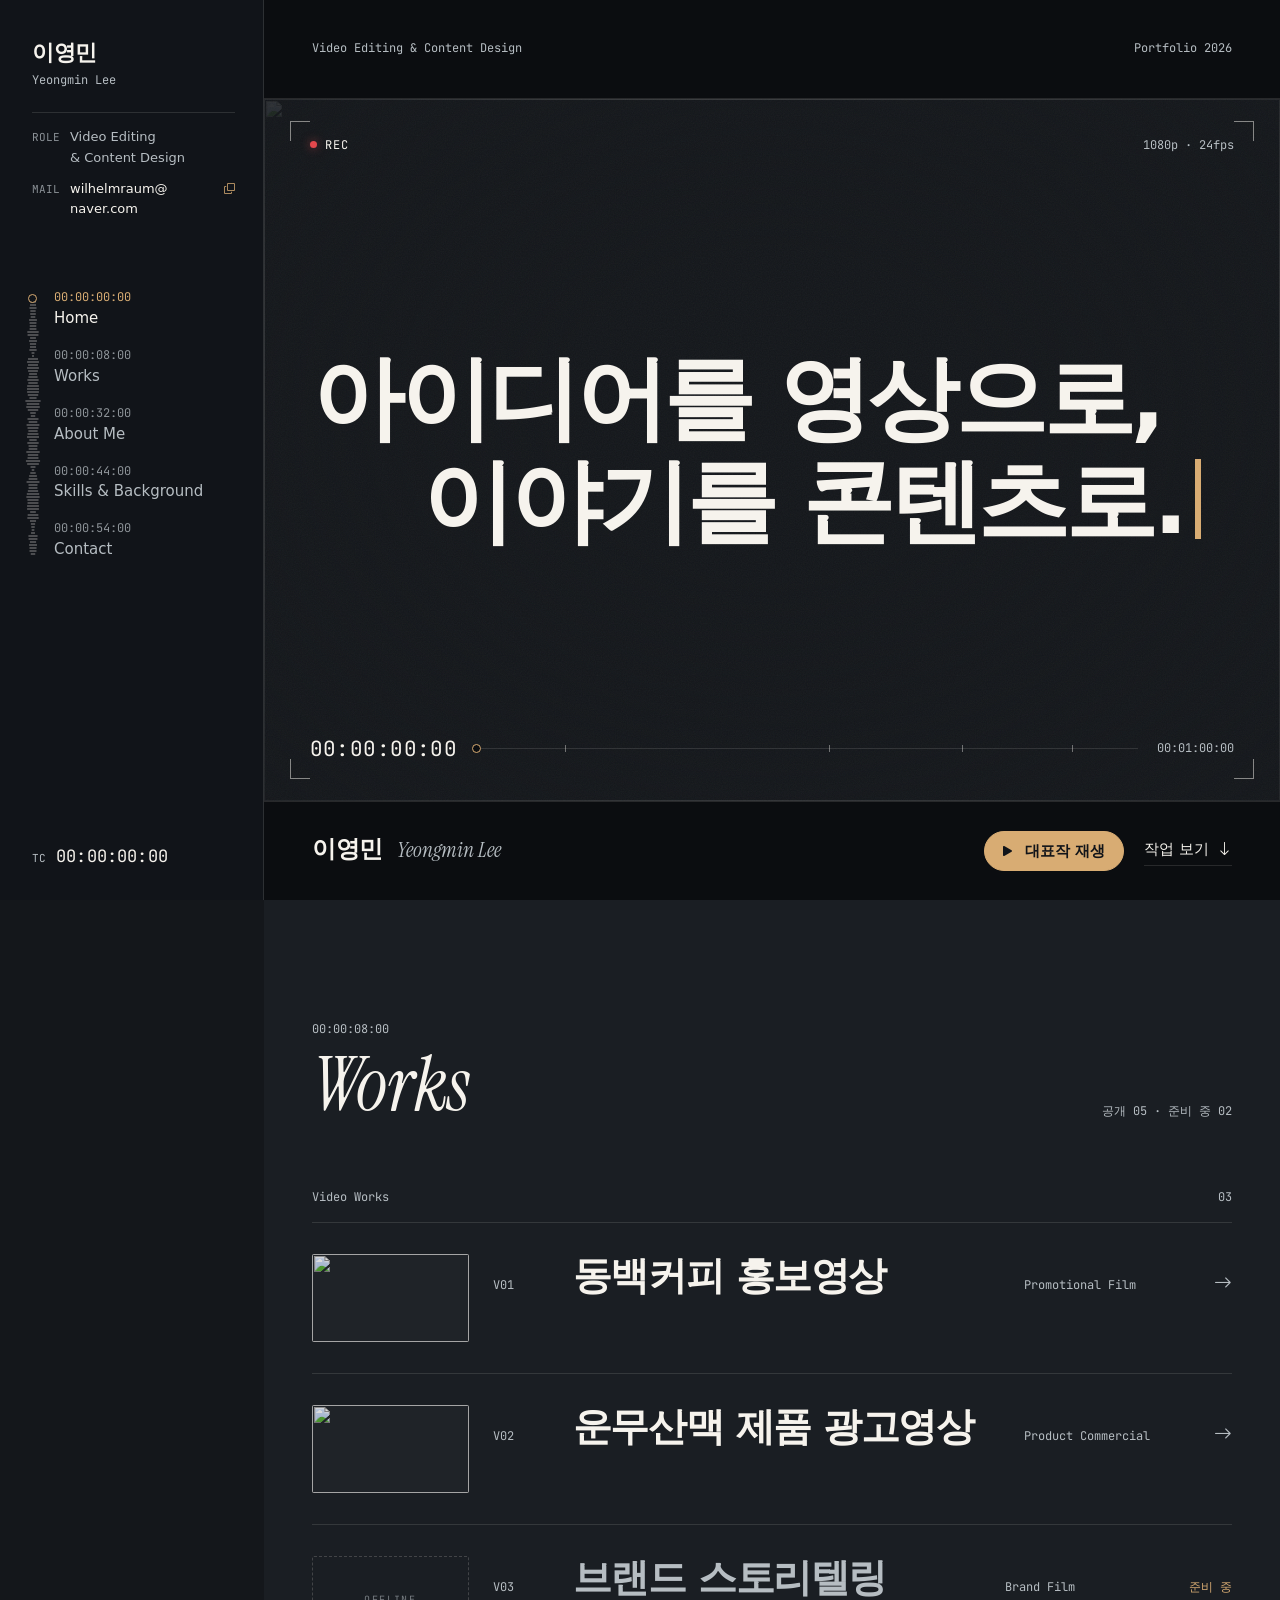
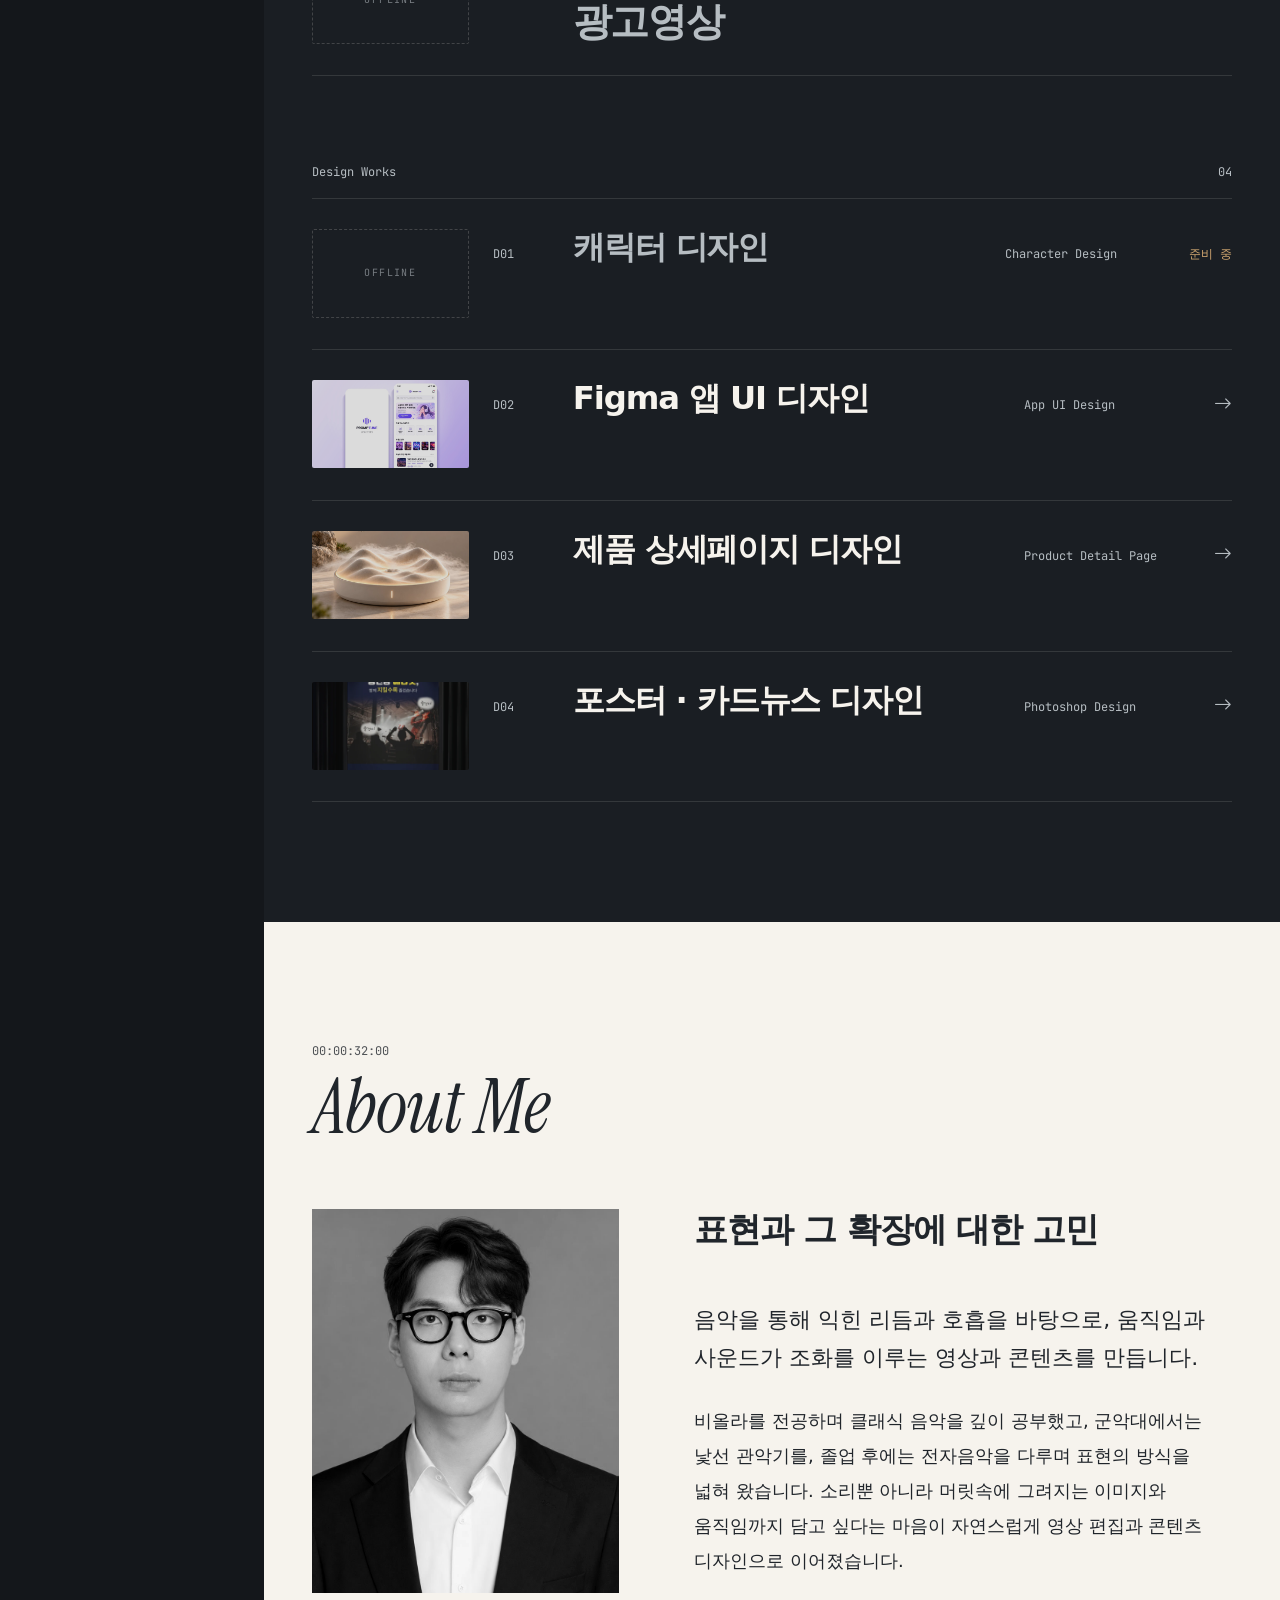
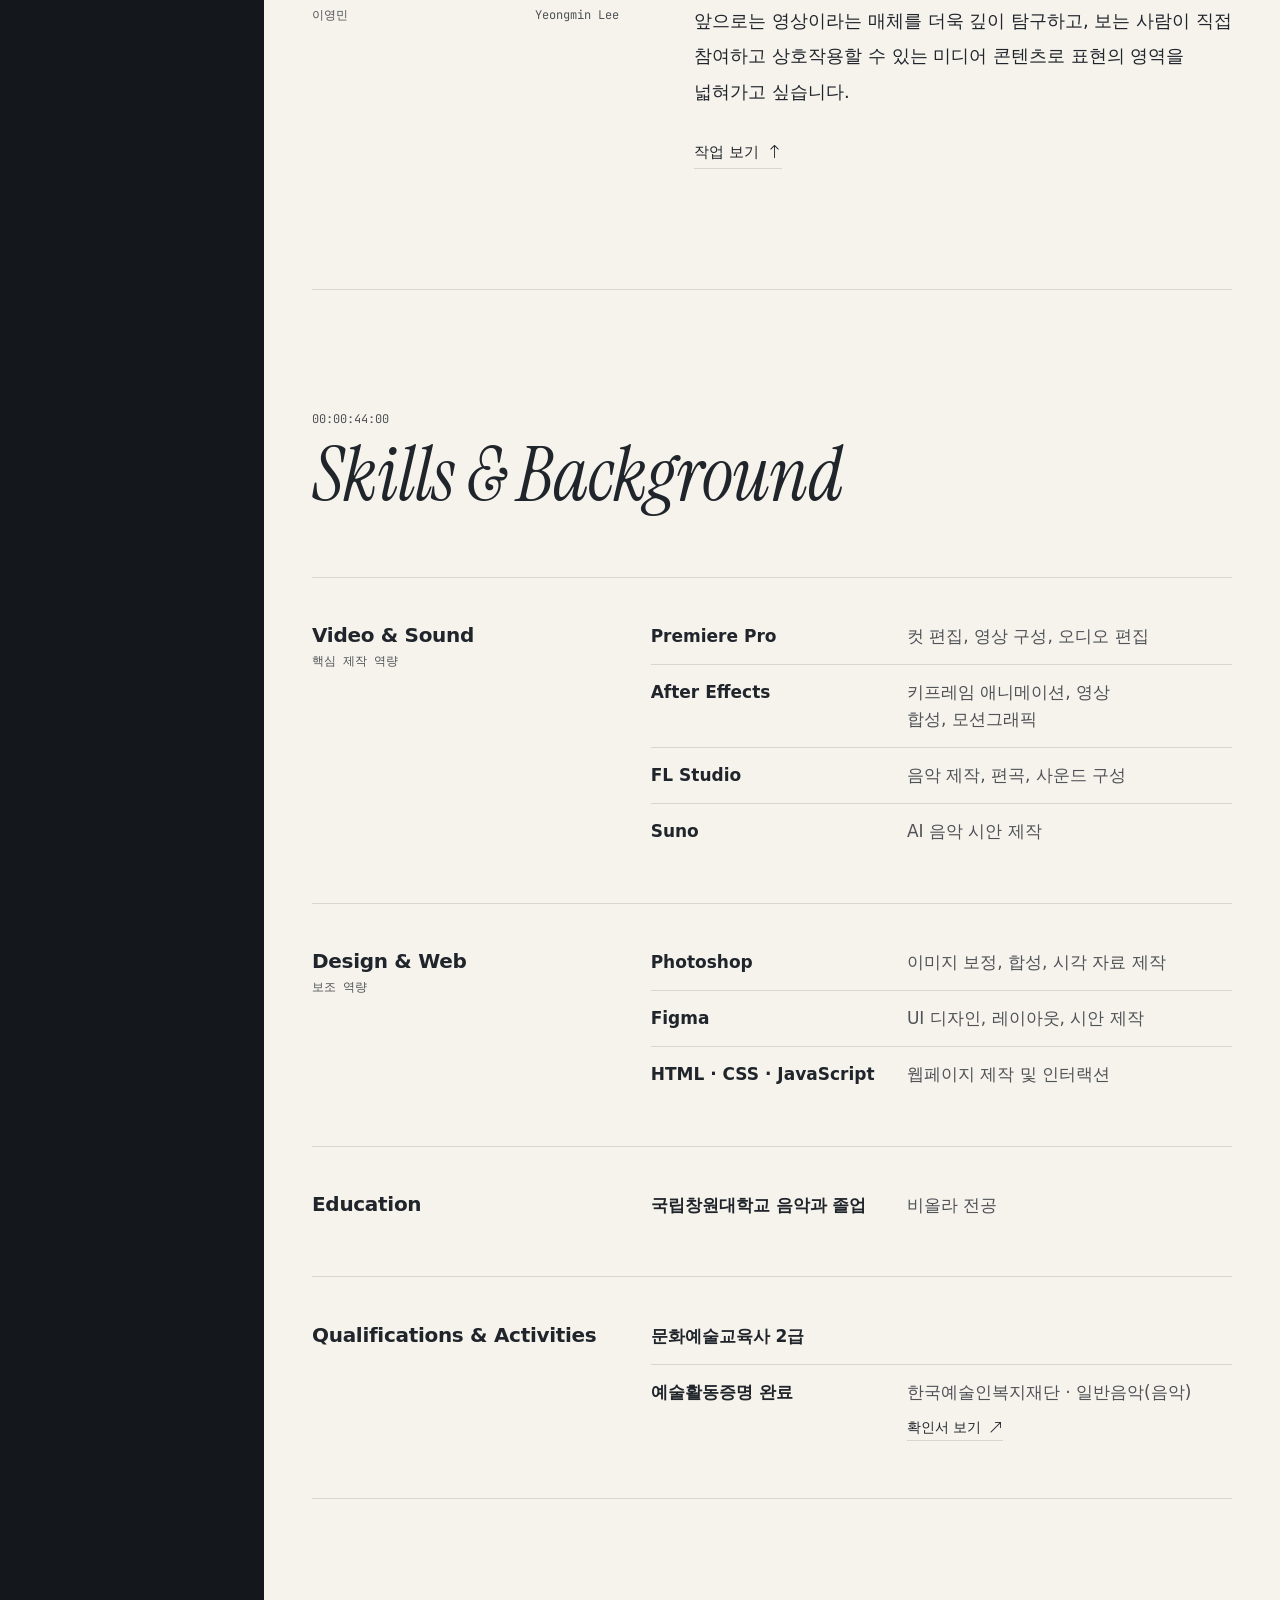
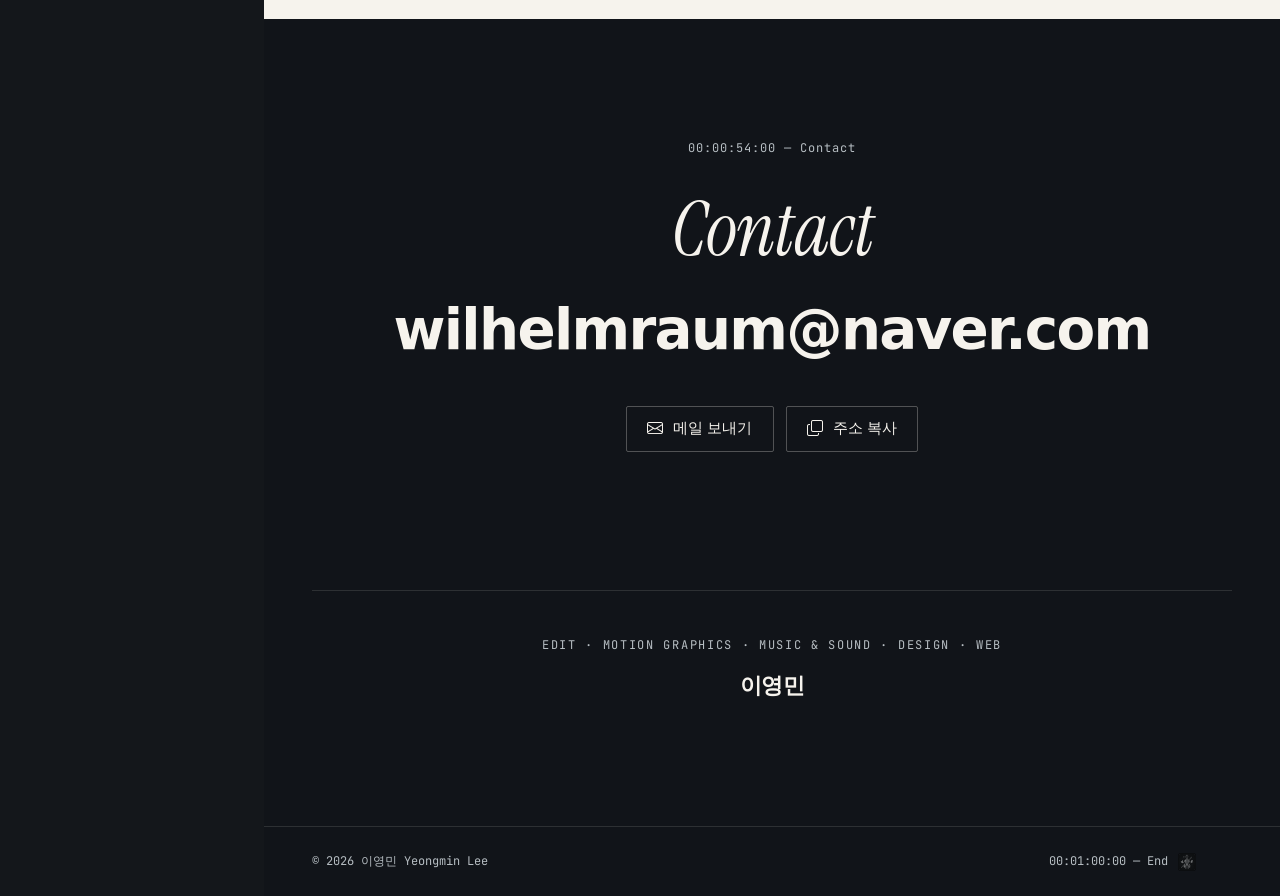
==== index.html @ ef823b11 "포토샵 포스터·카드뉴스 작업 추가" ====
<!DOCTYPE html>
<html lang="ko">

<head>
  <!-- ===== HEAD START ===== -->
  <meta charset="utf-8">
  <meta name="viewport" content="width=device-width, initial-scale=1">
  <title>이영민 — Video Editing &amp; Content Design</title>
  <meta name="description" content="이영민(Yeongmin Lee) 포트폴리오 — 아이디어를 영상으로, 이야기를 콘텐츠로. 영상 편집과 콘텐츠 디자인 작업을 소개합니다.">
  <meta name="author" content="이영민">
  <meta name="robots" content="noindex, nofollow">
  <meta name="theme-color" content="#111419">

  <!-- 공유 미리보기 (카카오톡·메일·SNS) — og:url·og:image는 절대 주소로 씁니다 -->
  <meta property="og:type" content="website">
  <meta property="og:site_name" content="이영민 포트폴리오">
  <meta property="og:locale" content="ko_KR">
  <meta property="og:title" content="이영민 — Video Editing &amp; Content Design">
  <meta property="og:description" content="아이디어를 영상으로, 이야기를 콘텐츠로. 음악으로 익힌 리듬과 호흡을 바탕으로 영상을 편집하고 콘텐츠를 디자인합니다.">
  <meta property="og:url" content="https://wilhelmraum.github.io/portfolio_lym/">
  <meta property="og:image" content="https://wilhelmraum.github.io/portfolio_lym/assets/img/og-image.png">
  <meta property="og:image:width" content="1200">
  <meta property="og:image:height" content="630">
  <meta property="og:image:alt" content="이영민 포트폴리오 — 아이디어를 영상으로, 이야기를 콘텐츠로.">
  <meta name="twitter:card" content="summary_large_image">

  <link rel="icon" type="image/png" href="assets/img/favicon.png">
  <link rel="apple-touch-icon" href="assets/img/apple-touch-icon.png">

  <!-- 서체가 준비될 때까지 첫 화면 애니메이션을 멈춰 둠 — 기본 서체로 나타났다가 바뀌는 깜빡임 방지
       main.js가 서체 로딩을 확인하면 바로 풀리고, 늦어도 1.5초 뒤에는 무조건 풀림 -->
  <!-- #works 같은 주소로 들어오면 부드러운 스크롤 없이 바로 그 위치에서 시작 (맨 위에서 내려오는 장면 방지) -->
  <script>
    (function (html) {
      html.classList.add('is-loading');
      setTimeout(function () { html.classList.remove('is-loading'); }, 1500);
      if (location.hash) {
        html.style.scrollBehavior = 'auto';
        addEventListener('load', function () { setTimeout(function () { html.style.scrollBehavior = ''; }, 0); });
      }
    })(document.documentElement);
  </script>

  <!-- Fonts: Pretendard (본문) + JetBrains Mono (타임코드·보조 정보) + Instrument Serif (영문 제목 포인트, 이 페이지만) -->
  <link rel="preconnect" href="https://cdn.jsdelivr.net" crossorigin>
  <link rel="preconnect" href="https://fonts.googleapis.com">
  <link rel="preconnect" href="https://fonts.gstatic.com" crossorigin>
  <link rel="stylesheet" href="https://cdn.jsdelivr.net/gh/orioncactus/pretendard@v1.3.9/dist/web/variable/pretendardvariable-dynamic-subset.min.css">
  <link rel="stylesheet" href="https://fonts.googleapis.com/css2?family=Instrument+Serif:ital@1&family=JetBrains+Mono:wght@400;500&display=swap">

  <link rel="stylesheet" href="assets/vendor/bootstrap-icons/bootstrap-icons.min.css">
  <link rel="stylesheet" href="assets/css/main.css?v=20261110-8">
  <!-- ===== HEAD END ===== -->
</head>

<body>

  <!-- ===== BODY START ===== -->

  <a class="skip-link" href="#main">본문 바로가기</a>

  <!-- ===== Topbar (1200px 미만) ===== -->
  <header class="topbar theme-dark">
    <a class="brand-mini" href="#home">이영민 <span>Yeongmin Lee</span></a>
    <div class="tc-live" aria-hidden="true"><span class="tc-live-label">TC</span><span class="tc-live-value" data-tc-live>00:00:00:00</span></div>
    <button type="button" class="icon-btn menu-toggle" aria-controls="sidebar" aria-expanded="false">
      <i class="bi bi-list" aria-hidden="true"></i>
      <span class="visually-hidden">메뉴 열기</span>
    </button>
    <span class="topbar-progress" aria-hidden="true"></span>
  </header>
  <!-- ===== Topbar END ===== -->

  <!-- ===== Sidebar: 사이트 전체를 60초 영상의 타임라인으로 표시 ===== -->
  <aside id="sidebar" class="sidebar theme-dark" aria-label="사이트 메뉴">
    <div class="sidebar-inner">
      <button type="button" class="icon-btn sidebar-close">
        <i class="bi bi-x-lg" aria-hidden="true"></i>
        <span class="visually-hidden">메뉴 닫기</span>
      </button>

      <a class="brand" href="#home">
        <span class="brand-name">이영민</span>
        <span class="brand-en">Yeongmin Lee</span>
      </a>
      <!-- 이름 아래 정보 — 여러 포트폴리오를 훑는 분이 연락처를 바로 가져갈 수 있도록 -->
      <dl class="brand-meta">
        <div class="brand-meta-row">
          <dt>Role</dt>
          <dd>Video Editing <br>&amp; Content Design</dd>
        </div>
        <div class="brand-meta-row">
          <dt>Mail</dt>
          <dd>
            <button type="button" class="sidebar-mail copy-email" data-copy="wilhelmraum@naver.com">wilhelmraum@<wbr>naver.com<i class="bi bi-copy" aria-hidden="true"></i><span class="visually-hidden"> (누르면 주소 복사)</span></button>
            <span class="copy-status" role="status" aria-live="polite"></span>
          </dd>
        </div>
        <div class="brand-meta-row print-only">
          <dt>Web</dt>
          <dd>wilhelmraum.github.io/portfolio_lym</dd>
        </div>
      </dl>

      <!-- data-in: 각 섹션의 시작 타임코드(초) -->
      <nav class="timeline" aria-label="주요 메뉴">
        <div class="timeline-track" aria-hidden="true">
          <span class="timeline-fill"></span>
          <span class="playhead"></span>
        </div>
        <ol class="timeline-list">
          <li><a href="#home" data-in="0"><span class="tc">00:00:00:00</span><span class="nav-label">Home</span></a></li>
          <li><a href="#works" data-in="8"><span class="tc">00:00:08:00</span><span class="nav-label">Works</span></a></li>
          <li><a href="#about" data-in="32"><span class="tc">00:00:32:00</span><span class="nav-label">About Me</span></a></li>
          <li><a href="#skills" data-in="44"><span class="tc">00:00:44:00</span><span class="nav-label">Skills &amp; Background</span></a></li>
          <li><a href="#contact" data-in="54"><span class="tc">00:00:54:00</span><span class="nav-label">Contact</span></a></li>
        </ol>
      </nav>

      <div class="sidebar-foot">
        <div class="tc-live" aria-hidden="true"><span class="tc-live-label">TC</span><span class="tc-live-value" data-tc-live>00:00:00:00</span></div>
      </div>
    </div>
  </aside>
  <div class="sidebar-backdrop" aria-hidden="true"></div>
  <!-- ===== Sidebar END ===== -->

  <!-- ===== MAIN START ===== -->
  <main id="main" class="main" tabindex="-1">

    <!-- ===== HOME =====
      대표작 · 쇼릴 연결
      - data-showreel-id: YouTube 영상 ID(11자). 넣으면 하단 바에 재생 버튼이 나타나고, 누르면 이 화면에서 바로 재생됩니다.
      - data-showreel-title: 플레이어 제목. 쇼릴이 완성되면 ID·제목과 버튼 문구를 쇼릴로 바꿉니다.
      - 모니터 배경: .hero-media의 <img>(대표작 장면). 짧은 무음 루프 영상이 있으면 <video> 주석을 풀어 대신 씁니다.
    -->
    <section id="home" class="hero theme-dark bg-home" data-showreel-id="ueq2h-nN5f0" data-showreel-title="동백커피 홍보영상" aria-labelledby="home-title">
      <div class="hero-bar hero-bar--top">
        <div class="wrap hero-bar-inner">
          <span>Video Editing &amp; Content Design</span>
          <span>Portfolio 2026</span>
        </div>
      </div>

      <div class="hero-frame">
        <div class="hero-media" aria-hidden="true">
          <img src="https://i.ytimg.com/vi/ueq2h-nN5f0/maxresdefault.jpg" alt="" width="1280" height="720" fetchpriority="high" decoding="async">
          <!--
          <video autoplay muted loop playsinline preload="metadata">
            <source src="assets/video/showreel-loop.mp4" type="video/mp4">
          </video>
          -->
        </div>

        <!-- 프로그램 모니터 오버레이 (장식): 세이프 에어리어 · 상태 표시 · 스크롤과 연동되는 재생 바 -->
        <div class="monitor" aria-hidden="true">
          <span class="monitor-corner monitor-corner--tl"></span>
          <span class="monitor-corner monitor-corner--tr"></span>
          <span class="monitor-corner monitor-corner--bl"></span>
          <span class="monitor-corner monitor-corner--br"></span>
          <div class="monitor-top">
            <span class="monitor-rec"><span class="monitor-rec-dot"></span>REC</span>
            <span class="monitor-spec">1080p · 24fps</span>
          </div>
          <div class="monitor-transport">
            <span class="monitor-tc" data-tc-live>00:00:00:00</span>
            <span class="monitor-scrub" data-tc-scrub>
              <span class="monitor-scrub-fill"></span>
              <span class="monitor-scrub-head"></span>
            </span>
            <span class="monitor-end">00:01:00:00</span>
          </div>
        </div>

        <div class="wrap hero-statement">
          <p>
            <span class="hero-line">아이디어를 영상으로,</span>
            <span class="hero-line">이야기를 콘텐츠로.</span>
          </p>
        </div>
      </div>

      <div class="hero-bar hero-bar--bottom">
        <div class="wrap hero-bar-inner">
          <div class="hero-id">
            <h1 id="home-title">이영민</h1>
            <span class="hero-id-en">Yeongmin Lee</span>
          </div>
          <div class="hero-actions">
            <button type="button" class="showreel-open" hidden>
              <i class="bi bi-play-fill" aria-hidden="true"></i> 대표작 재생
            </button>
            <a class="text-link" href="#works">작업 보기 <i class="bi bi-arrow-down" aria-hidden="true"></i></a>
          </div>
        </div>
      </div>
    </section>
    <!-- ===== HOME END ===== -->

    <!-- ===== WORKS =====
      공개한 작업: <a class="work-link" href="상세페이지"> + .work-thumb 안에 썸네일 <img>
        - 영상 썸네일: https://i.ytimg.com/vi/영상ID/sddefault.jpg (YouTube가 만들어 줌)
        - 디자인 썸네일: assets/img/works/파일명.jpg (16:9로 잘려 보임)
      준비 중인 작업: .work-row에 is-upcoming, <div class="work-link">, .work-thumb--empty, .work-status
      공개 상태가 바뀌면 아래 .section-head-meta의 숫자와 상세 페이지의 이전/다음 링크도 함께 맞춥니다.
    -->
    <section id="works" class="works theme-dark bg-works" aria-labelledby="works-title">
      <div class="wrap">

        <header class="section-head">
          <div>
            <p class="meta-label">00:00:08:00</p>
            <h2 id="works-title">Works</h2>
          </div>
          <p class="section-head-meta">공개 05 · 준비 중 02</p>
        </header>

        <div class="work-group">
          <div class="group-head">
            <h3>Video Works</h3>
            <span>03</span>
          </div>
          <ol class="work-list">
            <li class="work-row">
              <a class="work-link" href="portfolio-details-1.html">
                <span class="work-thumb" aria-hidden="true"><img src="https://i.ytimg.com/vi/ueq2h-nN5f0/sddefault.jpg" alt="" width="640" height="480" loading="lazy" decoding="async"></span>
                <span class="work-no">V01</span>
                <span class="work-name" style="view-transition-name: work-v01">동백커피 홍보영상</span>
                <span class="work-cat">Promotional Film</span>
                <span class="work-go" aria-hidden="true"><i class="bi bi-arrow-right"></i></span>
              </a>
            </li>
            <li class="work-row">
              <a class="work-link" href="portfolio-details-2.html">
                <span class="work-thumb" aria-hidden="true"><img src="https://i.ytimg.com/vi/K4QEi29s6ro/sddefault.jpg" alt="" width="640" height="480" loading="lazy" decoding="async"></span>
                <span class="work-no">V02</span>
                <span class="work-name" style="view-transition-name: work-v02">운무산맥 제품 광고영상</span>
                <span class="work-cat">Product Commercial</span>
                <span class="work-go" aria-hidden="true"><i class="bi bi-arrow-right"></i></span>
              </a>
            </li>
            <li class="work-row is-upcoming">
              <div class="work-link">
                <span class="work-thumb work-thumb--empty" aria-hidden="true"></span>
                <span class="work-no">V03</span>
                <span class="work-name">브랜드 스토리텔링 광고영상</span>
                <span class="work-cat">Brand Film</span>
                <span class="work-status">준비 중</span>
              </div>
            </li>
          </ol>
        </div>

        <div class="work-group">
          <div class="group-head">
            <h3>Design Works</h3>
            <span>04</span>
          </div>
          <!-- 디자인 작업은 이미지가 준비되면 공개합니다. 상세 페이지: D01 → portfolio-details-4.html, D02 → 5 (공개), D03 → 6 (공개) -->
          <ol class="work-list work-list--design">
            <li class="work-row is-upcoming">
              <div class="work-link">
                <span class="work-thumb work-thumb--empty" aria-hidden="true"></span>
                <span class="work-no">D01</span>
                <span class="work-name" style="view-transition-name: work-d01">캐릭터 디자인</span>
                <span class="work-cat">Character Design</span>
                <span class="work-status">준비 중</span>
              </div>
            </li>
            <li class="work-row">
              <a class="work-link" href="portfolio-details-5.html">
                <span class="work-thumb" aria-hidden="true"><img src="assets/img/works/promptune/promptune-thumb.jpg" alt="" width="1200" height="900" loading="lazy" decoding="async"></span>
                <span class="work-no">D02</span>
                <span class="work-name" style="view-transition-name: work-d02">Figma 앱 UI 디자인</span>
                <span class="work-cat">App UI Design</span>
                <span class="work-go" aria-hidden="true"><i class="bi bi-arrow-right"></i></span>
              </a>
            </li>
            <li class="work-row">
              <a class="work-link" href="portfolio-details-6.html">
                <span class="work-thumb" aria-hidden="true"><img src="assets/img/works/unmu/unmu-thumb.jpg" alt="" width="1200" height="900" loading="lazy" decoding="async"></span>
                <span class="work-no">D03</span>
                <span class="work-name" style="view-transition-name: work-d03">제품 상세페이지 디자인</span>
                <span class="work-cat">Product Detail Page</span>
                <span class="work-go" aria-hidden="true"><i class="bi bi-arrow-right"></i></span>
              </a>
            </li>
            <li class="work-row">
              <a class="work-link" href="portfolio-details-7.html">
                <span class="work-thumb" aria-hidden="true"><img src="assets/img/works/photoshop/thumb.webp" alt="" width="720" height="540" loading="lazy" decoding="async"></span>
                <span class="work-no">D04</span>
                <span class="work-name" style="view-transition-name: work-d04">포스터 · 카드뉴스 디자인</span>
                <span class="work-cat">Photoshop Design</span>
                <span class="work-go" aria-hidden="true"><i class="bi bi-arrow-right"></i></span>
              </a>
            </li>
          </ol>
        </div>

      </div>
    </section>
    <!-- ===== WORKS END ===== -->

    <!-- ===== ABOUT ===== -->
    <section id="about" class="about theme-light bg-about" data-wipe aria-labelledby="about-title">
      <div class="wrap">

        <header class="section-head">
          <div>
            <p class="meta-label">00:00:32:00</p>
            <h2 id="about-title">About Me</h2>
          </div>
        </header>

        <div class="about-grid">

          <figure class="about-photo">
            <img src="assets/img/profile.jpg" alt="이영민 프로필 사진" width="800" height="1198" loading="lazy">
            <figcaption><span>이영민</span><span>Yeongmin Lee</span></figcaption>
          </figure>

          <div class="about-text">
            <h3 class="about-subtitle">표현과 그 확장에 대한 고민</h3>

            <!-- 순서: 지금 무엇을 만드는 사람인가 → 음악 배경이 어떻게 이어졌나 → 앞으로의 방향 -->
            <div class="about-body">
              <p>음악을 통해 익힌 리듬과 호흡을 바탕으로, 움직임과 사운드가 조화를 이루는 영상과 콘텐츠를 만듭니다.</p>
              <p>비올라를 전공하며 클래식 음악을 깊이 공부했고, 군악대에서는 낯선 관악기를, 졸업 후에는 전자음악을 다루며 표현의 방식을 넓혀 왔습니다. 소리뿐 아니라 머릿속에 그려지는 이미지와 움직임까지 담고 싶다는 마음이 자연스럽게 영상 편집과 콘텐츠 디자인으로 이어졌습니다.</p>
              <p>앞으로는 영상이라는 매체를 더욱 깊이 탐구하고, 보는 사람이 직접 참여하고 상호작용할 수 있는 미디어 콘텐츠로 표현의 영역을 넓혀가고 싶습니다.</p>
              <a class="text-link about-link" href="#works">작업 보기 <i class="bi bi-arrow-up" aria-hidden="true"></i></a>
            </div>
          </div>

        </div>
      </div>
    </section>
    <!-- ===== ABOUT END ===== -->

    <!-- ===== SKILLS & BACKGROUND ===== -->
    <section id="skills" class="skills theme-light bg-about" aria-labelledby="skills-title">
      <div class="wrap">

        <header class="section-head">
          <div>
            <p class="meta-label">00:00:44:00</p>
            <h2 id="skills-title">Skills &amp; Background</h2>
          </div>
        </header>

        <!-- 핵심 역량(영상·사운드)을 먼저, 보조 역량(디자인·웹)을 뒤에. 직접 한 작업과 AI 도구 작업은 줄을 나눠 적습니다. -->
        <div class="cv-block">
          <h3>Video &amp; Sound<span class="cv-sub">핵심 제작 역량</span></h3>
          <ul class="cv-list">
            <li class="cv-item"><span class="cv-title">Premiere Pro</span><span class="cv-desc">컷 편집, 영상 구성, 오디오 편집</span></li>
            <li class="cv-item"><span class="cv-title">After Effects</span><span class="cv-desc">키프레임 애니메이션, 영상 합성, 모션그래픽</span></li>
            <li class="cv-item"><span class="cv-title">FL Studio</span><span class="cv-desc">음악 제작, 편곡, 사운드 구성</span></li>
            <li class="cv-item"><span class="cv-title">Suno</span><span class="cv-desc">AI 음악 시안 제작</span></li>
          </ul>
        </div>

        <div class="cv-block">
          <h3>Design &amp; Web<span class="cv-sub">보조 역량</span></h3>
          <ul class="cv-list">
            <li class="cv-item"><span class="cv-title">Photoshop</span><span class="cv-desc">이미지 보정, 합성, 시각 자료 제작</span></li>
            <li class="cv-item"><span class="cv-title">Figma</span><span class="cv-desc">UI 디자인, 레이아웃, 시안 제작</span></li>
            <li class="cv-item"><span class="cv-title">HTML · CSS · JavaScript</span><span class="cv-desc">웹페이지 제작 및 인터랙션</span></li>
          </ul>
        </div>

        <div class="cv-block">
          <h3>Education</h3>
          <ul class="cv-list">
            <li class="cv-item"><span class="cv-title">국립창원대학교 음악과 졸업</span><span class="cv-desc">비올라 전공</span></li>
          </ul>
        </div>

        <div class="cv-block">
          <h3>Qualifications &amp; Activities</h3>
          <ul class="cv-list">
            <li class="cv-item"><span class="cv-title">문화예술교육사 2급</span></li>
            <li class="cv-item">
              <span class="cv-title">예술활동증명 완료</span>
              <span class="cv-desc">
                한국예술인복지재단 · 일반음악(음악)<br>
                <a class="text-link" href="assets/img/artist-activity-certificate.png" target="_blank" rel="noopener">
                  확인서 보기 <i class="bi bi-arrow-up-right" aria-hidden="true"></i><span class="visually-hidden">(새 창, 개인정보 비공개 처리본)</span>
                </a>
              </span>
            </li>
          </ul>
        </div>

      </div>
    </section>
    <!-- ===== SKILLS & BACKGROUND END ===== -->

    <!-- ===== CONTACT =====
      연락처를 먼저, 엔딩 크레딧은 아래에 한 줄로 (.credits-line의 역할 목록을 바꾸면 됩니다)
    -->
    <section id="contact" class="contact theme-dark bg-sidebar" aria-labelledby="contact-title">
      <div class="wrap">

        <p class="meta-label contact-tc">00:00:54:00 — Contact</p>

        <div class="contact-end">
          <h2 id="contact-title">Contact</h2>
          <!-- 주소를 누르면 메일 앱 대신 클립보드로 복사 -->
          <button type="button" class="contact-mail copy-email" data-copy="wilhelmraum@naver.com">
            wilhelmraum@naver.com<span class="visually-hidden"> (누르면 주소 복사)</span>
          </button>
          <div class="contact-actions">
            <!-- 메일 앱 열기 (제목: [포트폴리오] 문의드립니다). PC에서는 누를 때 주소도 함께 복사해 두어, 메일 앱이 없어도 막히지 않음 -->
            <a class="btn-line mail-open" href="mailto:wilhelmraum@naver.com?subject=%5B%ED%8F%AC%ED%8A%B8%ED%8F%B4%EB%A6%AC%EC%98%A4%5D%20%EB%AC%B8%EC%9D%98%EB%93%9C%EB%A6%BD%EB%8B%88%EB%8B%A4" data-copy="wilhelmraum@naver.com">
              <i class="bi bi-envelope" aria-hidden="true"></i> 메일 보내기
            </a>
            <button type="button" class="btn-line copy-email" data-copy="wilhelmraum@naver.com">
              <i class="bi bi-copy" aria-hidden="true"></i> 주소 복사
            </button>
            <span class="copy-status" role="status" aria-live="polite"></span>
          </div>
        </div>

        <p class="credits-line">
          <span class="credits-roles">Edit · Motion&nbsp;Graphics · Music&nbsp;&amp;&nbsp;Sound · Design · Web</span>
          <span class="credits-name">이영민</span>
        </p>

      </div>
    </section>
    <!-- ===== CONTACT END ===== -->

  </main>
  <!-- ===== MAIN END ===== -->

  <!-- ===== Footer ===== -->
  <footer class="site-footer theme-dark">
    <div class="wrap">
      <span>© 2026 이영민 Yeongmin Lee</span>
      <span class="footer-end">00:01:00:00 — End<img class="footer-egg" src="assets/img/favicon.png" alt="" width="18" height="18" title="Thanks for watching!"></span>
    </div>
  </footer>
  <!-- ===== Footer END ===== -->

  <!-- ===== Showreel dialog (data-showreel-id가 있을 때만 사용) ===== -->
  <dialog class="reel-dialog" aria-label="쇼릴 영상">
    <div class="reel-dialog-bar">
      <button type="button" class="icon-btn reel-close">
        <i class="bi bi-x-lg" aria-hidden="true"></i>
        <span class="visually-hidden">닫기</span>
      </button>
    </div>
    <div class="media-frame reel-frame"></div>
  </dialog>
  <!-- ===== Showreel dialog END ===== -->

  <a class="scroll-top" href="#main" aria-label="맨 위로">
    <i class="bi bi-arrow-up" aria-hidden="true"></i>
  </a>

  <script src="assets/js/main.js?v=20261110-2"></script>

  <!-- ===== BODY END ===== -->

</body>

</html>
---- assets/css/main.css ----
/*==============================================================
  Yeongmin Lee Portfolio — main.css
  Concept: Cinematic × Editorial / 타임코드
  사이트 전체를 한 편의 60초 영상처럼 다룹니다.

  Naming
  - 블록과 요소:  .work-list, .work-row, .work-name   (하이픈으로 연결)
  - 변형:         .work-list--design, .media-frame--4x3 (--modifier)
  - 상태:         .is-active, .is-visible, .is-revealed (JS가 붙이고 뗌)
  - 테마:         .theme-dark / .theme-light + .bg-*    (섹션 색 지정)

  Contents
  1. Design tokens
  2. Reset & base
  3. Layout — sidebar timeline, topbar, main, footer
  4. Components
  5. Sections — home, works, about, skills, contact
  6. Work detail pages
  7. Utilities & motion
  8. Print — 인쇄·PDF 저장용
==============================================================*/

/*--------------------------------------------------------------
  1. Design tokens — 색상·서체·간격은 여기서만 관리합니다
--------------------------------------------------------------*/
:root {
  /* Surfaces */
  --c-sidebar: #111419;      /* 사이드바 · Contact · 상세 페이지 하단 */
  --c-home: #14171B;         /* Home */
  --c-works: #1A1E23;        /* Works */
  --c-about: #F6F3ED;        /* About · Skills */
  --c-letterbox: #0B0D10;    /* Home 레터박스 바 · 스크롤바 트랙 */
  --c-scroll-thumb: #3A4048; /* 스크롤바 손잡이 */

  /* Accents */
  --c-accent-on-dark: #D8AC73;
  --c-accent-on-light: #9B5E3D;
  --c-rec: #E5484D;          /* Home 모니터의 REC 표시 */

  /* Text */
  --c-ink-on-dark: #F6F3ED;
  --c-ink-on-light: #20252B;
  --c-muted-on-dark: #B6BDC2;
  --c-muted-on-light: color-mix(in srgb, #20252B 78%, #F6F3ED); /* AA 대비 유지 */

  /* Typography — JetBrains Mono에는 한글이 없으므로 한글은 Pretendard로 표시 */
  --font-sans: "Pretendard Variable", Pretendard, -apple-system, BlinkMacSystemFont, system-ui, "Apple SD Gothic Neo", "Noto Sans KR", "Malgun Gothic", sans-serif;
  --font-mono: "JetBrains Mono", "Pretendard Variable", Pretendard, ui-monospace, SFMono-Regular, Menlo, Consolas, monospace;
  --font-serif: "Instrument Serif", "Times New Roman", serif;   /* 영문 제목 포인트 전용 (이탤릭, 한글 없음) */

  --fs-display: clamp(2rem, 1rem + 4.6vw, 5rem);   /* 세리프 영문 제목 — 세리프가 작아 보여 h2보다 크게. 모바일에서는 Home 문구보다 작게 */
  --fs-h2: clamp(2.25rem, 1.5rem + 2.6vw, 3.75rem);
  --fs-h2-ko: clamp(1.5rem, 1rem + 1.4vw, 2.25rem);   /* 좁은 칸 안의 한글 부제 (About) — 섹션 제목보다 한 단계 아래 */
  --fs-h3: clamp(1.125rem, 1rem + 0.4vw, 1.25rem);
  --fs-lead: clamp(1.125rem, 1rem + 0.5vw, 1.375rem);
  --fs-body: 1.0625rem;
  --fs-small: 0.9375rem;
  --fs-meta: 0.75rem;

  --lh-tight: 1.15;
  --lh-body: 1.8;

  /* Spacing & shape */
  --section-py: clamp(5rem, 3.5rem + 5vw, 9rem);
  --gutter: clamp(1.25rem, 0.6rem + 3vw, 3.5rem);
  --radius: 2px;

  /* Layout */
  --sidebar-w: 264px;
  --topbar-h: 60px;
  --content-max: 1160px;

  /* Motion */
  --ease: cubic-bezier(0.2, 0.7, 0.2, 1);
  --ease-wipe: cubic-bezier(0.65, 0, 0.35, 1);
  --dur: 0.35s;
}

/* Theme scopes — 각 섹션은 theme-* 하나와 bg-* 하나를 함께 씁니다 */
.theme-dark {
  --bg: var(--c-home);
  --text: var(--c-ink-on-dark);
  --muted: var(--c-muted-on-dark);
  --accent: var(--c-accent-on-dark);
  --line: rgba(246, 243, 237, 0.12);
  --wave: rgba(246, 243, 237, 0.26);   /* 사이드바 파형 (재생 전 구간) */
  --placeholder: #1F2328;
  color-scheme: dark;
}

.theme-light {
  --bg: var(--c-about);
  --text: var(--c-ink-on-light);
  --muted: var(--c-muted-on-light);
  --accent: var(--c-accent-on-light);
  --line: rgba(32, 37, 43, 0.14);
  --wave: rgba(32, 37, 43, 0.26);
  --placeholder: #E6E1D8;
  color-scheme: light;
}

.bg-sidebar { --bg: var(--c-sidebar); }
.bg-home    { --bg: var(--c-home); }
.bg-works   { --bg: var(--c-works); }
.bg-about   { --bg: var(--c-about); }

/*--------------------------------------------------------------
  2. Reset & base
--------------------------------------------------------------*/
*,
*::before,
*::after { box-sizing: border-box; }

html {
  -webkit-text-size-adjust: 100%;
  -webkit-tap-highlight-color: transparent;
  /* 기본 회색 스크롤바 대신 어두운 톤의 얇은 스크롤바 (지원 브라우저만, 사이드바에도 상속) */
  scrollbar-color: var(--c-scroll-thumb) var(--c-letterbox);
  scrollbar-width: thin;
}

/* 문단 마지막 줄에 한두 글자만 남지 않도록 (지원 브라우저만) */
.about-body p,
.cv-desc,
.work-block p,
.work-notice { text-wrap: pretty; }

@media (prefers-reduced-motion: no-preference) {
  html { scroll-behavior: smooth; }
}

body {
  margin: 0;
  font-family: var(--font-sans);
  font-size: var(--fs-body);
  line-height: var(--lh-body);
  color: var(--c-ink-on-dark);
  background-color: var(--c-home);
  word-break: keep-all;
  overflow-wrap: break-word;
  -webkit-font-smoothing: antialiased;
  -moz-osx-font-smoothing: grayscale;
}

h1, h2, h3, h4, h5, h6,
p, figure, blockquote, dl, dd {
  margin: 0;
}

h1, h2, h3, h4, h5, h6 {
  font-family: var(--font-sans);
  color: inherit;
  line-height: var(--lh-tight);
  letter-spacing: -0.025em;
}

ul[class],
ol[class] {
  margin: 0;
  padding: 0;
  list-style: none;
}

a {
  color: inherit;
  text-decoration: none;
  transition: color var(--dur) var(--ease);
}

img, video, iframe {
  display: block;
  max-width: 100%;
}

button {
  font: inherit;
  color: inherit;
}

[hidden] { display: none !important; }

:focus-visible {
  outline: 2px solid var(--accent, var(--c-accent-on-dark));
  outline-offset: 3px;
  border-radius: 1px;
}

main:focus { outline: none; } /* 본문 바로가기로 이동했을 때 테두리 표시 안 함 */

::selection {
  background: var(--c-accent-on-dark);
  color: var(--c-sidebar);
}

section {
  position: relative;
  background-color: var(--bg);
  color: var(--text);
  padding-block: var(--section-py);
}

.wrap {
  width: 100%;
  max-width: var(--content-max);
  margin-inline: auto;
  padding-inline: var(--gutter);
}

.skip-link {
  position: fixed;
  top: 12px;
  left: 12px;
  z-index: 10000;
  padding: 10px 16px;
  background: var(--c-accent-on-dark);
  color: var(--c-sidebar);
  font-weight: 600;
  transform: translateY(-200%);
  transition: transform 0.2s;
}

.skip-link:focus { transform: translateY(0); }

/*--------------------------------------------------------------
  3. Layout — sidebar timeline (PC) / topbar + drawer (mobile)
--------------------------------------------------------------*/
.sidebar {
  position: fixed;
  inset: 0 auto 0 0;
  z-index: 1000;
  width: var(--sidebar-w);
  background: var(--c-sidebar);
  color: var(--text);
  border-right: 1px solid var(--line);
  overflow-y: auto;
}

.sidebar-inner {
  display: flex;
  flex-direction: column;
  min-height: 100%;
  padding: 40px 28px 28px 32px;
}

.brand { display: block; }

.brand-name {
  display: block;
  font-size: 1.375rem;
  font-weight: 700;
  letter-spacing: -0.02em;
  line-height: 1.2;
}

.brand-en {
  display: block;
  margin-top: 4px;
  font-family: var(--font-mono);
  font-size: var(--fs-meta);
  color: var(--muted);
}

/* 이름 아래 정보 — 편집 프로그램의 클립 정보 창처럼 라벨 | 값 2열 */
.brand-meta {
  position: relative;   /* 복사 안내 문구가 아래 여백에 겹쳐 뜨는 기준 */
  display: grid;
  row-gap: 10px;
  margin-top: 20px;
  padding-top: 14px;
  border-top: 1px solid var(--line);
}

.brand-meta-row {
  display: grid;
  grid-template-columns: 30px minmax(0, 1fr);   /* 값 열 166px — 메일 주소 + 복사 아이콘이 한 줄에 */
  column-gap: 8px;
  align-items: baseline;
}

.brand-meta dt {
  font-family: var(--font-mono);
  font-size: 0.6875rem;
  line-height: 1.6;
  text-transform: uppercase;
  white-space: nowrap;
  color: var(--muted);
  opacity: 0.75;
  transition: color var(--dur) var(--ease), opacity var(--dur) var(--ease);
}

.brand-meta dd {
  font-size: 0.8125rem;
  line-height: 1.6;
  color: var(--muted);
}

/* 복사하면 2초간 Mail 라벨도 강조색 (버튼의 .is-copied를 따라감 — :has 미지원 브라우저는 버튼만 바뀜) */
.brand-meta-row:has(.is-copied) dt {
  color: var(--accent);
  opacity: 1;
}

/* Timeline — 메뉴 = 편집 타임라인의 마커 */
.timeline {
  position: relative;
  margin-top: 60px;
  padding-left: 22px;
}

.timeline a {
  display: block;
  padding: 9px 0;
  color: var(--muted);
}

.timeline .tc {
  display: block;
  font-family: var(--font-mono);
  font-size: var(--fs-meta);
  line-height: 1.4;
  font-variant-numeric: tabular-nums;
  opacity: 0.75;
  transition: color var(--dur) var(--ease), opacity var(--dur) var(--ease);
}

.timeline .nav-label {
  display: block;
  margin-top: 2px;
  font-size: 0.9375rem;
  font-weight: 500;
  line-height: 1.4;
  transition: color var(--dur) var(--ease);
}

.timeline a:hover .nav-label,
.timeline a.is-active .nav-label { color: var(--text); }

.timeline a.is-active .tc {
  color: var(--accent);
  opacity: 1;
}

/* top·height는 JS가 첫 마커와 End 지점에 맞춰 지정 */
.timeline-track {
  position: absolute;
  left: 0;
  top: 16px;
  width: 1px;
  height: calc(100% - 32px);
  background: var(--line);
}

.timeline-fill {
  position: absolute;
  left: 0;
  top: 0;
  width: 1px;
  height: 0;
  background: var(--accent);
}

/* 파형 — JS가 트랙과 fill 안에 canvas를 넣고 .has-wave를 붙임 (JS가 없으면 1px 선 그대로) */
.timeline { --wave-w: 18px; }

.timeline-track.has-wave {
  background: none;
  color: var(--wave);           /* canvas가 이 색으로 막대를 그림 */
}

.has-wave .timeline-fill {
  width: 1px;
  background: none;
  color: var(--accent);
  clip-path: inset(0 -24px);    /* 세로(fill 높이)로만 잘라 재생된 구간만 강조색 */
}

.timeline-wave {
  position: absolute;
  top: 0;
  left: calc(var(--wave-w) / -2 + 0.5px);
  display: block;
  width: var(--wave-w);
  max-width: none;
  pointer-events: none;
}

.playhead {
  position: absolute;
  left: -4px;
  top: 0;
  width: 9px;
  height: 9px;
  margin-top: -4px;
  border-radius: 50%;
  background: var(--c-sidebar);
  border: 1px solid var(--accent);
  will-change: transform;
}

.sidebar-foot {
  margin-top: auto;
  padding-top: 40px;
}

.tc-live {
  display: flex;
  align-items: baseline;
  gap: 10px;
  font-family: var(--font-mono);
  font-variant-numeric: tabular-nums;
  color: var(--text);
}

.tc-live-label {
  font-size: 0.6875rem;
  color: var(--muted);
}

.tc-live-value {
  font-size: 1.0625rem;
  letter-spacing: 0.01em;
}

/* 누르면 주소 복사 (버튼) — Role 문구보다 한 단계 밝게 */
.sidebar-mail {
  display: inline-flex;
  align-items: baseline;
  gap: 5px;
  padding: 0;
  border: 0;
  background: none;
  font-size: inherit;
  line-height: inherit;
  text-align: left;
  color: var(--text);
  overflow-wrap: anywhere;   /* 대체 서체로 넓어지면 @ 뒤(<wbr>)에서 먼저 줄바꿈 */
  cursor: pointer;
  transition: color var(--dur) var(--ease);
}

.sidebar-mail .bi {
  flex: none;
  font-size: 0.6875rem;
  color: var(--accent);
}

.sidebar-mail:hover,
.sidebar-mail.is-copied { color: var(--accent); }

/* 안내 문구는 자리를 차지하지 않고 파형 위 여백에 잠깐 떴다 사라짐 */
.brand-meta .copy-status {
  position: absolute;
  top: calc(100% + 8px);
  left: 38px;   /* 값 열에 맞춤 (라벨 30px + 간격 8px) */
  right: 0;
  font-size: 0.75rem;
  line-height: 1.5;
  color: var(--accent);
  white-space: pre-line;   /* 좁은 사이드바에서는 인사말을 다음 줄에 */
  pointer-events: none;
}

.main,
.site-footer { margin-left: var(--sidebar-w); }

/* Icon button — 메뉴 열기·닫기, 다이얼로그 닫기 */
.icon-btn {
  display: inline-flex;
  align-items: center;
  justify-content: center;
  width: 44px;
  height: 44px;
  padding: 0;
  border: 0;
  background: transparent;
  color: var(--text);
  font-size: 1.5rem;
  line-height: 1;
  cursor: pointer;
}

.sidebar-close,
.topbar,
.sidebar-backdrop { display: none; }

/* Mobile & tablet */
@media (max-width: 1199.98px) {
  .main,
  .site-footer { margin-left: 0; }

  section { scroll-margin-top: var(--topbar-h); }

  .topbar {
    position: sticky;
    top: 0;
    z-index: 900;
    display: flex;
    align-items: center;
    gap: 16px;
    height: var(--topbar-h);
    padding-inline: var(--gutter);
    background: var(--c-sidebar);   /* color-mix를 지원하지 않는 구형 브라우저용 — 투명해지지 않도록 */
    background: color-mix(in srgb, var(--c-sidebar) 94%, transparent);
    backdrop-filter: blur(8px);
    -webkit-backdrop-filter: blur(8px);
    border-bottom: 1px solid var(--line);
    color: var(--text);
  }

  .brand-mini {
    display: flex;
    align-items: baseline;
    gap: 10px;
    margin-right: auto;
    font-weight: 700;
  }

  .brand-mini span {
    font-family: var(--font-mono);
    font-size: 0.6875rem;
    font-weight: 400;
    color: var(--muted);
  }

  .topbar .tc-live-value { font-size: 0.75rem; }
  .topbar .tc-live-label { display: none; }
  .topbar .menu-toggle { margin-right: -10px; font-size: 1.625rem; }

  .topbar-progress {
    position: absolute;
    left: 0;
    bottom: -1px;
    width: 100%;
    height: 1px;
    background: var(--accent);
    transform: scaleX(0);
    transform-origin: left;
  }

  .sidebar {
    width: min(300px, 86vw);
    transform: translateX(-100%);
    visibility: hidden;
    transition: transform 0.4s var(--ease), visibility 0s linear 0.4s;
  }

  .is-nav-open .sidebar {
    transform: translateX(0);
    visibility: visible;
    transition: transform 0.4s var(--ease), visibility 0s;
  }

  .sidebar-close {
    display: inline-flex;
    position: absolute;
    top: 10px;
    right: 18px;
  }

  .sidebar-backdrop {
    display: block;
    position: fixed;
    inset: 0;
    z-index: 950;
    background: rgba(10, 12, 15, 0.6);
    opacity: 0;
    visibility: hidden;
    transition: opacity 0.3s, visibility 0s linear 0.3s;
  }

  .is-nav-open .sidebar-backdrop {
    opacity: 1;
    visibility: visible;
    transition: opacity 0.3s, visibility 0s;
  }

  .is-nav-open { overflow: hidden; }
}

@media (max-width: 374.98px) {
  .topbar .tc-live { display: none; }
}

/* Footer — 모든 페이지 공통 */
.site-footer {
  padding-block: 24px;
  background: var(--c-sidebar);
  border-top: 1px solid var(--line);
  font-family: var(--font-mono);
  font-size: var(--fs-meta);
  color: var(--muted);
}

.site-footer .wrap {
  display: flex;
  flex-wrap: wrap;
  justify-content: space-between;
  gap: 8px;
}

@media (max-width: 767.98px) {
  .site-footer { padding-bottom: 80px; } /* 맨 위로 버튼과 겹치지 않도록 */
}

@media (min-width: 768px) {
  .site-footer .wrap { padding-right: max(var(--gutter), 84px); } /* 오른쪽 아래 맨 위로 버튼이 End·비올라를 가리지 않도록 */
}

/* 숨은 서명 — End 옆의 작은 비올라(파비콘). 흐리게 있다가 마우스를 올리면 색이 돌아오며 살짝 흔들림 */
.footer-end {
  display: inline-flex;
  align-items: center;
  gap: 10px;
}

.footer-egg {
  width: 18px;
  height: 18px;
  border-radius: 3px;
  opacity: 0.55;
  filter: grayscale(1);
  cursor: help;
  transition: opacity 0.4s var(--ease), filter 0.4s var(--ease);
}

.footer-egg:hover {
  opacity: 1;
  filter: none;
}

@media (prefers-reduced-motion: no-preference) {
  .footer-egg:hover { animation: egg-wiggle 0.6s var(--ease); }
}

@keyframes egg-wiggle {
  0%, 100% { rotate: 0deg; }
  25% { rotate: -12deg; }
  60% { rotate: 8deg; }
}

/*--------------------------------------------------------------
  4. Components
--------------------------------------------------------------*/
/* Meta label — 섹션 타임코드, 작업 번호 같은 보조 정보 */
.meta-label {
  display: block;
  font-family: var(--font-mono);
  font-size: var(--fs-meta);
  line-height: 1.5;
  font-variant-numeric: tabular-nums;
  color: var(--muted);
}

/* Section head */
.section-head {
  display: flex;
  flex-wrap: wrap;
  align-items: flex-end;
  justify-content: space-between;
  gap: 12px 24px;
  margin-bottom: clamp(2.5rem, 2rem + 2.5vw, 4.5rem);
}

/* 영문 섹션 제목 — 세리프 이탤릭 포인트 */
.section-head h2,
.contact-end h2 {
  font-family: var(--font-serif);
  font-size: var(--fs-display);
  font-style: italic;
  font-weight: 400;
  letter-spacing: -0.01em;
  line-height: 1;
}

.section-head h2 { margin-top: 10px; }

.section-head-meta {
  font-family: var(--font-mono);
  font-size: var(--fs-meta);
  color: var(--muted);
}

/* Buttons & links */
.btn-line {
  display: inline-flex;
  align-items: center;
  gap: 10px;
  min-height: 46px;
  padding: 0 20px;
  font-size: var(--fs-small);
  font-weight: 500;
  color: var(--text);
  background: transparent;
  border: 1px solid color-mix(in srgb, var(--text) 28%, transparent);
  border-radius: var(--radius);
  cursor: pointer;
  transition: color var(--dur) var(--ease), border-color var(--dur) var(--ease);
}

.btn-line:hover {
  color: var(--accent);
  border-color: var(--accent);
}

.btn-line i { font-size: 1.05em; line-height: 1; }

.text-link {
  display: inline-flex;
  align-items: center;
  gap: 8px;
  padding-bottom: 2px;
  font-size: var(--fs-small);
  font-weight: 500;
  color: var(--text);
  border-bottom: 1px solid var(--line);
}

.text-link:hover {
  color: var(--accent);
  border-color: var(--accent);
}

.text-link i { transition: transform var(--dur) var(--ease); }
.text-link:hover i { transform: translateX(3px); }

/* Media frame — 영상·이미지가 없어도 비율이 유지되는 틀 */
.media-frame {
  position: relative;
  width: 100%;
  aspect-ratio: 16 / 9;
  overflow: hidden;
  background: var(--placeholder);
}

.media-frame--4x3 { aspect-ratio: 4 / 3; }

.media-frame > img,
.media-frame > video,
.media-frame > iframe,
.media-frame > .yt-poster {
  position: absolute;
  inset: 0;
  width: 100%;
  height: 100%;
  border: 0;
  object-fit: cover;
}

/* 편집 프로그램의 'Media Offline' 표시를 차용한 빈 화면 */
.media-placeholder {
  position: absolute;
  inset: 0;
  display: flex;
  flex-direction: column;
  align-items: center;
  justify-content: center;
  gap: 6px;
  padding: 20px;
  text-align: center;
  color: var(--muted);
  border: 1px solid var(--line);
}

.media-placeholder::before {
  content: "MEDIA OFFLINE";
  font-family: var(--font-mono);
  font-size: 0.8125rem;
  letter-spacing: 0.14em;
  color: var(--text);
  opacity: 0.8;
}

.media-placeholder span {
  font-family: var(--font-mono);
  font-size: var(--fs-meta);
}

/* YouTube — 썸네일을 먼저 보여 주고 클릭하면 플레이어 로드 */
.yt-poster {
  padding: 0;
  border: 0;
  background: #000;
  cursor: pointer;
}

.yt-poster img {
  width: 100%;
  height: 100%;
  object-fit: cover;
  opacity: 0.85;
  transition: opacity var(--dur) var(--ease);
}

.yt-play {
  position: absolute;
  top: 50%;
  left: 50%;
  display: flex;
  align-items: center;
  justify-content: center;
  width: 68px;
  height: 68px;
  margin: -34px 0 0 -34px;
  border-radius: 50%;
  background: rgba(17, 20, 25, 0.7);
  border: 1px solid rgba(246, 243, 237, 0.4);
  color: var(--c-ink-on-dark);
  font-size: 1.625rem;
  transition: background-color var(--dur) var(--ease), border-color var(--dur) var(--ease), color var(--dur) var(--ease);
}

.yt-poster:hover img,
.yt-poster:focus-visible img { opacity: 1; }

.yt-poster:hover .yt-play,
.yt-poster:focus-visible .yt-play {
  background: var(--c-accent-on-dark);
  border-color: var(--c-accent-on-dark);
  color: var(--c-sidebar);
}

/* Scroll top */
.scroll-top {
  position: fixed;
  right: 20px;
  bottom: 20px;
  z-index: 800;
  display: flex;
  align-items: center;
  justify-content: center;
  width: 44px;
  height: 44px;
  border-radius: 50%;
  background: var(--c-sidebar);
  color: var(--c-ink-on-dark);
  border: 1px solid rgba(246, 243, 237, 0.2);
  font-size: 1.125rem;
  opacity: 0;
  visibility: hidden;
  transform: translateY(8px);
  transition: opacity 0.3s, transform 0.3s var(--ease), visibility 0s linear 0.3s, border-color 0.3s, color 0.3s;
}

.scroll-top.is-visible {
  opacity: 1;
  visibility: visible;
  transform: none;
  transition: opacity 0.3s, transform 0.3s var(--ease), visibility 0s, border-color 0.3s, color 0.3s;
}

.scroll-top:hover {
  color: var(--c-accent-on-dark);
  border-color: var(--c-accent-on-dark);
}

/* 진행 링 — JS가 생성, 12시 방향에서 시계 방향으로 채워짐 */
.scroll-ring {
  position: absolute;
  inset: -1px;
  width: calc(100% + 2px);
  height: calc(100% + 2px);
  rotate: -90deg;
  pointer-events: none;
}

.scroll-ring circle {
  fill: none;
  stroke: var(--c-accent-on-dark);
  stroke-width: 1.5;
  stroke-dasharray: 1;
  stroke-dashoffset: 1;
}

/* Showreel dialog */
.reel-dialog {
  width: min(1100px, 92vw);
  padding: 0;
  border: 0;
  background: transparent;
  color: var(--c-ink-on-dark);
}

.reel-dialog::backdrop { background: rgba(10, 12, 15, 0.9); }

.reel-dialog-bar {
  display: flex;
  justify-content: flex-end;
  margin-bottom: 8px;
}

/*--------------------------------------------------------------
  5. Sections
--------------------------------------------------------------*/
/* HOME — 레터박스 프레임 ------------------------------------- */
.hero {
  display: flex;
  flex-direction: column;
  min-height: 100vh;
  min-height: 100svh;
  padding: 0;
  overflow: hidden;
}

@media (max-width: 1199.98px) {
  .hero { min-height: calc(100svh - var(--topbar-h)); }
}

/* 휴대폰: 첫 화면이 한 화면을 다 쓰지 않도록 — 아래로 Works가 보이기 시작 */
@media (max-width: 767.98px) {
  .hero { min-height: min(calc(100svh - var(--topbar-h)), 76svh); }
}

.hero-bar {
  display: flex;
  align-items: center;
  min-height: clamp(64px, 11vh, 112px);
  padding-block: 16px;
  background: var(--c-letterbox);
  font-family: var(--font-mono);
  font-size: var(--fs-meta);
  color: var(--muted);
}

.hero-bar--top { border-bottom: 1px solid var(--line); }
.hero-bar--bottom { border-top: 1px solid var(--line); }

.hero-bar-inner {
  display: flex;
  flex-wrap: wrap;
  align-items: center;
  justify-content: space-between;
  gap: 8px 12px;
}

.hero-frame {
  position: relative;
  flex: 1;
  display: flex;
  align-items: center;
  padding-block: clamp(5.5rem, 13vh, 8.5rem);   /* 모니터 상태 표시·재생 바와 겹치지 않도록 */
  isolation: isolate;
}

/* 아주 옅은 필름 그레인 */
.hero-frame::after {
  content: "";
  position: absolute;
  inset: 0;
  z-index: -1;
  pointer-events: none;
  opacity: 0.05;
  background-image: url("data:image/svg+xml,%3Csvg xmlns='http://www.w3.org/2000/svg' width='180' height='180'%3E%3Cfilter id='n'%3E%3CfeTurbulence type='fractalNoise' baseFrequency='.85' numOctaves='2' stitchTiles='stitch'/%3E%3C/filter%3E%3Crect width='100%25' height='100%25' filter='url(%23n)'/%3E%3C/svg%3E");
}

.hero-media {
  position: absolute;
  inset: 0;
  z-index: -2;
}

/* 모니터에 걸린 대표작 장면 — 문구가 주인공이 되도록 어둡고 흐리게 */
.hero-media img,
.hero-media video {
  width: 100%;
  height: 100%;
  object-fit: cover;
  opacity: 0.3;
  filter: saturate(0.8);
}

/* 가장자리를 더 어둡게 — 모니터 표시와 문구가 장면에 묻히지 않도록 */
.hero-media::after {
  content: "";
  position: absolute;
  inset: 0;
  background: radial-gradient(ellipse at 50% 45%, transparent 30%, rgba(20, 23, 27, 0.75) 100%);
}

@media (prefers-reduced-motion: no-preference) {
  .hero-media img { animation: fade-in 1.6s var(--ease) 0.3s both; }
}

/* 프로그램 모니터 오버레이 — 세이프 에어리어 모서리, 상태 표시, 재생 바 */
.monitor {
  position: absolute;
  inset: clamp(14px, 2.4vh, 28px) clamp(14px, 2vw, 32px);
  display: flex;
  flex-direction: column;
  justify-content: space-between;
  padding: 16px 20px;
  pointer-events: none;
  font-family: var(--font-mono);
  font-size: var(--fs-meta);
  font-variant-numeric: tabular-nums;
  line-height: 1.4;
  color: var(--muted);
}

.monitor-corner {
  position: absolute;
  width: clamp(14px, 1.6vw, 22px);
  height: clamp(14px, 1.6vw, 22px);
  border: 0 solid color-mix(in srgb, var(--text) 50%, transparent);
}

.monitor-corner--tl { top: 0; left: 0; border-top-width: 1px; border-left-width: 1px; --dx: -10px; --dy: -10px; }
.monitor-corner--tr { top: 0; right: 0; border-top-width: 1px; border-right-width: 1px; --dx: 10px; --dy: -10px; }
.monitor-corner--bl { bottom: 0; left: 0; border-bottom-width: 1px; border-left-width: 1px; --dx: -10px; --dy: 10px; }
.monitor-corner--br { bottom: 0; right: 0; border-bottom-width: 1px; border-right-width: 1px; --dx: 10px; --dy: 10px; }

.monitor-top {
  display: flex;
  justify-content: space-between;
  gap: 16px;
}

.monitor-rec {
  display: inline-flex;
  align-items: center;
  gap: 8px;
  letter-spacing: 0.12em;
  color: var(--text);
}

.monitor-rec-dot {
  width: 7px;
  height: 7px;
  border-radius: 50%;
  background: var(--c-rec);
  box-shadow: 0 0 10px color-mix(in srgb, var(--c-rec) 60%, transparent);
}

.monitor-transport {
  display: grid;
  grid-template-columns: auto minmax(0, 1fr) auto;
  align-items: center;
  gap: clamp(12px, 1.5vw, 24px);
}

.monitor-tc {
  font-size: clamp(0.9375rem, 0.75rem + 0.7vw, 1.5rem);
  letter-spacing: 0.02em;
  color: var(--text);
}

/* --p(0~1): JS가 현재 타임코드 / 60초 비율로 지정 */
.monitor-scrub {
  position: relative;
  height: 1px;
  background: var(--line);
}

.monitor-scrub-fill {
  position: absolute;
  inset: 0;
  background: var(--accent);
  transform: scaleX(var(--p, 0));
  transform-origin: left;
}

.monitor-scrub-head {
  position: absolute;
  top: 50%;
  left: calc(var(--p, 0) * 100%);
  width: 9px;
  height: 9px;
  margin: -4.5px 0 0 -4.5px;
  border-radius: 50%;
  background: var(--c-letterbox);
  border: 1px solid var(--accent);
}

/* 섹션 시작 지점 표시 — JS가 메뉴의 data-in 값으로 생성 */
.monitor-tick {
  position: absolute;
  top: -3px;
  left: calc(var(--at) * 100%);
  width: 1px;
  height: 7px;
  background: color-mix(in srgb, var(--text) 40%, transparent);
}

@media (max-width: 575.98px) {
  .monitor { padding: 12px 14px; }
  .monitor-end { display: none; }
}

.hero-statement {
  width: 100%;
  container-type: inline-size;
}

/* 크기: 모바일은 폭을 가득 채우고(12cqi), 넓은 화면은 모니터 프레임 안쪽에 여백이 남도록(10cqi, 프레임 폭의 약 75~80%) */
.hero-statement p {
  font-size: clamp(2rem, 7vw, 7rem);      /* 컨테이너 단위를 지원하지 않는 브라우저용 */
  font-size: clamp(2rem, 12cqi, 7rem);
  font-weight: 650;
  line-height: 1.12;
  letter-spacing: -0.045em;
  color: var(--text);
}

@container (min-width: 600px) {
  .hero-statement p { font-size: clamp(2rem, 10cqi, 7rem); }
}

.hero-line { display: block; }
.hero-line + .hero-line { padding-left: 1.2em; }

/* 마지막 줄 끝의 텍스트 커서 */
.hero-line:last-child { white-space: nowrap; } /* 커서가 다음 줄로 넘어가지 않도록 */

.hero-line:last-child::after {
  content: "";
  display: inline-block;
  width: 0.06em;
  height: 0.86em;
  margin-left: 0.12em;
  margin-right: -0.18em;   /* 커서 폭만큼 상쇄 — 줄 길이에 영향 없음 */
  vertical-align: -0.06em;
  background: var(--accent);
}

@media (max-width: 575.98px) {
  .hero-line + .hero-line { padding-left: 0; }
}

.hero-id {
  display: flex;
  flex-wrap: wrap;
  align-items: baseline;
  gap: 4px 14px;
  font-family: var(--font-sans);
}

.hero-id h1 {
  font-size: clamp(1.25rem, 1.1rem + 0.5vw, 1.5rem);
  font-weight: 700;
  letter-spacing: -0.02em;
  color: var(--text);
}

.hero-id-en {
  font-family: var(--font-serif);
  font-size: clamp(1.125rem, 1rem + 0.4vw, 1.3125rem);
  font-style: italic;
  color: var(--muted);
}

.hero-actions {
  display: flex;
  flex-wrap: wrap;
  align-items: center;
  gap: 20px;
  font-family: var(--font-sans);
}

/* 대표작 재생 — 첫 화면에서 가장 먼저 눌러야 할 버튼이므로 강조색 */
.showreel-open {
  display: inline-flex;
  align-items: center;
  gap: 8px;
  min-height: 40px;
  padding: 0 18px 0 14px;
  border: 1px solid var(--accent);
  border-radius: 999px;
  background: var(--accent);
  font-size: var(--fs-small);
  font-weight: 600;
  color: var(--c-sidebar);
  cursor: pointer;
  transition: background-color var(--dur) var(--ease), color var(--dur) var(--ease);
}

.showreel-open i { font-size: 1.125rem; line-height: 1; }

.showreel-open:hover,
.showreel-open:focus-visible {
  background: transparent;
  color: var(--accent);
}

/* WORKS — 목록형 ------------------------------------------- */
.work-group + .work-group { margin-top: clamp(4rem, 3rem + 3vw, 6.5rem); }

.group-head {
  display: flex;
  justify-content: space-between;
  gap: 16px;
  padding-bottom: 14px;
  font-family: var(--font-mono);
  font-size: var(--fs-meta);
  color: var(--muted);
}

.group-head h3 {
  font-family: inherit;
  font-size: inherit;
  font-weight: 400;
  letter-spacing: 0;
  line-height: inherit;
}

.work-list { position: relative; z-index: 1; }   /* 마우스 미리보기 썸네일(z-index:0)보다 위 */

.work-row {
  position: relative;
  transition: opacity 0.35s var(--ease);
}

/* 구분선 — 등장 효과에서 왼쪽부터 그어지도록 가상 요소로 그림 */
.work-row::before,
.work-list::after {
  content: "";
  position: absolute;
  left: 0;
  right: 0;
  height: 1px;
  background: var(--line);
  transform-origin: left;
}

.work-row::before { top: 0; }
.work-list::after { bottom: 0; }

.work-link {
  display: grid;
  grid-template-columns: clamp(8rem, 5rem + 6vw, 12rem) 3.5rem minmax(0, 1fr) minmax(0, 10rem) minmax(1.5rem, auto);
  grid-template-areas: "thumb no name cat go";
  align-items: baseline;
  gap: 8px 24px;
  padding-block: clamp(1.4rem, 1rem + 1.2vw, 2.25rem);
  color: var(--text);
}

/* 상시 썸네일 — 호버 없이도(모바일·키보드) 작품의 색감과 장면을 먼저 보여 줌 */
.work-thumb {
  grid-area: thumb;
  align-self: center;
  position: relative;
  display: block;
  aspect-ratio: 16 / 9;
  overflow: hidden;
  border-radius: var(--radius);
  background: var(--placeholder);
}

.work-thumb img {
  width: 100%;
  height: 100%;
  object-fit: cover;          /* YouTube 썸네일(4:3)의 위아래 검은 띠는 잘려 나감 */
  filter: brightness(0.86);
  transition: transform 0.6s var(--ease), filter 0.4s var(--ease);
}

a.work-link:hover .work-thumb img,
a.work-link:focus-visible .work-thumb img {
  transform: scale(1.05);
  filter: none;
}

/* 준비 중: 같은 크기의 빈 칸 */
.work-thumb--empty {
  display: flex;
  align-items: center;
  justify-content: center;
  background: transparent;
  border: 1px dashed color-mix(in srgb, var(--text) 18%, transparent);
}

.work-thumb--empty::after {
  content: "OFFLINE";
  font-family: var(--font-mono);
  font-size: 0.625rem;
  letter-spacing: 0.14em;
  color: var(--muted);
  opacity: 0.6;
}

.work-no {
  grid-area: no;
  font-family: var(--font-mono);
  font-size: var(--fs-meta);
  color: var(--muted);
}

.work-name {
  grid-area: name;
  font-size: clamp(1.5rem, 0.9rem + 1.9vw, 2.75rem);   /* 썸네일 칸이 생긴 만큼 조금 작게 */
  text-wrap: balance;
  font-weight: 600;
  letter-spacing: -0.035em;
  line-height: 1.15;
  transition: transform 0.5s var(--ease);
}

.work-list--design .work-name { font-size: clamp(1.375rem, 0.9rem + 1.4vw, 2.125rem); }

.work-cat {
  grid-area: cat;
  font-family: var(--font-mono);
  font-size: var(--fs-meta);
  color: var(--muted);
}

.work-go {
  grid-area: go;
  justify-self: end;
  font-size: 1.125rem;
  color: var(--muted);
  transition: color var(--dur) var(--ease), transform var(--dur) var(--ease);
}

.work-status {
  grid-area: go;
  justify-self: end;
  font-family: var(--font-mono);
  font-size: var(--fs-meta);
  color: var(--accent);
  white-space: nowrap;
}

a.work-link:hover .work-name,
a.work-link:focus-visible .work-name { transform: translateX(12px); }

a.work-link:hover .work-go,
a.work-link:focus-visible .work-go {
  color: var(--accent);
  transform: translateX(4px);
}

.work-row.is-upcoming .work-name { color: var(--muted); }

@media (hover: hover) and (pointer: fine) {
  .work-list:hover .work-row:not(:hover) { opacity: 0.35; }
}

/* 터치 기기: 마우스 효과 대신 누르는 순간 줄이 밝아지고 이름이 강조색으로 (배경은 글자 양옆으로 조금 넓게) */
@media (hover: none) {
  a.work-link {
    margin-inline: -12px;
    padding-inline: 12px;
    transition: background-color 0.2s var(--ease);
  }

  a.work-link:active { background-color: color-mix(in srgb, var(--text) 7%, transparent); }

  a.work-link:active .work-name,
  a.work-link:active .work-go { color: var(--accent); }

  .btn-line:active,
  .text-link:active {
    color: var(--accent);
    border-color: var(--accent);
  }
}

@media (max-width: 767.98px) {
  .work-link {
    grid-template-columns: 1fr auto;
    grid-template-areas:
      "thumb thumb"
      "no go"
      "name name"
      "cat cat";
    gap: 6px 16px;
  }

  .work-thumb { margin-bottom: 10px; }
  .work-thumb--empty { aspect-ratio: 32 / 9; }   /* 준비 중 칸은 낮게 — 목록이 빈 칸으로 길어지지 않도록 */
}

/* 커서를 따라다니는 미리보기 — JS가 생성, 썸네일이 있는 항목에서만 표시 */
/* 썸네일은 작업 이름 '뒤'에 깔림 — 이름이 가려지지 않도록 목록(z-index:1)보다 아래, 섹션 배경보다 위 */
.work-preview {
  position: fixed;
  top: 0;
  left: 0;
  z-index: 0;
  width: 340px;
  aspect-ratio: 16 / 9;
  overflow: hidden;
  pointer-events: none;
  background: #000;
  opacity: 0;
  transition: opacity 0.25s var(--ease);
  will-change: transform;
}

.work-preview--4x3 { width: 280px; aspect-ratio: 4 / 3; }

/* 원형 커서 — JS가 생성, 마우스 환경에서만 (위치는 translate 속성, 등장은 scale) */
.has-play-cursor .work-row,
.has-play-cursor .work-link { cursor: none; }

.play-cursor {
  position: fixed;
  top: 0;
  left: 0;
  z-index: 710;
  display: flex;
  align-items: center;
  justify-content: center;
  gap: 2px;
  width: 56px;
  height: 56px;
  margin: -28px 0 0 -28px;
  border-radius: 50%;
  background: var(--c-accent-on-dark);
  color: var(--c-sidebar);
  font-family: var(--font-mono);
  font-size: 0.5625rem;
  font-weight: 500;
  letter-spacing: 0.08em;
  pointer-events: none;
  opacity: 0;
  scale: 0.5;
  transition: opacity 0.2s var(--ease), scale 0.3s var(--ease);
  will-change: translate;
}

.play-cursor i { font-size: 0.75rem; line-height: 1; }
.play-cursor.is-visible { opacity: 1; scale: 1; }

.play-cursor--soon {
  background: color-mix(in srgb, var(--c-sidebar) 70%, transparent);
  color: var(--c-ink-on-dark);
  border: 1px solid color-mix(in srgb, var(--c-ink-on-dark) 35%, transparent);
  backdrop-filter: blur(4px);
  -webkit-backdrop-filter: blur(4px);
}
.work-preview.is-visible { opacity: 1; }

.work-preview img {
  width: 100%;
  height: 100%;
  object-fit: cover;
  filter: brightness(0.72);   /* 위에 겹치는 흰 글자가 읽히도록 살짝 어둡게 */
}

/* ABOUT ------------------------------------------------------ */
.about { --wipe-from: var(--c-works); }   /* 와이프 전환: Works 색에서 시작 */

.about-grid {
  display: grid;
  grid-template-columns: minmax(0, 4fr) minmax(0, 7fr);
  gap: clamp(2.5rem, 1.5rem + 4vw, 6rem);
  align-items: start;
}

.about-photo {
  position: sticky;
  top: 48px;
}

.about-photo img {
  width: 100%;
  height: auto;
  aspect-ratio: 4 / 5;
  object-fit: cover;
  object-position: 50% 20%;
  background: var(--placeholder);
  filter: grayscale(1) contrast(1.06);
  transition: filter 0.6s var(--ease);   /* 흑백으로 돌아갈 때는 짧게 */
}

/* 사진이 충분히 보이는 동안 컬러 (JS가 .is-in-view 부여)
   — 와이프 전환이 지나간 뒤 0.3초 쉬고, 현상되듯 1.2초에 걸쳐 색이 올라옴 */
.about-photo.is-in-view img {
  filter: none;
  transition: filter 1.2s var(--ease) 0.3s;
}

.about-photo figcaption {
  display: flex;
  justify-content: space-between;
  gap: 12px;
  margin-top: 12px;
  font-family: var(--font-mono);
  font-size: var(--fs-meta);
  color: var(--muted);
}

/* 사진 옆 한글 부제 — 섹션 제목(About) 아래 단계. 좁아지면 고르게 두 줄 (단어 하나만 남지 않도록) */
.about-subtitle {
  font-size: var(--fs-h2-ko);
  font-weight: 700;
  line-height: 1.25;
  letter-spacing: -0.035em;
  text-wrap: balance;
}

.about-body {
  margin-top: clamp(2rem, 1.5rem + 2vw, 3.25rem);
  max-width: 36em;
}

.about-body p {
  font-size: clamp(1.0625rem, 1rem + 0.2vw, 1.125rem);
  line-height: 1.95;
}

.about-body p + p { margin-top: 1.4em; }

.about-body p:first-child {
  font-size: var(--fs-lead);
  line-height: 1.75;
  font-weight: 500;
}

@media (max-width: 991.98px) {
  .about-grid { grid-template-columns: 1fr; }
  .about-photo { position: static; max-width: 300px; }
}

@media (max-width: 575.98px) {
  .about-photo { max-width: 220px; }
}

/* SKILLS & BACKGROUND — 이력서형 목록 ------------------------- */
/* About과 같은 배경이므로 본문 폭의 구분선 하나로 두 섹션을 나눔 */
.skills { padding-top: 0; }

.skills > .wrap::before {
  content: "";
  display: block;
  height: 1px;
  margin-bottom: var(--section-py);
  background: var(--line);
}

.cv-block {
  display: grid;
  grid-template-columns: minmax(0, 4fr) minmax(0, 8fr);
  gap: 20px 48px;
  padding-block: clamp(2rem, 1.5rem + 1.5vw, 3rem);
  border-top: 1px solid var(--line);
}

.cv-block:last-child { border-bottom: 1px solid var(--line); }

.cv-block h3 {
  font-size: var(--fs-h3);
  font-weight: 600;
  line-height: 1.4;
  letter-spacing: -0.015em;
}

.cv-sub {
  display: block;
  margin-top: 4px;
  font-family: var(--font-mono);
  font-size: var(--fs-meta);
  font-weight: 400;
  letter-spacing: 0;
  color: var(--muted);
}

.about-link { margin-top: 2em; }

.cv-item {
  display: grid;
  grid-template-columns: minmax(0, 5fr) minmax(0, 7fr);
  gap: 4px 24px;
  padding-block: 14px;
  border-top: 1px solid var(--line);
}

.cv-item:first-child {
  padding-top: 2px;
  border-top: 0;
}

.cv-title {
  font-weight: 600;
  line-height: 1.6;
}

.cv-desc {
  color: var(--muted);
  line-height: 1.6;
}

.cv-desc .text-link {
  margin-top: 10px;
  font-size: 0.875rem;
}

@media (max-width: 767.98px) {
  .cv-block,
  .cv-item { grid-template-columns: 1fr; }
}

/* CONTACT — 연락처 먼저, 엔딩 크레딧은 한 줄로 -------------------- */
.contact {
  padding-block: var(--section-py);
  text-align: center;
}

.contact-tc {
  margin-bottom: clamp(1.5rem, 1rem + 1.5vw, 2.5rem);
  letter-spacing: 0.08em;
}

.contact-end h2 { margin-bottom: clamp(1.25rem, 1rem + 1vw, 2rem); }

/* 엔딩 크레딧 — 역할 목록(모노) 아래 이름 한 번 */
.credits-line {
  display: flex;
  flex-direction: column;
  align-items: center;
  gap: 10px;
  margin-top: clamp(4rem, 2.5rem + 5vw, 7rem);
  padding-top: clamp(2rem, 1.5rem + 1.5vw, 3rem);
  border-top: 1px solid var(--line);
}

.credits-roles {
  text-wrap: balance;   /* 좁은 화면에서 두 줄이 되면 고르게 (역할 이름은 &nbsp;로 묶여 중간에서 끊기지 않음) */
  font-family: var(--font-mono);
  font-size: var(--fs-meta);
  letter-spacing: 0.14em;
  text-transform: uppercase;
  color: var(--muted);
}

.credits-name {
  font-size: clamp(1.125rem, 1rem + 0.5vw, 1.375rem);
  font-weight: 600;
  letter-spacing: -0.02em;
}

.contact-mail {
  display: inline-block;
  padding: 0 0 6px;
  border: 0;
  background-color: transparent;   /* 버튼 기본 배경 제거 — 밑줄은 background-image로 그림 */
  font-family: inherit;
  cursor: pointer;
  font-size: clamp(1.5rem, 0.8rem + 3.4vw, 3.75rem);
  font-weight: 600;
  letter-spacing: -0.03em;
  line-height: 1.2;
  color: var(--text);
  word-break: break-all;
  background-image: linear-gradient(var(--accent), var(--accent));
  background-size: 0 1px;
  background-position: 0 100%;
  background-repeat: no-repeat;
  transition: background-size 0.5s var(--ease), color var(--dur) var(--ease);
}

.contact-mail:hover {
  color: var(--accent);
  background-size: 100% 1px;
}

.contact-actions {
  display: flex;
  flex-wrap: wrap;
  align-items: center;
  justify-content: center;
  gap: 12px;
  margin-top: 36px;
}

/* 복사 완료 (JS가 2초간 .is-copied 부여) */
.copy-email.is-copied { color: var(--accent); }
.btn-line.is-copied { border-color: var(--accent); }
.contact-mail.is-copied { background-size: 100% 1px; }   /* 밑줄이 끝까지 그어짐 */

.copy-status {
  flex-basis: 100%;   /* 버튼 아래 줄에 표시 — 가운데 정렬이 흔들리지 않도록 */
  min-height: 1.5em;
  font-size: var(--fs-small);
  color: var(--muted);
}

/*--------------------------------------------------------------
  6. Work detail pages
--------------------------------------------------------------*/
.work-hero {
  padding-block: clamp(3.5rem, 2.5rem + 4vw, 6rem) clamp(3rem, 2rem + 3vw, 5rem);
}

.crumbs {
  display: flex;
  flex-wrap: wrap;
  gap: 8px;
  font-family: var(--font-mono);
  font-size: var(--fs-meta);
  color: var(--muted);
}

.crumbs a:hover { color: var(--accent); }
.crumbs [aria-current] { color: var(--text); }

.work-hero .meta-label { margin-top: 24px; }

.work-hero h1 {
  margin-top: 12px;
  font-size: clamp(2.25rem, 1.5rem + 3vw, 4rem);
  font-weight: 700;
  letter-spacing: -0.04em;
  text-wrap: balance;   /* 모바일에서 두 줄이 될 때 고르게 */
}

.work-type {
  margin-top: 12px;
  font-size: var(--fs-small);
  color: var(--muted);
}

.work-hero .media-frame { margin-top: clamp(2.5rem, 2rem + 2vw, 3.5rem); }
.work-hero .media-frame--4x3 { max-width: 820px; } /* 세로로 너무 길어지지 않도록 */

/* 상세페이지 전체 보기 — 섹션별로 내보낸 이미지를 이어 붙여 원본 디자인 그대로 보여 줌 */
.longpage {
  max-width: 720px;
  margin: clamp(2.5rem, 2rem + 2vw, 3.5rem) auto 0;
}

.longpage-head {
  display: flex;
  flex-wrap: wrap;
  justify-content: space-between;
  gap: 4px 16px;
  margin-bottom: 12px;
  font-family: var(--font-mono);
  font-size: var(--fs-meta);
  color: var(--muted);
}

.longpage-frame {
  overflow: hidden;
  border-radius: var(--radius);
  box-shadow: 0 24px 64px rgba(0, 0, 0, 0.35);
}

.longpage-frame img {
  display: block;
  width: 100%;
  height: auto;
}

/* 앱 화면 갤러리 — Figma에서 본문 배경색(--c-about)과 같은 판으로 내보낸 화면을 격자로 보여 줌 */
.work-screens {
  padding-block: clamp(3rem, 2rem + 3vw, 5rem) 0;
}

.work-screens .wrap { max-width: 1000px; }

.screens-head {
  display: flex;
  flex-wrap: wrap;
  justify-content: space-between;
  gap: 4px 16px;
  margin-bottom: clamp(1.5rem, 1rem + 1vw, 2rem);
  font-family: var(--font-mono);
  font-size: var(--fs-meta);
  color: var(--muted);
}

/* 한 줄에 화면 하나 — 화면은 크게, 설명은 옆에. 줄마다 좌우를 바꿔 지루하지 않게 */
.screens-list {
  display: grid;
  gap: clamp(1rem, 0.5rem + 2vw, 2.5rem);
}

.screen-row {
  display: grid;
  grid-template-columns: minmax(0, 380px) minmax(0, 1fr);
  gap: clamp(1.5rem, 1rem + 3vw, 4rem);
  align-items: center;
}

.screen-row:nth-child(even) { grid-template-columns: minmax(0, 1fr) minmax(0, 380px); }
.screen-row:nth-child(even) img { order: 2; }

.screen-row img {
  display: block;
  width: 100%;
  height: auto;
}

.screen-row figcaption {
  max-width: 400px;
  color: var(--muted);
}

.screen-row:nth-child(even) figcaption { justify-self: end; }

.screen-no {
  display: block;
  font-family: var(--font-mono);
  font-size: var(--fs-meta);
  letter-spacing: 0.08em;
  color: var(--muted);
}

.screen-row figcaption strong {
  display: block;
  margin-top: 8px;
  font-size: clamp(1.375rem, 1.2rem + 0.6vw, 1.75rem);
  font-weight: 700;
  letter-spacing: -0.02em;
  color: var(--text);
}

.screen-row figcaption p { margin-top: 12px; }

.screen-points {
  margin-top: 16px;
  padding-top: 16px;
  border-top: 1px solid var(--line);
  font-size: var(--fs-small);
}

.screen-points li { position: relative; padding-left: 14px; }
.screen-points li + li { margin-top: 6px; }

.screen-points li::before {
  content: "";
  position: absolute;
  left: 0;
  top: 0.7em;
  width: 5px;
  height: 1px;
  background: currentColor;
}

@media (max-width: 767.98px) {
  .screen-row,
  .screen-row:nth-child(even) {
    grid-template-columns: 1fr;
    gap: 0;
  }

  .screen-row img,
  .screen-row:nth-child(even) img {
    order: 0;
    max-width: 360px;
    margin-inline: auto;
  }

  .screen-row figcaption,
  .screen-row:nth-child(even) figcaption {
    justify-self: stretch;
    max-width: none;
    padding-inline: 4px;
  }
}

/* Figma 프로토타입 — 미리보기 이미지를 누르면 그 자리에서 불러옴 (initFigmaEmbeds) */
.work-prototype .media-frame--proto {
  aspect-ratio: 3 / 4;
  max-width: 560px;
  margin-inline: auto;
  border-radius: var(--radius);
  background: #1E1E1E;   /* Figma 프로토타입 배경과 같은 색 — 불러오는 동안 깜빡임 방지 */
  box-shadow: 0 24px 64px rgba(42, 22, 112, 0.18);
}

.embed-poster {
  position: absolute;
  inset: 0;
  display: block;
  color: var(--c-ink-on-dark);
}

.embed-poster img {
  width: 100%;
  height: 100%;
  object-fit: cover;
  transition: transform var(--dur) var(--ease);
}

.embed-poster::after {   /* 이미지 위 어둡게 — 재생 버튼과 문구가 잘 보이도록 */
  content: "";
  position: absolute;
  inset: 0;
  background: linear-gradient(to top, rgba(42, 22, 112, 0.6), rgba(42, 22, 112, 0) 20%);
}

.embed-label {
  position: absolute;
  left: 50%;
  bottom: 28px;
  z-index: 1;
  transform: translateX(-50%);
  white-space: nowrap;
  font-family: var(--font-mono);
  font-size: var(--fs-meta);
  letter-spacing: 0.06em;
}

.embed-poster .yt-play {
  z-index: 1;
  top: 64%;   /* 미리보기 휴대폰의 로고를 가리지 않도록 아래쪽에 */
}

/* 좁은 화면에서는 새 창으로 열리므로 안내 문구도 바꿈 (initFigmaEmbeds) */
.embed-label-narrow { display: none; }

@media (max-width: 767.98px) {
  .embed-label-wide { display: none; }
  .embed-label-narrow { display: inline; }
}

.embed-poster:hover img,
.embed-poster:focus-visible img { transform: scale(1.02); }

.embed-poster:hover .yt-play,
.embed-poster:focus-visible .yt-play {
  background: var(--c-accent-on-dark);
  border-color: var(--c-accent-on-dark);
  color: var(--c-sidebar);
}

.proto-note {
  margin-top: 16px;
  text-align: center;
  font-size: var(--fs-small);
  color: var(--muted);
}

.proto-note a {
  color: var(--text);
  text-decoration: underline;
  text-underline-offset: 3px;
}

.proto-note a:hover { color: var(--accent); }

.work-notice {
  margin-top: clamp(2.5rem, 2rem + 2vw, 3.5rem);
  padding: 28px 30px;
  border: 1px solid var(--line);
  border-left: 2px solid var(--accent);
  color: var(--muted);
}

.work-notice strong {
  display: block;
  margin-bottom: 6px;
  color: var(--text);
  font-weight: 600;
}

.work-body .wrap { max-width: 1000px; }

.work-block {
  display: grid;
  grid-template-columns: 200px minmax(0, 1fr);
  gap: 24px 48px;
  padding-block: 36px;
  border-top: 1px solid var(--line);
}

/* 보이는 항목 중 첫 번째 (hidden 항목은 건너뜀) */
.work-block:first-child,
.work-block:not([hidden]):not(.work-block:not([hidden]) ~ .work-block) {
  padding-top: 0;
  border-top: 0;
}

/* 설명을 채우기 전 안내 — 항목이 하나라도 보이면 자동으로 숨김 */
.work-pending-note {
  font-family: var(--font-mono);
  font-size: 0.8125rem;
  color: var(--muted);
}

.work-body:has(.work-block:not([hidden])) .work-pending-note { display: none; }

.work-block h2 {
  font-size: 1.0625rem;
  font-weight: 700;
  letter-spacing: -0.01em;
  line-height: 1.6;
}

.work-block-en {
  display: block;
  margin-top: 2px;
  font-family: var(--font-mono);
  font-size: var(--fs-meta);
  font-weight: 400;
  letter-spacing: 0;
  color: var(--muted);
}

.work-block p + p { margin-top: 1em; }

.tool-list {
  display: flex;
  flex-wrap: wrap;
  gap: 8px;
}

.tool-list li {
  padding: 3px 12px;
  font-size: var(--fs-small);
  border: 1px solid var(--line);
  border-radius: 999px;
}

.is-pending {
  font-family: var(--font-mono);
  font-size: 0.8125rem;
  color: var(--muted);
}

.work-pager {
  background: var(--bg);
  color: var(--text);
}

.work-pager .wrap {
  display: grid;
  grid-template-columns: 1fr auto 1fr;
  align-items: stretch;
}

.work-pager a {
  display: flex;
  flex-direction: column;
  justify-content: center;
  gap: 6px;
  padding-block: 40px;
  color: var(--text);
}

.work-pager a:hover { color: var(--accent); }

.pager-label {
  font-family: var(--font-mono);
  font-size: var(--fs-meta);
  color: var(--muted);
}

.pager-title {
  font-size: 1.0625rem;
  font-weight: 600;
}

.work-pager .pager-next {
  align-items: flex-end;
  text-align: right;
}

.work-pager .pager-list {
  align-items: center;
  padding-inline: 24px;
  font-size: var(--fs-small);
  font-weight: 500;
}

.pager-list i { font-size: 1.25rem; }

@media (max-width: 767.98px) {
  .work-block {
    grid-template-columns: 1fr;
    gap: 12px;
  }

  /* 모바일에서도 가운데 목록 버튼 유지 (아이콘만) — 끝까지 본 뒤 목록으로 돌아갈 수 있도록 */
  .work-pager .pager-list { padding-inline: 16px; }
  .work-pager .pager-list span { display: none; }
  .pager-title { font-size: var(--fs-small); }

  .work-pager--solo .wrap { grid-template-columns: 1fr; }
  .work-pager--solo .pager-list { display: flex; }
  .work-pager--solo .pager-list span { display: inline; }   /* 버튼이 하나뿐이면 '목록' 글자도 표시 */
  .work-pager--solo span:empty { display: none; }
}

/*--------------------------------------------------------------
  7. Utilities & motion
--------------------------------------------------------------*/
.visually-hidden {
  position: absolute !important;
  width: 1px !important;
  height: 1px !important;
  padding: 0 !important;
  margin: -1px !important;
  overflow: hidden !important;
  clip: rect(0, 0, 0, 0) !important;
  white-space: nowrap !important;
  border: 0 !important;
}

/* 페이지 전환 — 목록의 작업 이름이 상세 페이지 제목 자리로 이어짐 (매치 컷)
   같은 view-transition-name을 가진 두 요소(index.html의 .work-name ↔ 상세 페이지 h1)가 연결됩니다.
   지원하지 않는 브라우저에서는 지금처럼 바로 넘어갑니다. */
@media (prefers-reduced-motion: no-preference) {
  @view-transition { navigation: auto; }

  ::view-transition-group(*) {
    animation-duration: 0.55s;
    animation-timing-function: var(--ease);
  }

  ::view-transition-old(root),
  ::view-transition-new(root) { animation-duration: 0.35s; }
}

/* 서체 준비 전: 모든 애니메이션을 시작 상태에서 멈춰 둠 (index.html 인라인 스크립트 · main.js initFontGate) */
.is-loading *,
.is-loading *::before,
.is-loading *::after { animation-play-state: paused !important; }

/* Motion — 모두 'prefers-reduced-motion: no-preference'일 때만 동작 */
@media (prefers-reduced-motion: no-preference) {
  /* Hero 문구: 한 줄씩 와이프로 등장 (접속 시 1회) */
  .hero-line {
    animation: wipe-in 0.8s var(--ease-wipe) 0.2s both;
  }

  .hero-line + .hero-line { animation-delay: 0.45s; }

  /* 텍스트 커서: 와이프가 끝난 뒤부터 깜빡임 */
  .hero-line:last-child::after {
    opacity: 0;
    animation: caret-blink 1.06s linear 1.3s 5 forwards;   /* 다섯 번 깜빡인 뒤 켜진 채로 멈춤 — 반복 점멸 줄이기 */
  }

  /* 모니터: 모서리가 초점을 맞추듯 안쪽으로 모이고, 문구가 나온 뒤 상태 표시·재생 바 등장 */
  .monitor-corner { animation: corner-in 0.9s var(--ease) 0.1s both; }
  .monitor-top,
  .monitor-transport { animation: fade-in 0.6s var(--ease) 1.1s both; }
  .monitor-rec-dot { animation: rec-blink 1.6s steps(1) 1.7s 3; }   /* 세 번 깜빡인 뒤 켜진 채로 */

  /* 사이드바 파형: 위에서 아래로 한 번 그려지며 등장 */
  .timeline-track > .timeline-wave { animation: wave-in 1.4s var(--ease-wipe) 0.3s both; }

  /* Works: 구분선이 그어진 뒤 항목 등장 (JS가 .has-reveal, .is-revealed 부여) */
  .has-reveal .work-row::before,
  .has-reveal.work-list::after {
    transform: scaleX(0);
    transition: transform 0.7s var(--ease-wipe);
    transition-delay: calc(var(--i, 0) * 60ms);
  }

  .has-reveal.work-list::after { transition-delay: calc(var(--n, 3) * 60ms); }

  .has-reveal .work-link {
    opacity: 0;
    transform: translateY(10px);
    transition: opacity 0.6s var(--ease), transform 0.6s var(--ease);
    transition-delay: calc(var(--i, 0) * 60ms + 250ms);
  }

  .has-reveal .work-row.is-revealed::before,
  .has-reveal.work-list.is-revealed::after { transform: scaleX(1); }

  .has-reveal .work-row.is-revealed .work-link {
    opacity: 1;
    transform: none;
  }

  /* 섹션 와이프: 이전 섹션 색 막이 강조색 경계선과 함께 오른쪽으로 쓸려 나감
     (JS가 [data-wipe]에 .has-wipe, 화면에 들어오면 .is-wiped 부여) */
  .has-wipe { overflow-x: clip; }

  .has-wipe::before {
    content: "";
    position: absolute;
    inset: 0;
    z-index: 5;
    pointer-events: none;
    background: var(--wipe-from);
    border-left: 2px solid var(--c-accent-on-dark);
    transform: translateX(-2px);
    transition: transform 1.1s var(--ease-wipe);
  }

  .has-wipe.is-wiped::before { transform: translateX(100%); }

  /* Contact 엔딩 크레딧: 연락처는 바로 보이고, 크레딧 한 줄만 아래에서 올라옴 (JS가 .has-roll, .is-rolled 부여) */
  .has-roll .credits-line {
    opacity: 0;
    transform: translateY(24px);
    transition: opacity 0.9s var(--ease), transform 1.1s var(--ease);
  }

  .has-roll .credits-line.is-rolled {
    opacity: 1;
    transform: none;
  }
}

@keyframes wipe-in {
  from {
    clip-path: inset(-0.2em 100% -0.2em -0.2em);
    opacity: 0.4;
  }
  to {
    clip-path: inset(-0.2em -0.2em -0.2em -0.2em);
    opacity: 1;
  }
}

@keyframes caret-blink {
  0%, 49.9% { opacity: 0; }
  50%, 100% { opacity: 1; }   /* 마지막 프레임이 '켜짐' — forwards로 멈추면 커서가 남음 */
}


@keyframes corner-in {
  from {
    opacity: 0;
    translate: var(--dx, 0) var(--dy, 0);
  }
}

@keyframes fade-in {
  from { opacity: 0; }
}

@keyframes wave-in {
  from { clip-path: inset(0 0 100% 0); }
  to { clip-path: inset(0 0 0 0); }
}

@keyframes rec-blink {
  0% { opacity: 1; }
  50% { opacity: 0.2; }
}

@media (prefers-reduced-motion: reduce) {
  *,
  *::before,
  *::after {
    animation-duration: 0.01ms !important;
    animation-iteration-count: 1 !important;
    transition-duration: 0.01ms !important;
    transition-delay: 0s !important;
  }
}

/*--------------------------------------------------------------
  8. Print — 인쇄·PDF 저장용
  채용 담당자가 'PDF로 저장'해 팀에 공유하는 경우를 위한 문서형 화면.
  흰 종이 + 어두운 글자, 사이드바는 맨 위 머리말(이름 · 역할 · 메일 · 주소)로,
  화면 전용 장식(모니터·파형·버튼·커서)은 숨기고 등장 효과는 모두 끝난 상태로 고정합니다.
--------------------------------------------------------------*/
@media screen {
  .print-only { display: none !important; }
}

@media print {
  @page {
    size: A4;
    margin: 16mm 15mm;
  }

  /* 모든 테마를 밝은 종이 색으로 — 화면의 밝은 글자가 흰 종이에서 사라지지 않도록 */
  :root,
  .theme-dark,
  .theme-light {
    --bg: #fff;
    --text: var(--c-ink-on-light);
    --muted: var(--c-muted-on-light);
    --accent: var(--c-accent-on-light);
    --line: rgba(32, 37, 43, 0.18);
    --placeholder: #ECE8E1;
    --section-py: 9mm;
    --gutter: 0px;
    color-scheme: light;
  }

  html,
  body {
    background: #fff !important;
    color: var(--c-ink-on-light);
    font-size: 10pt;
    line-height: 1.65;
  }

  /* 등장 효과·전환은 끝난 상태로 (스크롤하지 않은 부분도 빠짐없이 인쇄) */
  *,
  *::before,
  *::after {
    animation: none !important;
    transition: none !important;
  }

  .has-reveal .work-link,
  .has-roll .credits-line {
    opacity: 1 !important;
    transform: none !important;
  }

  .has-reveal .work-row::before,
  .has-reveal.work-list::after { transform: none !important; }

  .has-wipe::before { display: none !important; }

  /* 화면 전용 요소 */
  .skip-link,
  .topbar,
  .sidebar-close,
  .sidebar-backdrop,
  .timeline,
  .sidebar-foot,
  .brand-meta .copy-status,
  .sidebar-mail .bi,
  .scroll-top,
  .reel-dialog,
  .work-preview,
  .play-cursor,
  .hero-bar,
  .hero-media,
  .monitor,
  .hero-frame::after,
  .hero-line:last-child::after,
  .work-go,
  .work-thumb--empty,
  .about-link,
  .contact-actions,
  .contact .copy-status,
  .work-pager,
  .footer-egg { display: none !important; }

  /* 사이드바 → 첫 장 머리말: 왼쪽 이름, 오른쪽 역할·메일·주소 */
  .sidebar {
    position: static;
    width: auto;
    overflow: visible;
    transform: none;
    visibility: visible;
    background: none;
    border: 0;
    color: var(--text);
  }

  .sidebar-inner {
    flex-direction: row;
    align-items: flex-start;
    justify-content: space-between;
    gap: 10mm;
    min-height: 0;
    padding: 0 0 5mm;
    border-bottom: 1px solid var(--text);
  }

  .brand-name { font-size: 20pt; }
  .brand-en { font-size: 8.5pt; }

  .brand-meta {
    row-gap: 2px;
    margin: 0;
    padding: 0;
    border: 0;
  }

  .brand-meta-row { grid-template-columns: 11mm minmax(0, 1fr); }
  .brand-meta dt { font-size: 7.5pt; }
  .brand-meta dd { font-size: 9pt; color: var(--text); }
  .brand-meta dd br { display: none; }   /* 역할 문구를 한 줄로 (마크업의 <br> 앞 공백이 띄어쓰기로 남음) */
  .sidebar-mail { color: var(--text); }

  .main,
  .site-footer { margin-left: 0; }

  section {
    background: #fff !important;
    color: var(--text);
  }

  .wrap { max-width: none; }

  .section-head { margin-bottom: 6mm; }
  .section-head h2,
  .contact-end h2 { font-size: 26pt; }

  h2, h3, .section-head, .group-head { break-after: avoid; }

  /* HOME → 한 줄 소개 */
  .hero {
    min-height: 0;
    overflow: visible;
  }

  .hero-frame { padding-block: 10mm 4mm; }

  .hero-statement p {
    font-size: 24pt;
    font-weight: 700;
    letter-spacing: -0.04em;
  }

  .hero-line { clip-path: none; opacity: 1; }

  /* WORKS → 작은 썸네일 + 번호 · 이름 · 분류 */
  .work-group + .work-group { margin-top: 8mm; }
  .group-head { padding-bottom: 2mm; }

  .work-row { break-inside: avoid; }

  .work-link {
    grid-template-columns: 34mm 12mm minmax(0, 1fr) auto;
    grid-template-areas: "thumb no name cat";
    align-items: center;
    gap: 0 5mm;
    margin: 0;
    padding: 3mm 0;
  }

  .work-row.is-upcoming .work-link {
    grid-template-columns: 12mm minmax(0, 1fr) auto auto;
    grid-template-areas: "no name cat go";
    padding-block: 2mm;
  }

  .work-thumb { margin: 0; }
  .work-thumb img { filter: none; }

  .work-name,
  .work-list--design .work-name { font-size: 13pt; }

  .work-row.is-upcoming .work-name { font-size: 10.5pt; }

  /* ABOUT · SKILLS */
  .about-grid {
    grid-template-columns: 42mm minmax(0, 1fr);
    gap: 8mm;
  }

  .about-photo {
    position: static;
    max-width: none;
    break-inside: avoid;
  }

  .about-body { margin-top: 5mm; max-width: none; }
  .about-body p { font-size: 10pt; line-height: 1.75; }
  .about-body p:first-child { font-size: 11pt; }
  .about-body p { orphans: 3; widows: 3; }

  .skills > .wrap::before { margin-bottom: var(--section-py); }

  .cv-block {
    grid-template-columns: minmax(0, 4fr) minmax(0, 8fr);
    gap: 3mm 8mm;
    padding-block: 5mm;
  }

  .cv-item {
    grid-template-columns: minmax(0, 5fr) minmax(0, 7fr);
    padding-block: 2mm;
    break-inside: avoid;
  }

  /* CONTACT */
  .contact { break-inside: avoid; }
  .contact-mail { font-size: 20pt; }
  .credits-line { margin-top: 8mm; padding-top: 5mm; }

  .site-footer {
    padding-block: 4mm 0;
    background: none;
    border-top: 1px solid var(--line);
  }

  .site-footer .wrap { padding: 0; }

  /* 상세 페이지 — 썸네일 아래쪽에 영상 주소 (종이·PDF에서는 플레이어를 누를 수 없으므로) */
  .work-hero { padding-block: 6mm; }
  .work-hero h1 { font-size: 24pt; }

  .work-hero .media-frame {
    max-width: 150mm;
    margin-top: 6mm;
    overflow: visible;
    break-inside: avoid;
  }

  .work-hero .media-frame[data-youtube-id] { margin-bottom: 8mm; }

  .media-frame[data-youtube-id]::after {
    content: "YouTube — youtu.be/" attr(data-youtube-id);
    position: absolute;
    left: 0;
    top: calc(100% + 2mm);
    font-family: var(--font-mono);
    font-size: 8.5pt;
    color: var(--c-ink-on-light);
  }

  .yt-poster img { opacity: 1; }

  .work-block {
    grid-template-columns: 38mm minmax(0, 1fr);
    gap: 3mm 8mm;
    padding-block: 5mm;
    break-inside: avoid;
  }

  .work-notice { padding: 4mm 5mm; }

  /* 앱 화면 갤러리 — 한 줄에 셋, 작게 (화면에서는 한 줄에 하나) */
  .work-screens { padding-block: 6mm 0; }
  .screens-head { margin-bottom: 4mm; }

  .screens-list {
    grid-template-columns: repeat(3, minmax(0, 1fr));
    gap: 6mm 5mm;
  }

  .screen-row,
  .screen-row:nth-child(even) {
    grid-template-columns: 1fr;
    gap: 0;
    align-items: start;
    break-inside: avoid;
  }

  .screen-row img,
  .screen-row:nth-child(even) img { order: 0; }

  .screen-row figcaption,
  .screen-row:nth-child(even) figcaption {
    justify-self: stretch;
    max-width: none;
    padding-inline: 2mm;
    font-size: 8.5pt;
  }

  .screen-row figcaption strong { margin-top: 1mm; font-size: 11pt; }
  .screen-row figcaption p { margin-top: 1mm; }
  .screen-points { display: none; }

  /* Figma 프로토타입 — 종이·PDF에서는 누를 수 없으므로 미리보기 대신 주소 */
  .work-prototype .media-frame--proto { display: none; }
  .proto-note { margin-top: 0; text-align: left; }

  .proto-note a::after {
    content: " — " attr(href);
    font-family: var(--font-mono);
    font-size: 8pt;
    word-break: break-all;
  }
}
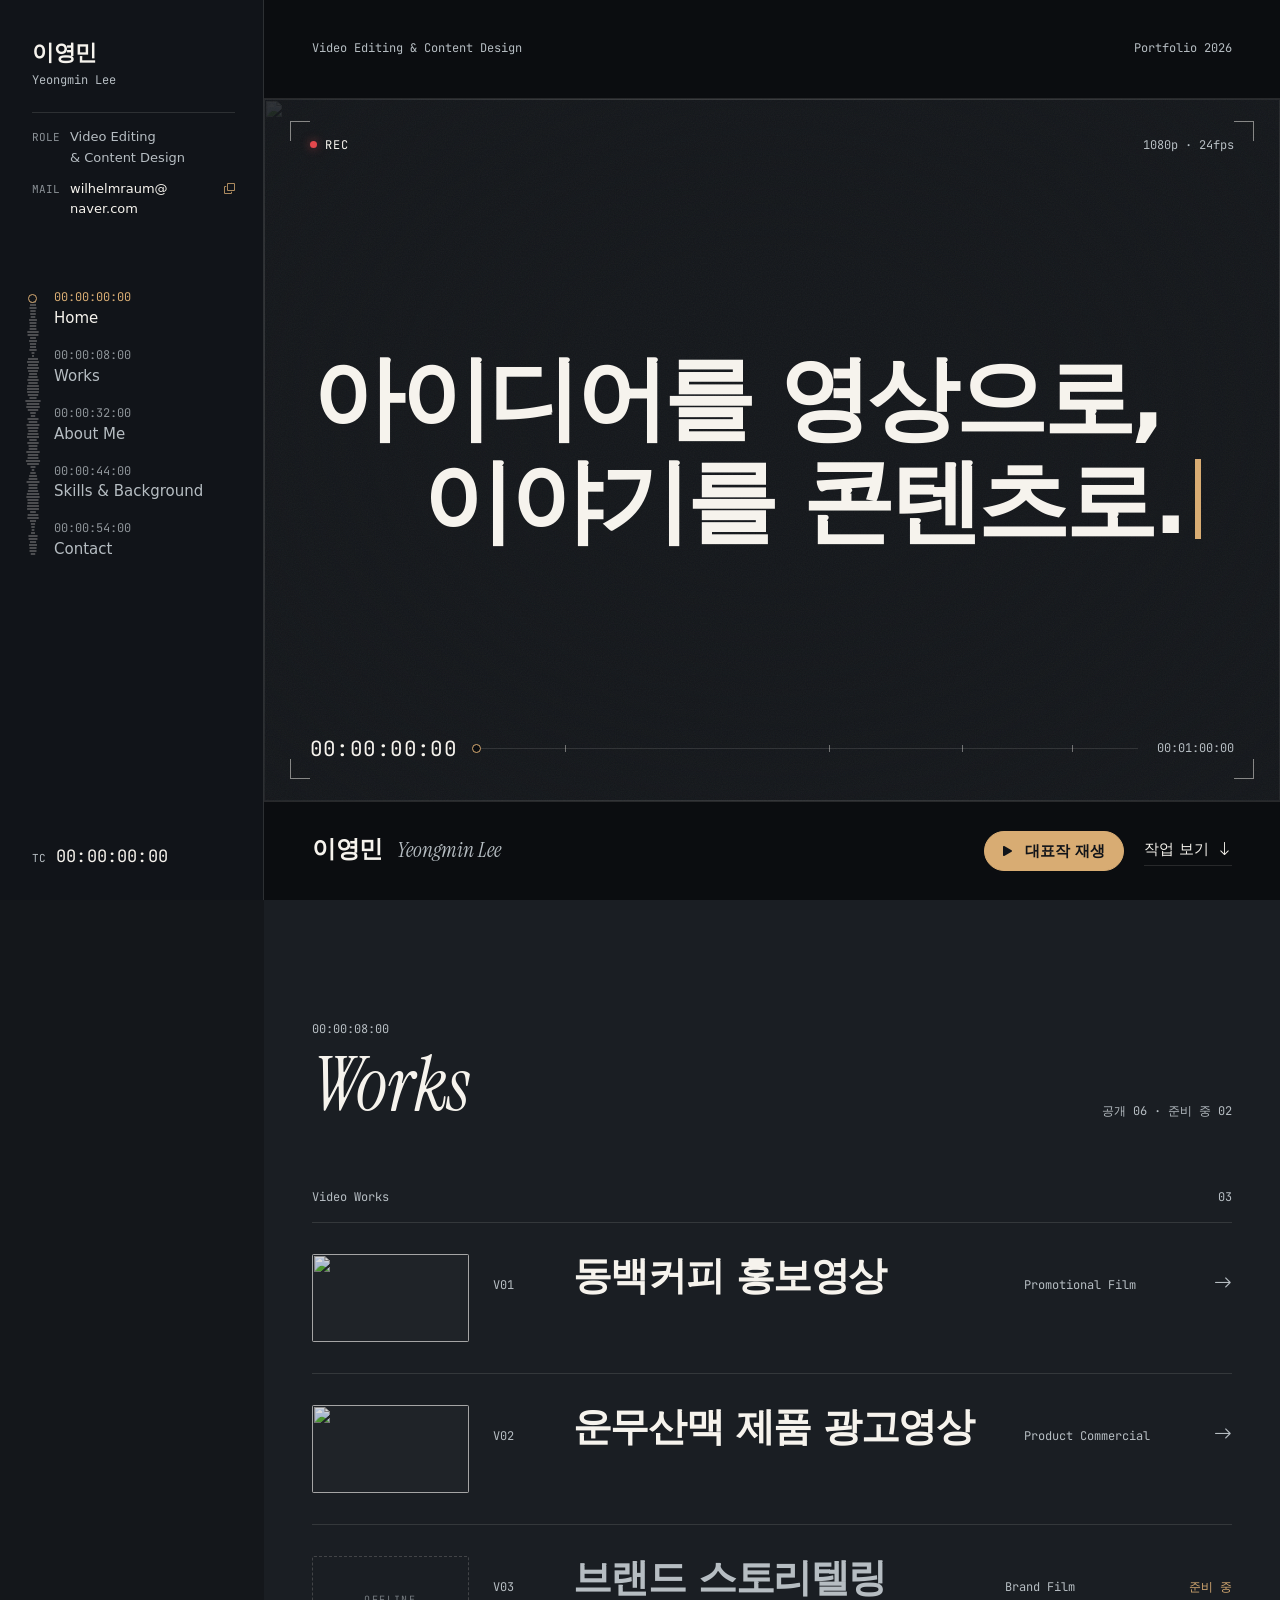
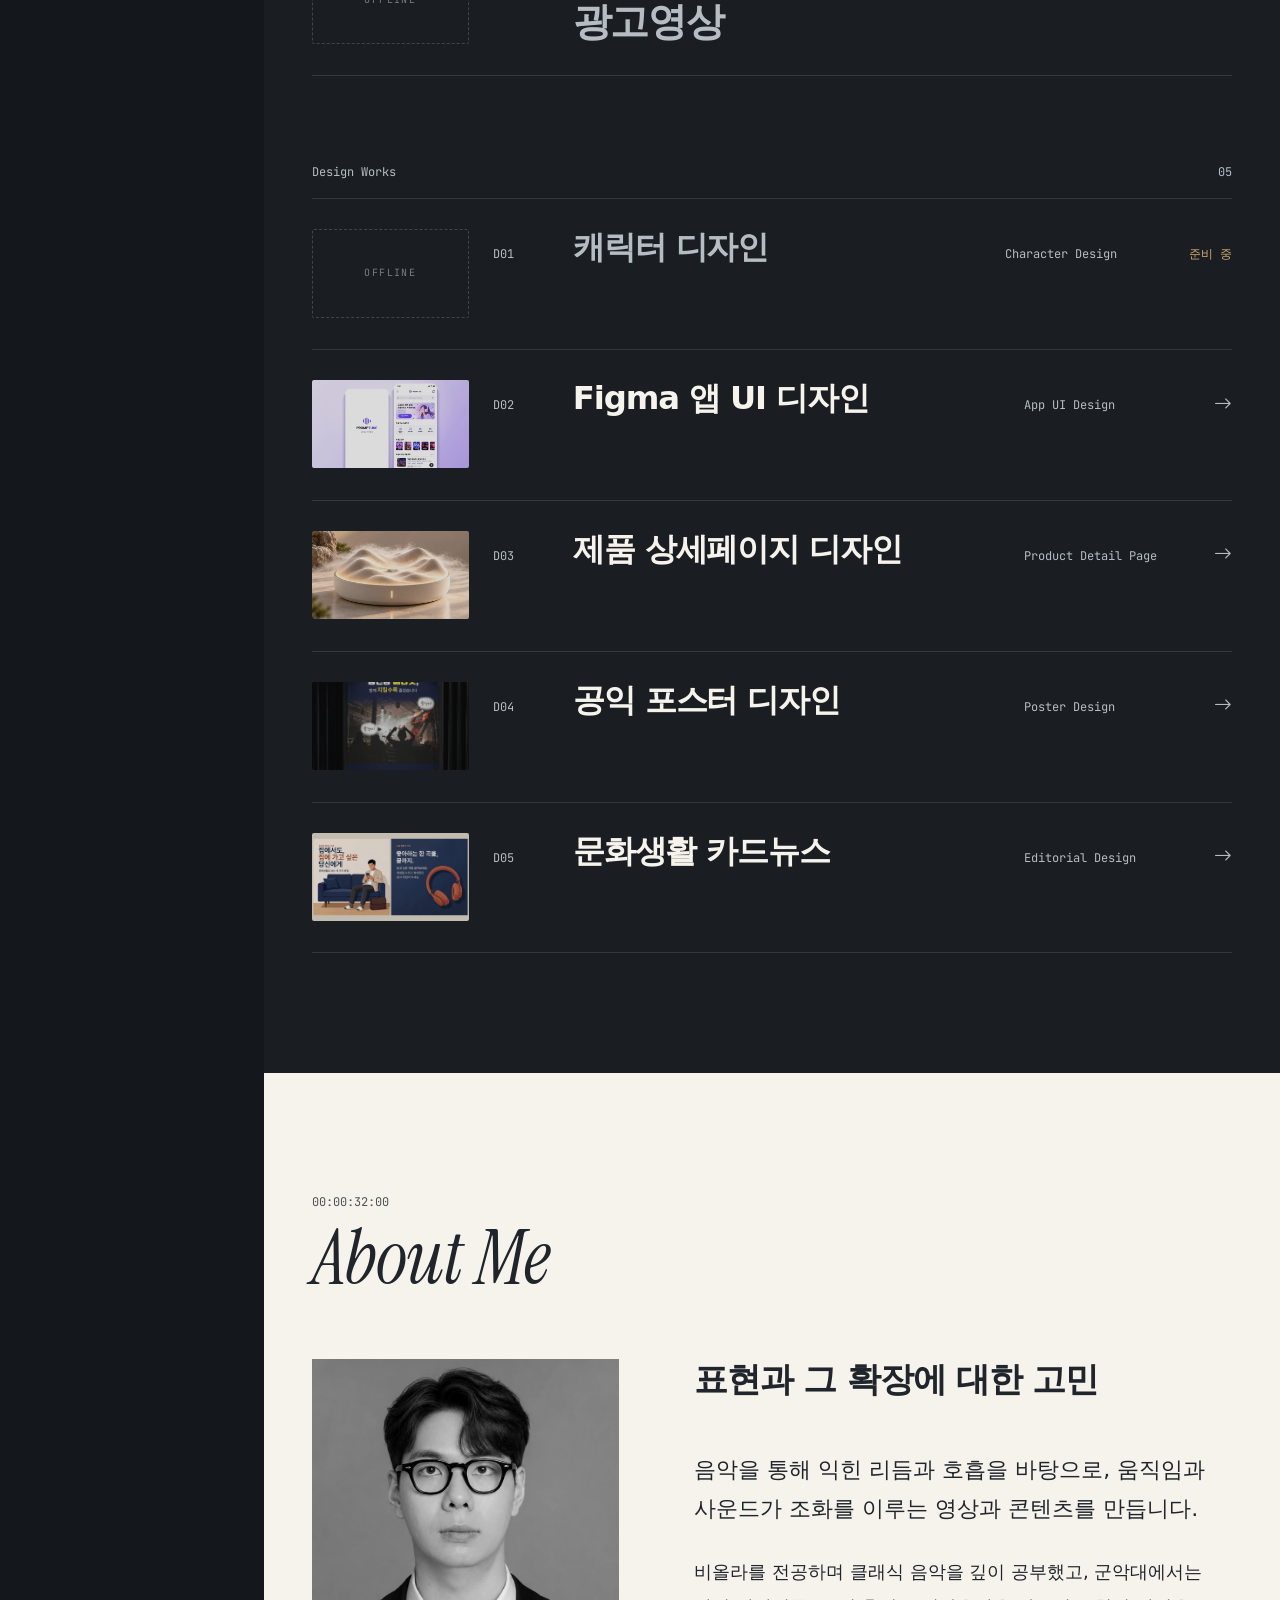
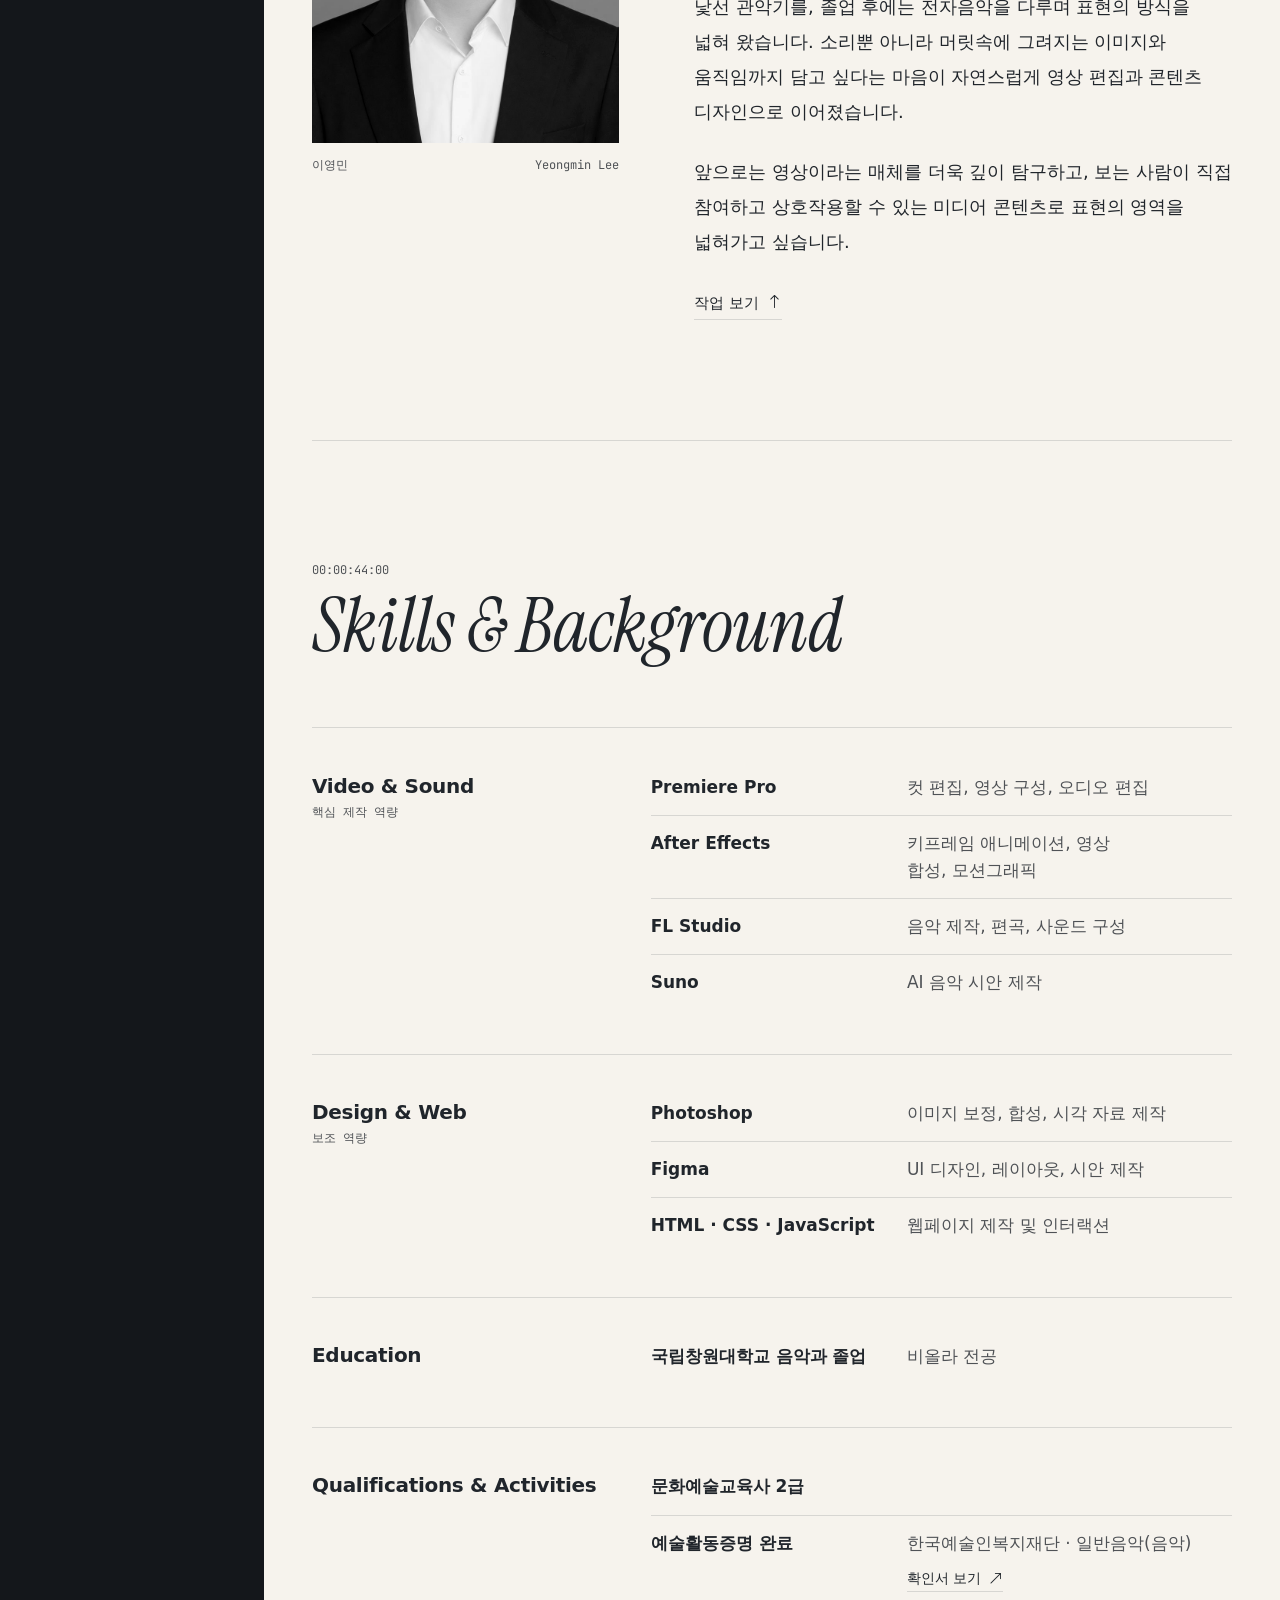
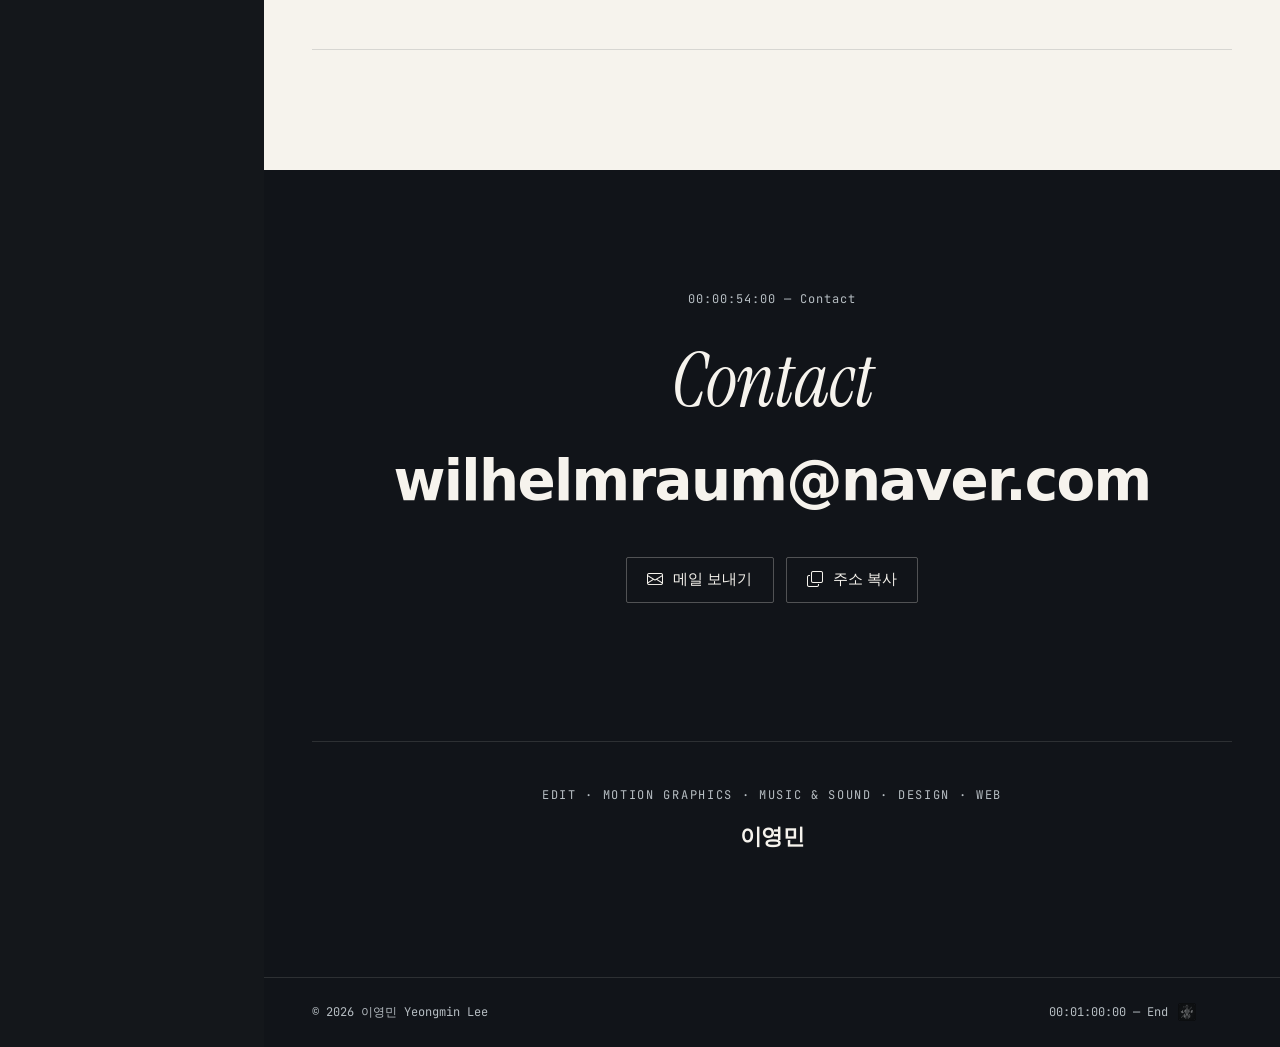
==== commit 5d848de2: "카드뉴스 내용 교체" ====
--- a/index.html
+++ b/index.html
@@ -212,7 +212,7 @@
             <p class="meta-label">00:00:08:00</p>
             <h2 id="works-title">Works</h2>
           </div>
-          <p class="section-head-meta">공개 05 · 준비 중 02</p>
+          <p class="section-head-meta">공개 06 · 준비 중 02</p>
         </header>
 
         <div class="work-group">
@@ -254,7 +254,7 @@
         <div class="work-group">
           <div class="group-head">
             <h3>Design Works</h3>
-            <span>04</span>
+            <span>05</span>
           </div>
           <!-- 디자인 작업은 이미지가 준비되면 공개합니다. 상세 페이지: D01 → portfolio-details-4.html, D02 → 5 (공개), D03 → 6 (공개) -->
           <ol class="work-list work-list--design">
@@ -289,8 +289,17 @@
               <a class="work-link" href="portfolio-details-7.html">
                 <span class="work-thumb" aria-hidden="true"><img src="assets/img/works/photoshop/thumb.webp" alt="" width="720" height="540" loading="lazy" decoding="async"></span>
                 <span class="work-no">D04</span>
-                <span class="work-name" style="view-transition-name: work-d04">포스터 · 카드뉴스 디자인</span>
-                <span class="work-cat">Photoshop Design</span>
+                <span class="work-name" style="view-transition-name: work-d04">공익 포스터 디자인</span>
+                <span class="work-cat">Poster Design</span>
+                <span class="work-go" aria-hidden="true"><i class="bi bi-arrow-right"></i></span>
+              </a>
+            </li>
+            <li class="work-row">
+              <a class="work-link" href="portfolio-details-8.html">
+                <span class="work-thumb" aria-hidden="true"><img src="assets/img/works/culture-rest/thumb.webp" alt="" width="720" height="405" loading="lazy" decoding="async"></span>
+                <span class="work-no">D05</span>
+                <span class="work-name" style="view-transition-name: work-d05">문화생활 카드뉴스</span>
+                <span class="work-cat">Editorial Design</span>
                 <span class="work-go" aria-hidden="true"><i class="bi bi-arrow-right"></i></span>
               </a>
             </li>
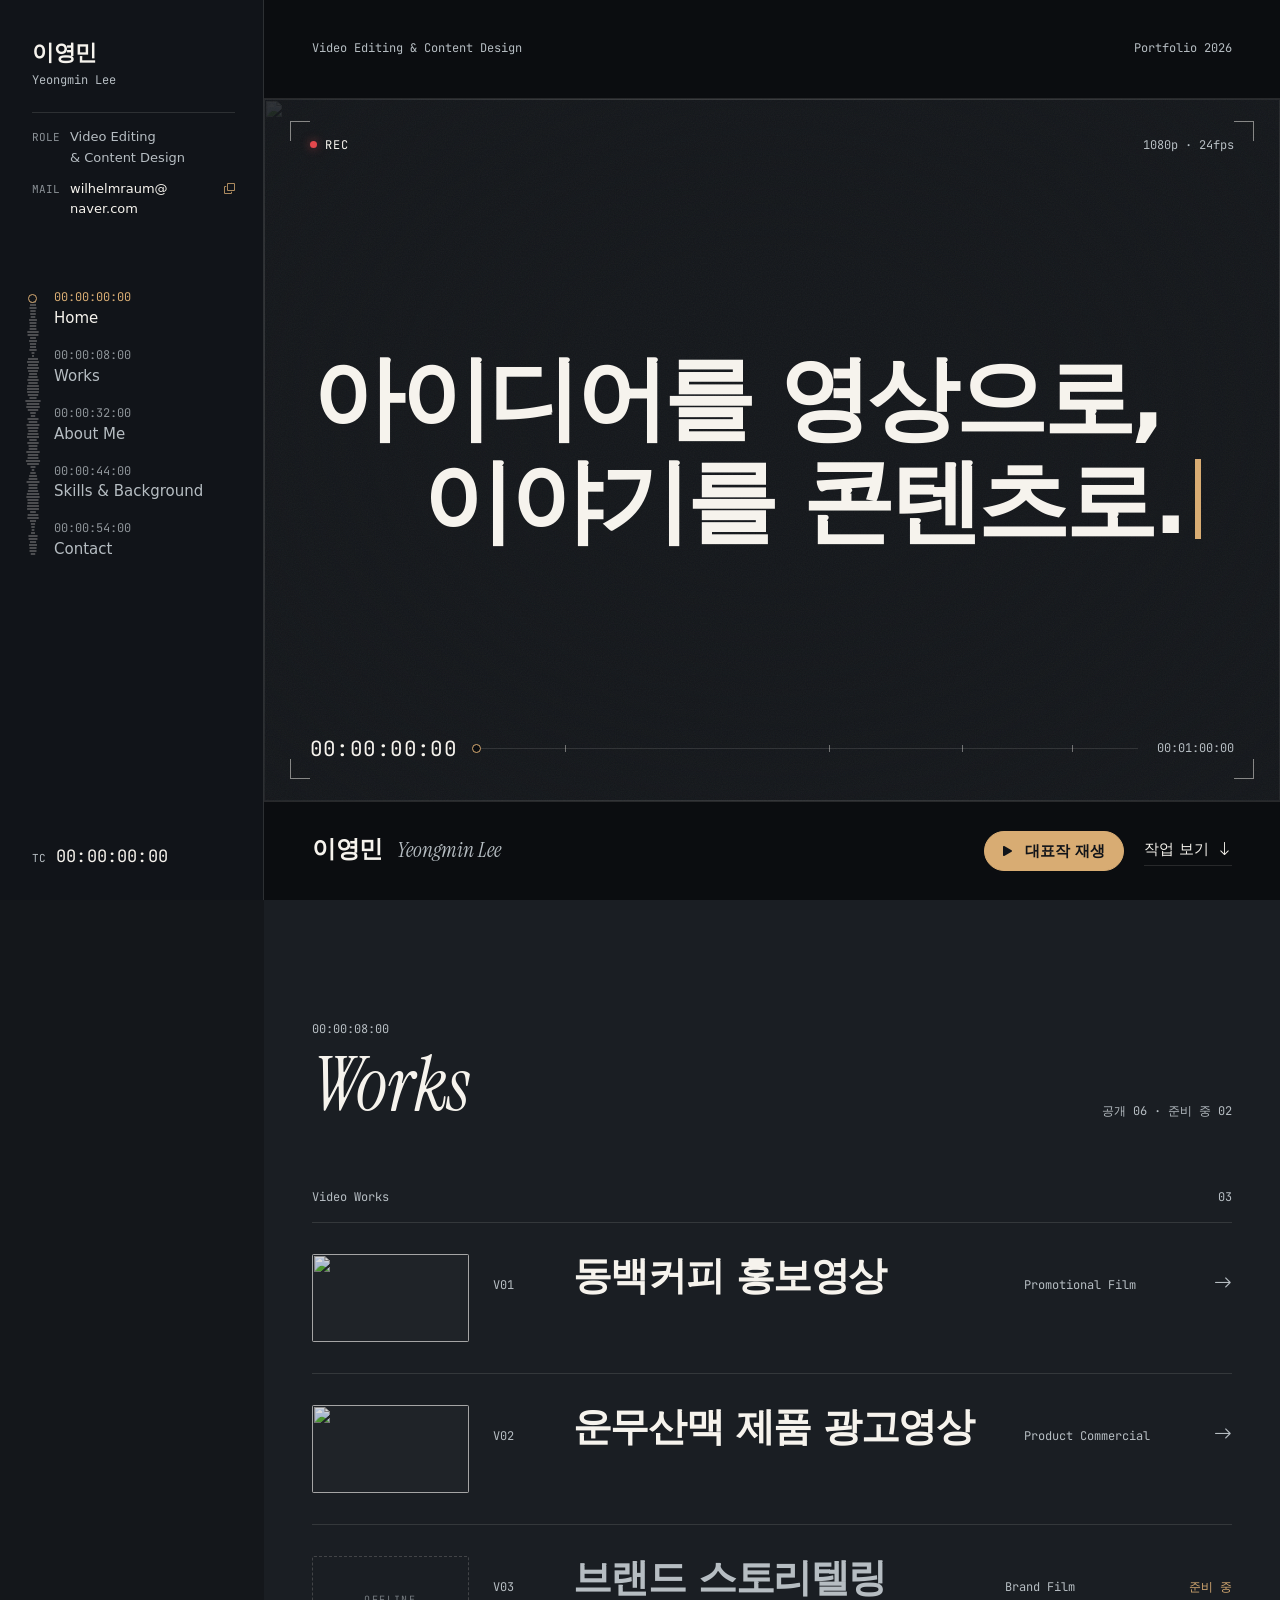
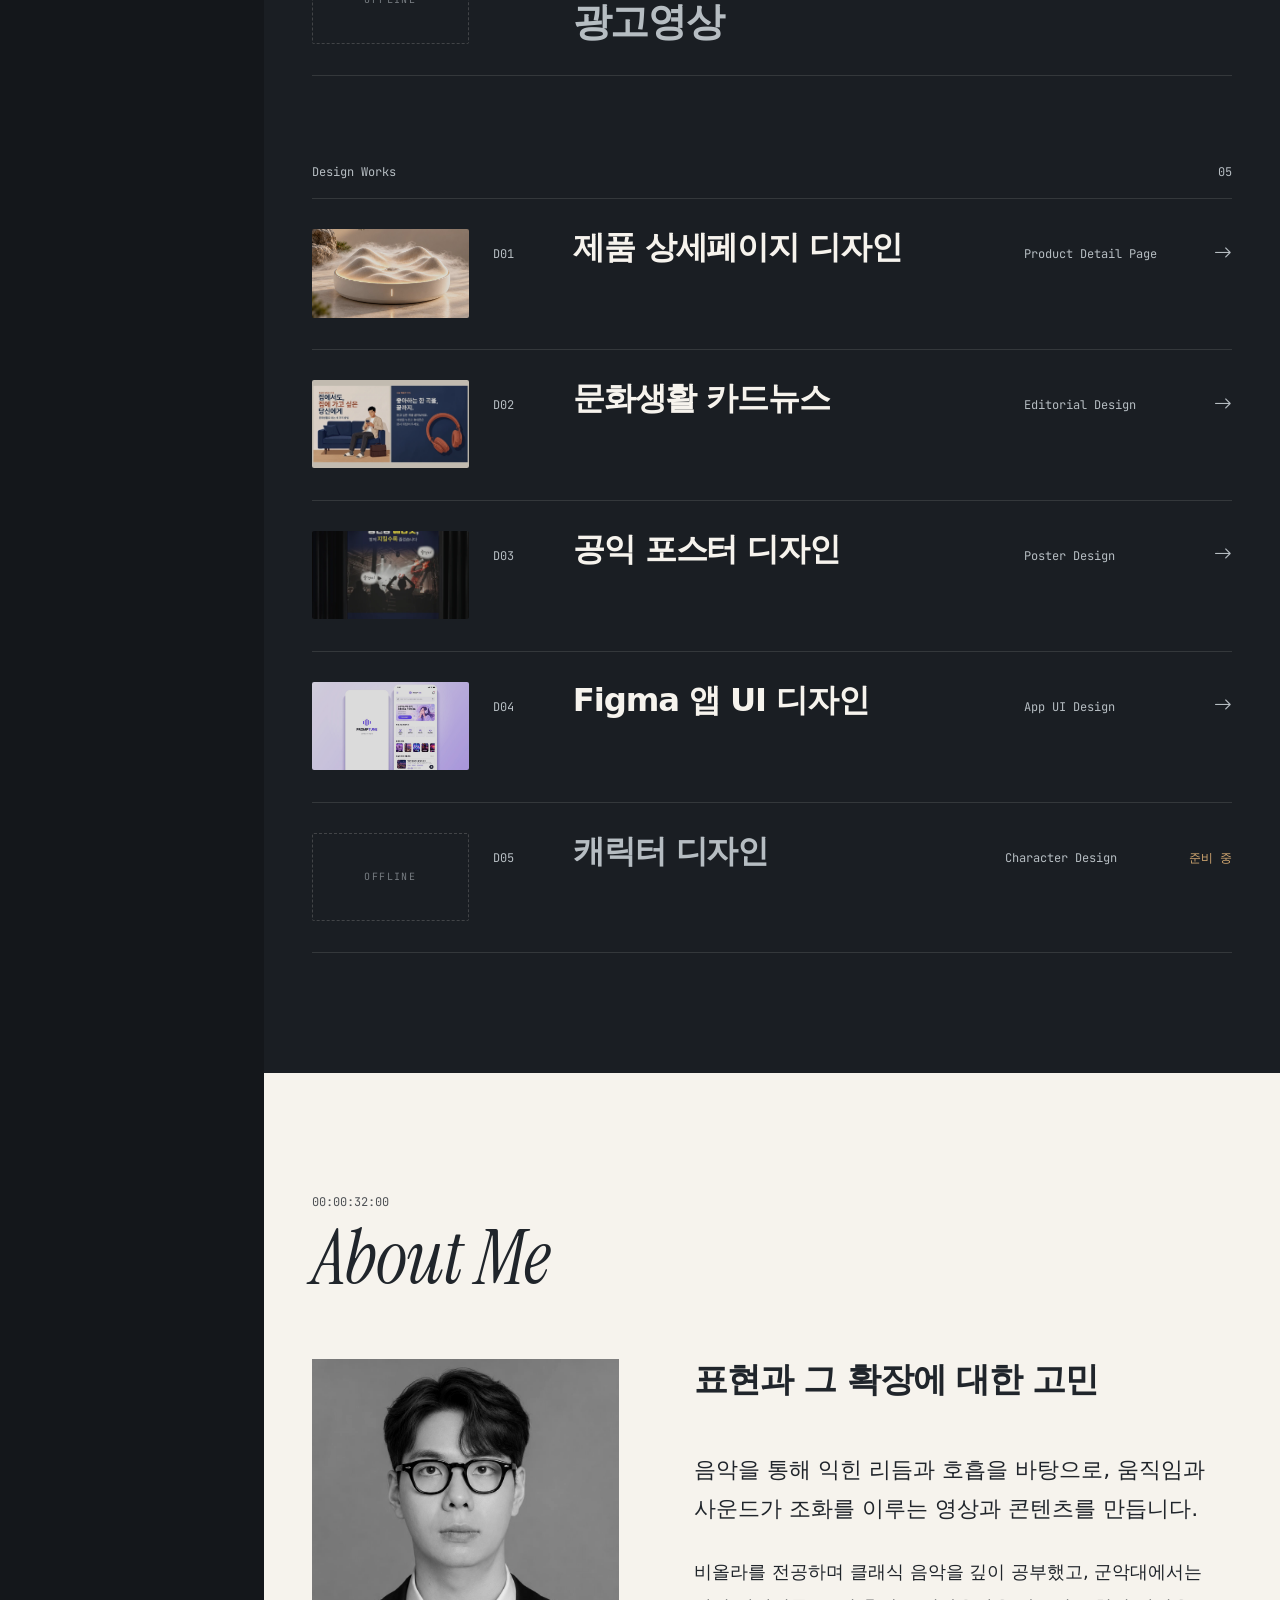
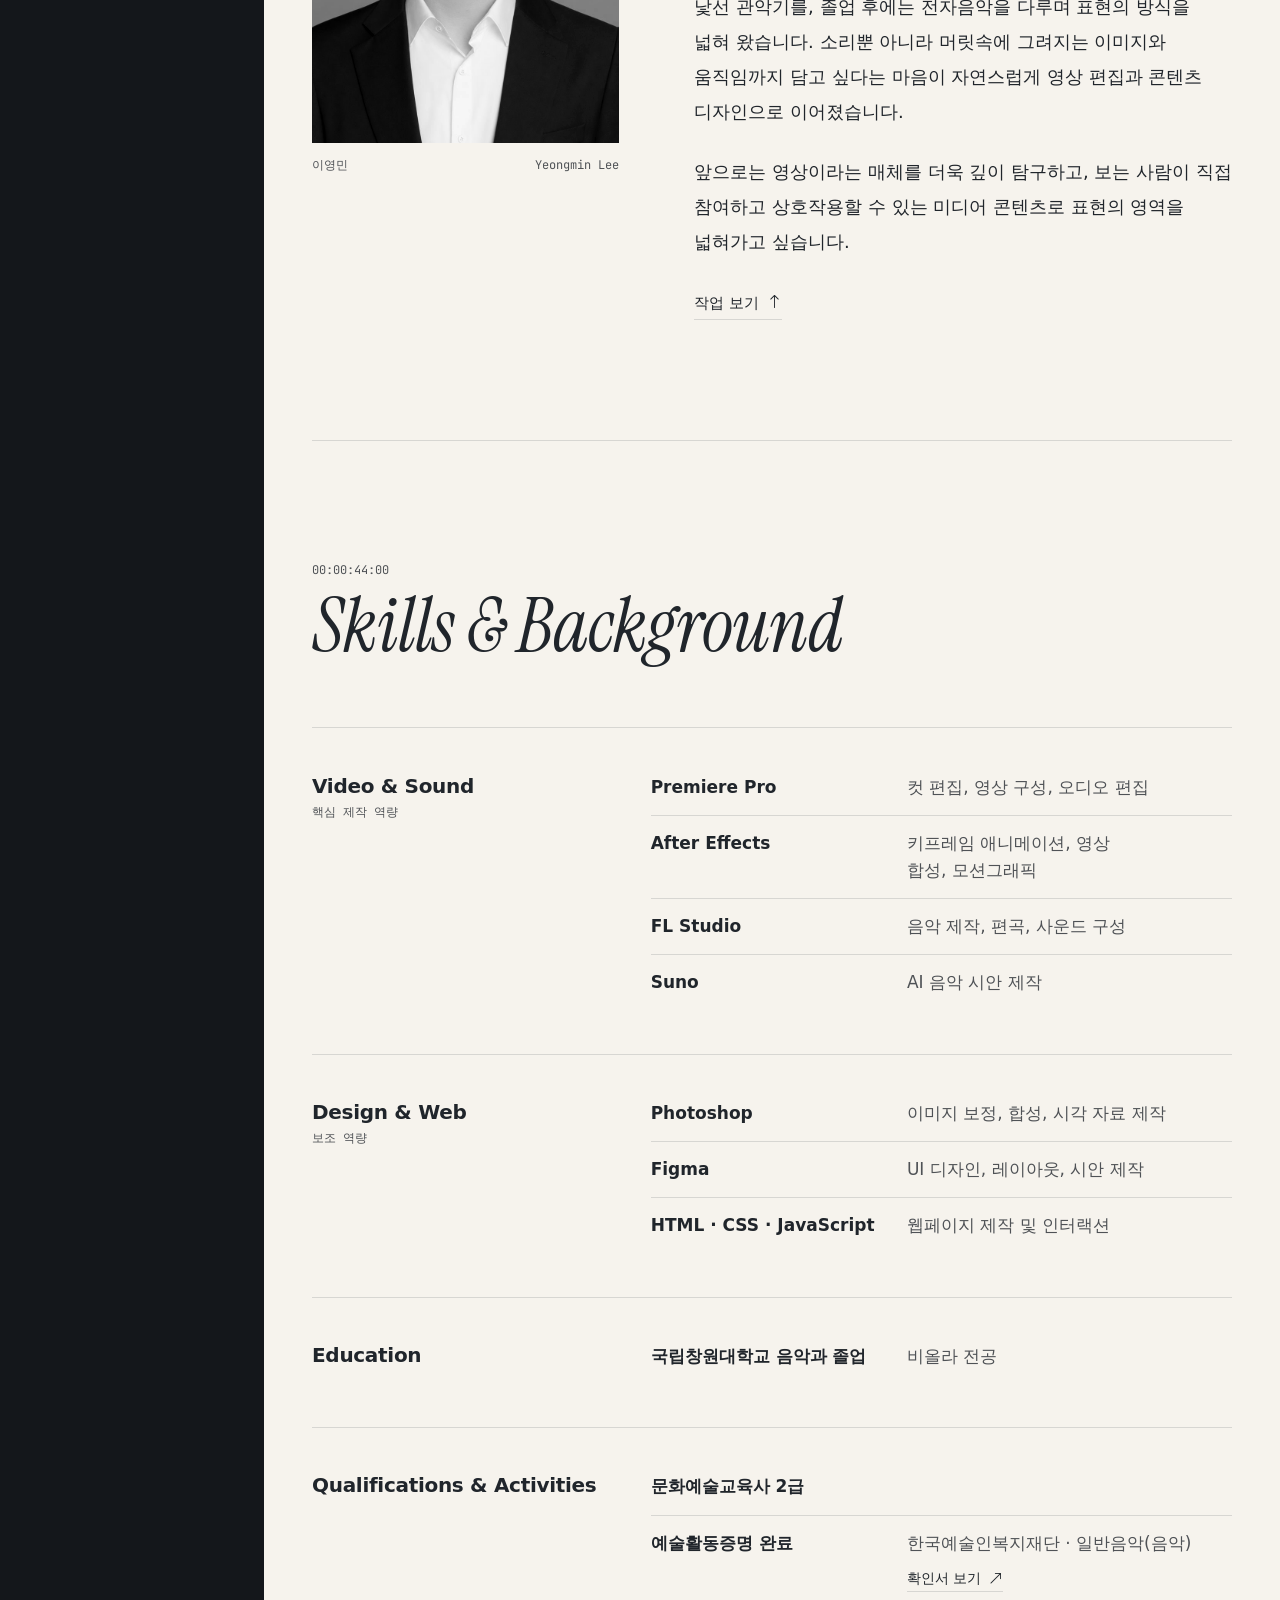
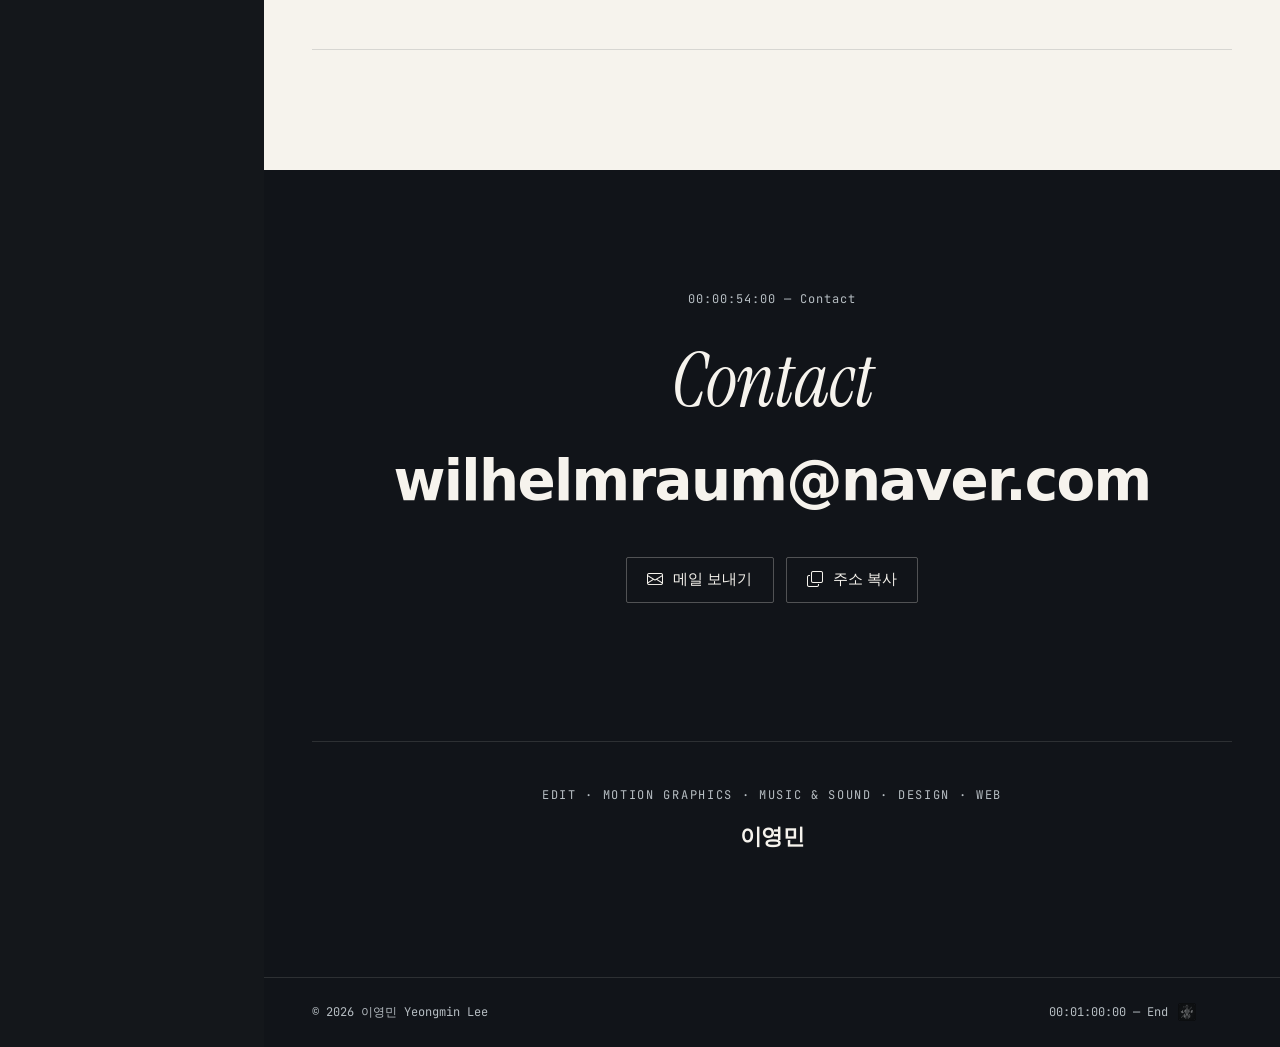
==== commit d1789aab: "디자인탭 순서변경" ====
--- a/index.html
+++ b/index.html
@@ -256,52 +256,51 @@
             <h3>Design Works</h3>
             <span>05</span>
           </div>
-          <!-- 디자인 작업은 이미지가 준비되면 공개합니다. 상세 페이지: D01 → portfolio-details-4.html, D02 → 5 (공개), D03 → 6 (공개) -->
           <ol class="work-list work-list--design">
+            <li class="work-row">
+              <a class="work-link" href="portfolio-details-6.html">
+                <span class="work-thumb" aria-hidden="true"><img src="assets/img/works/unmu/unmu-thumb.jpg" alt="" width="1200" height="900" loading="lazy" decoding="async"></span>
+                <span class="work-no">D01</span>
+                <span class="work-name" style="view-transition-name: work-d01">제품 상세페이지 디자인</span>
+                <span class="work-cat">Product Detail Page</span>
+                <span class="work-go" aria-hidden="true"><i class="bi bi-arrow-right"></i></span>
+              </a>
+            </li>
+            <li class="work-row">
+              <a class="work-link" href="portfolio-details-8.html">
+                <span class="work-thumb" aria-hidden="true"><img src="assets/img/works/culture-rest/thumb.webp" alt="" width="720" height="405" loading="lazy" decoding="async"></span>
+                <span class="work-no">D02</span>
+                <span class="work-name" style="view-transition-name: work-d02">문화생활 카드뉴스</span>
+                <span class="work-cat">Editorial Design</span>
+                <span class="work-go" aria-hidden="true"><i class="bi bi-arrow-right"></i></span>
+              </a>
+            </li>
+            <li class="work-row">
+              <a class="work-link" href="portfolio-details-7.html">
+                <span class="work-thumb" aria-hidden="true"><img src="assets/img/works/photoshop/thumb.webp" alt="" width="720" height="540" loading="lazy" decoding="async"></span>
+                <span class="work-no">D03</span>
+                <span class="work-name" style="view-transition-name: work-d03">공익 포스터 디자인</span>
+                <span class="work-cat">Poster Design</span>
+                <span class="work-go" aria-hidden="true"><i class="bi bi-arrow-right"></i></span>
+              </a>
+            </li>
+            <li class="work-row">
+              <a class="work-link" href="portfolio-details-5.html">
+                <span class="work-thumb" aria-hidden="true"><img src="assets/img/works/promptune/promptune-thumb.jpg" alt="" width="1200" height="900" loading="lazy" decoding="async"></span>
+                <span class="work-no">D04</span>
+                <span class="work-name" style="view-transition-name: work-d04">Figma 앱 UI 디자인</span>
+                <span class="work-cat">App UI Design</span>
+                <span class="work-go" aria-hidden="true"><i class="bi bi-arrow-right"></i></span>
+              </a>
+            </li>
             <li class="work-row is-upcoming">
               <div class="work-link">
                 <span class="work-thumb work-thumb--empty" aria-hidden="true"></span>
-                <span class="work-no">D01</span>
-                <span class="work-name" style="view-transition-name: work-d01">캐릭터 디자인</span>
+                <span class="work-no">D05</span>
+                <span class="work-name" style="view-transition-name: work-d05">캐릭터 디자인</span>
                 <span class="work-cat">Character Design</span>
                 <span class="work-status">준비 중</span>
               </div>
-            </li>
-            <li class="work-row">
-              <a class="work-link" href="portfolio-details-5.html">
-                <span class="work-thumb" aria-hidden="true"><img src="assets/img/works/promptune/promptune-thumb.jpg" alt="" width="1200" height="900" loading="lazy" decoding="async"></span>
-                <span class="work-no">D02</span>
-                <span class="work-name" style="view-transition-name: work-d02">Figma 앱 UI 디자인</span>
-                <span class="work-cat">App UI Design</span>
-                <span class="work-go" aria-hidden="true"><i class="bi bi-arrow-right"></i></span>
-              </a>
-            </li>
-            <li class="work-row">
-              <a class="work-link" href="portfolio-details-6.html">
-                <span class="work-thumb" aria-hidden="true"><img src="assets/img/works/unmu/unmu-thumb.jpg" alt="" width="1200" height="900" loading="lazy" decoding="async"></span>
-                <span class="work-no">D03</span>
-                <span class="work-name" style="view-transition-name: work-d03">제품 상세페이지 디자인</span>
-                <span class="work-cat">Product Detail Page</span>
-                <span class="work-go" aria-hidden="true"><i class="bi bi-arrow-right"></i></span>
-              </a>
-            </li>
-            <li class="work-row">
-              <a class="work-link" href="portfolio-details-7.html">
-                <span class="work-thumb" aria-hidden="true"><img src="assets/img/works/photoshop/thumb.webp" alt="" width="720" height="540" loading="lazy" decoding="async"></span>
-                <span class="work-no">D04</span>
-                <span class="work-name" style="view-transition-name: work-d04">공익 포스터 디자인</span>
-                <span class="work-cat">Poster Design</span>
-                <span class="work-go" aria-hidden="true"><i class="bi bi-arrow-right"></i></span>
-              </a>
-            </li>
-            <li class="work-row">
-              <a class="work-link" href="portfolio-details-8.html">
-                <span class="work-thumb" aria-hidden="true"><img src="assets/img/works/culture-rest/thumb.webp" alt="" width="720" height="405" loading="lazy" decoding="async"></span>
-                <span class="work-no">D05</span>
-                <span class="work-name" style="view-transition-name: work-d05">문화생활 카드뉴스</span>
-                <span class="work-cat">Editorial Design</span>
-                <span class="work-go" aria-hidden="true"><i class="bi bi-arrow-right"></i></span>
-              </a>
             </li>
           </ol>
         </div>
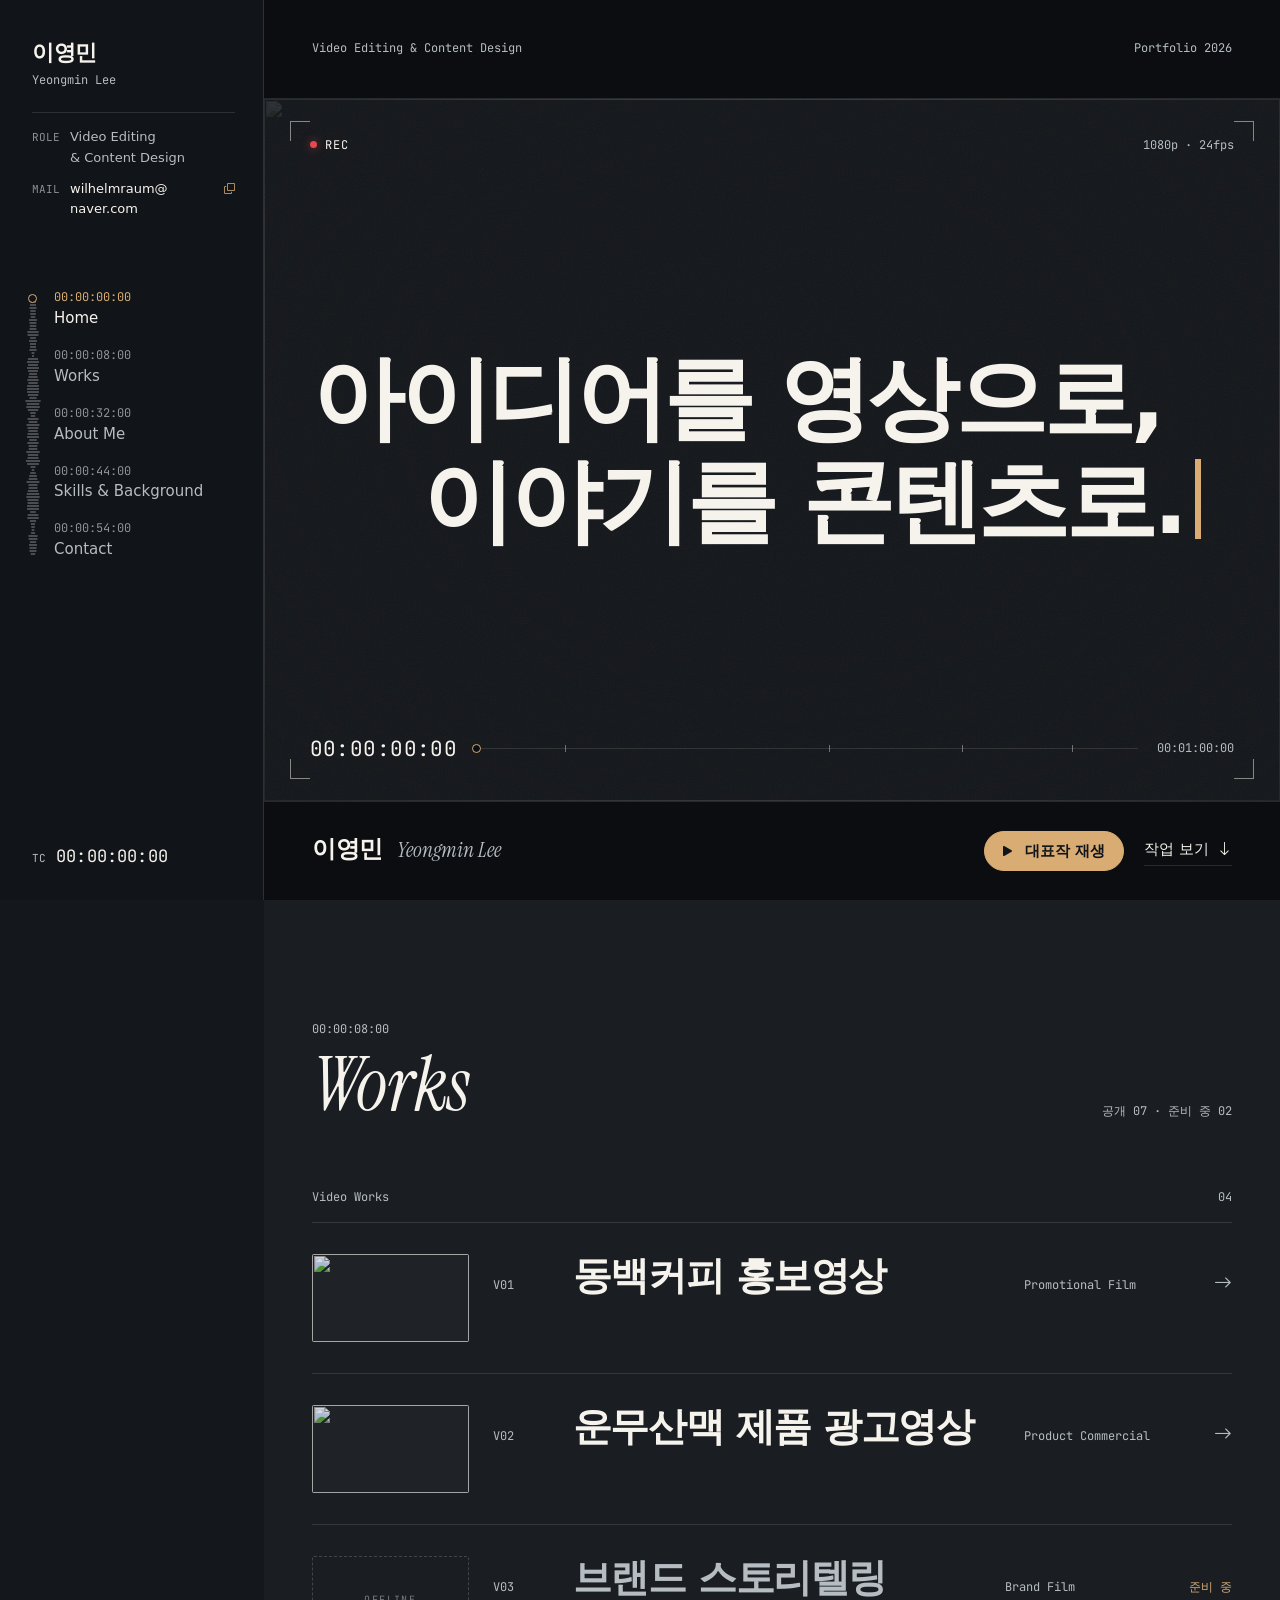
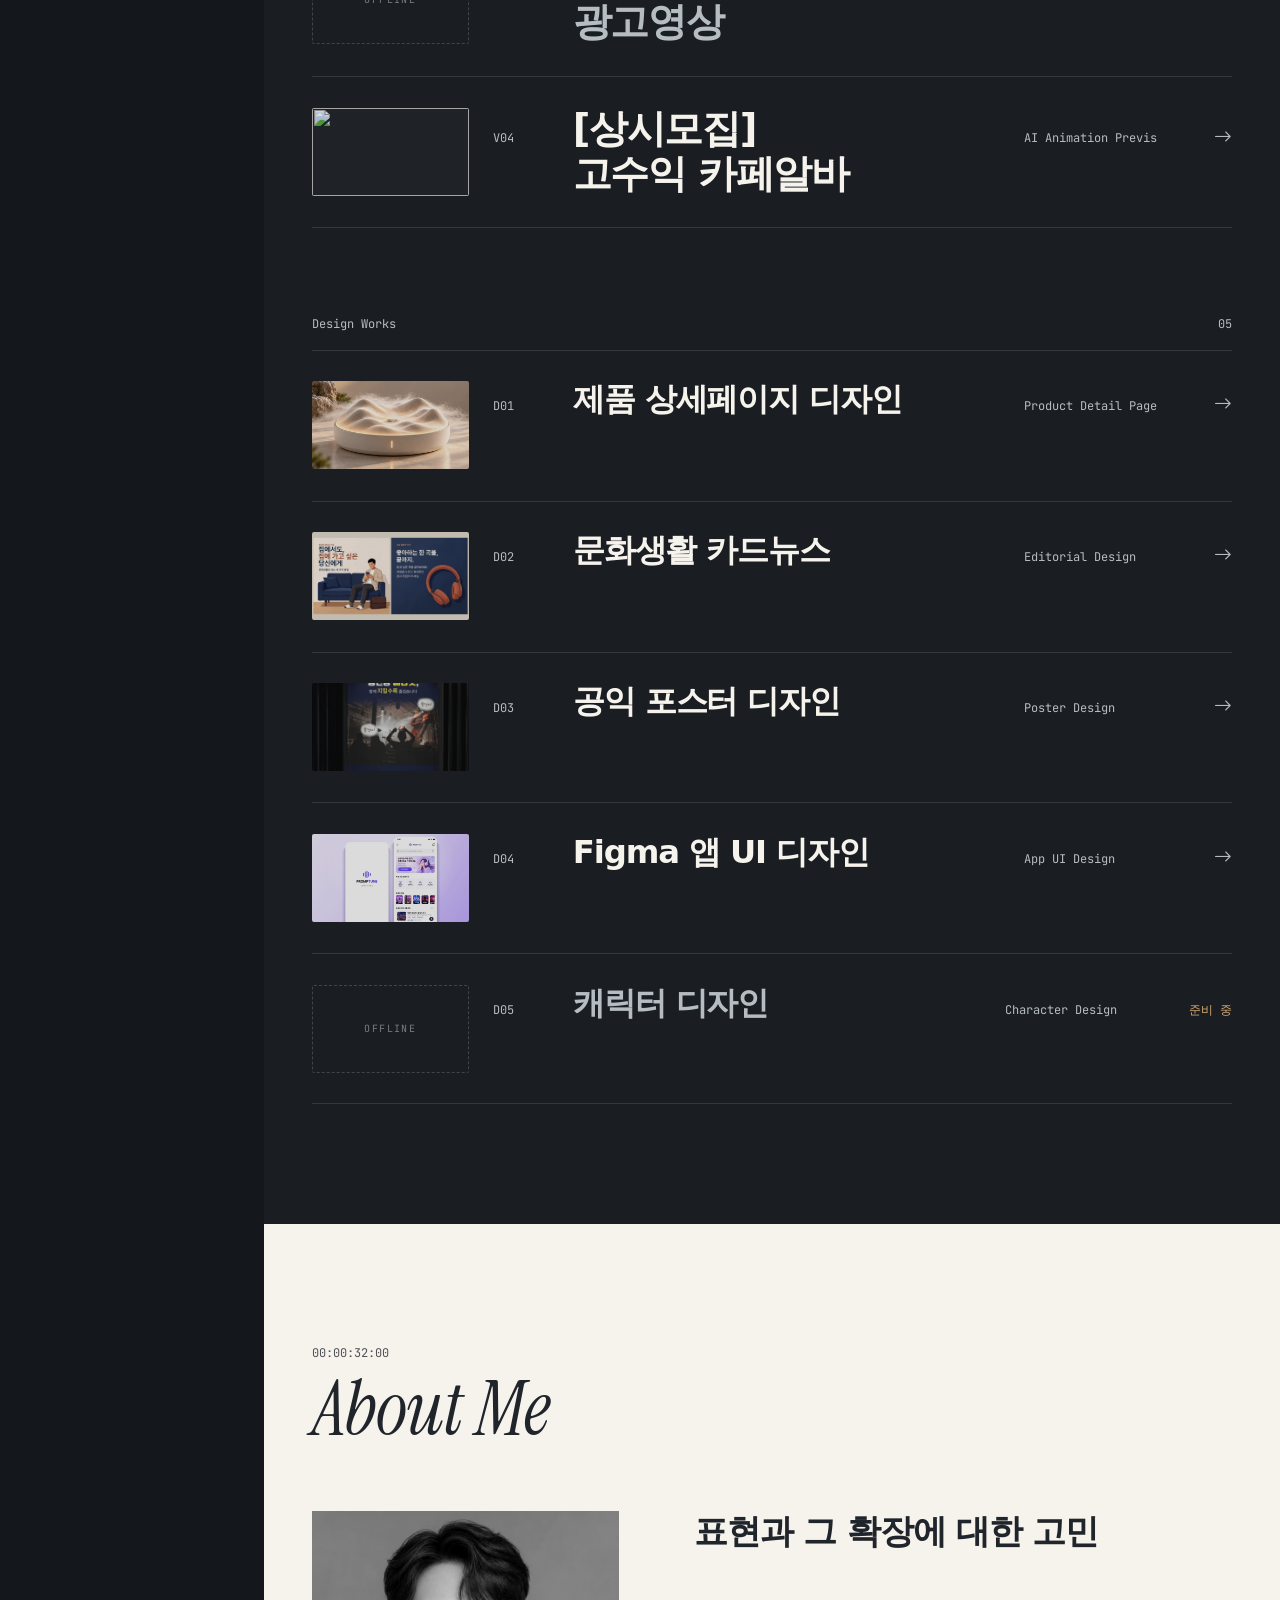
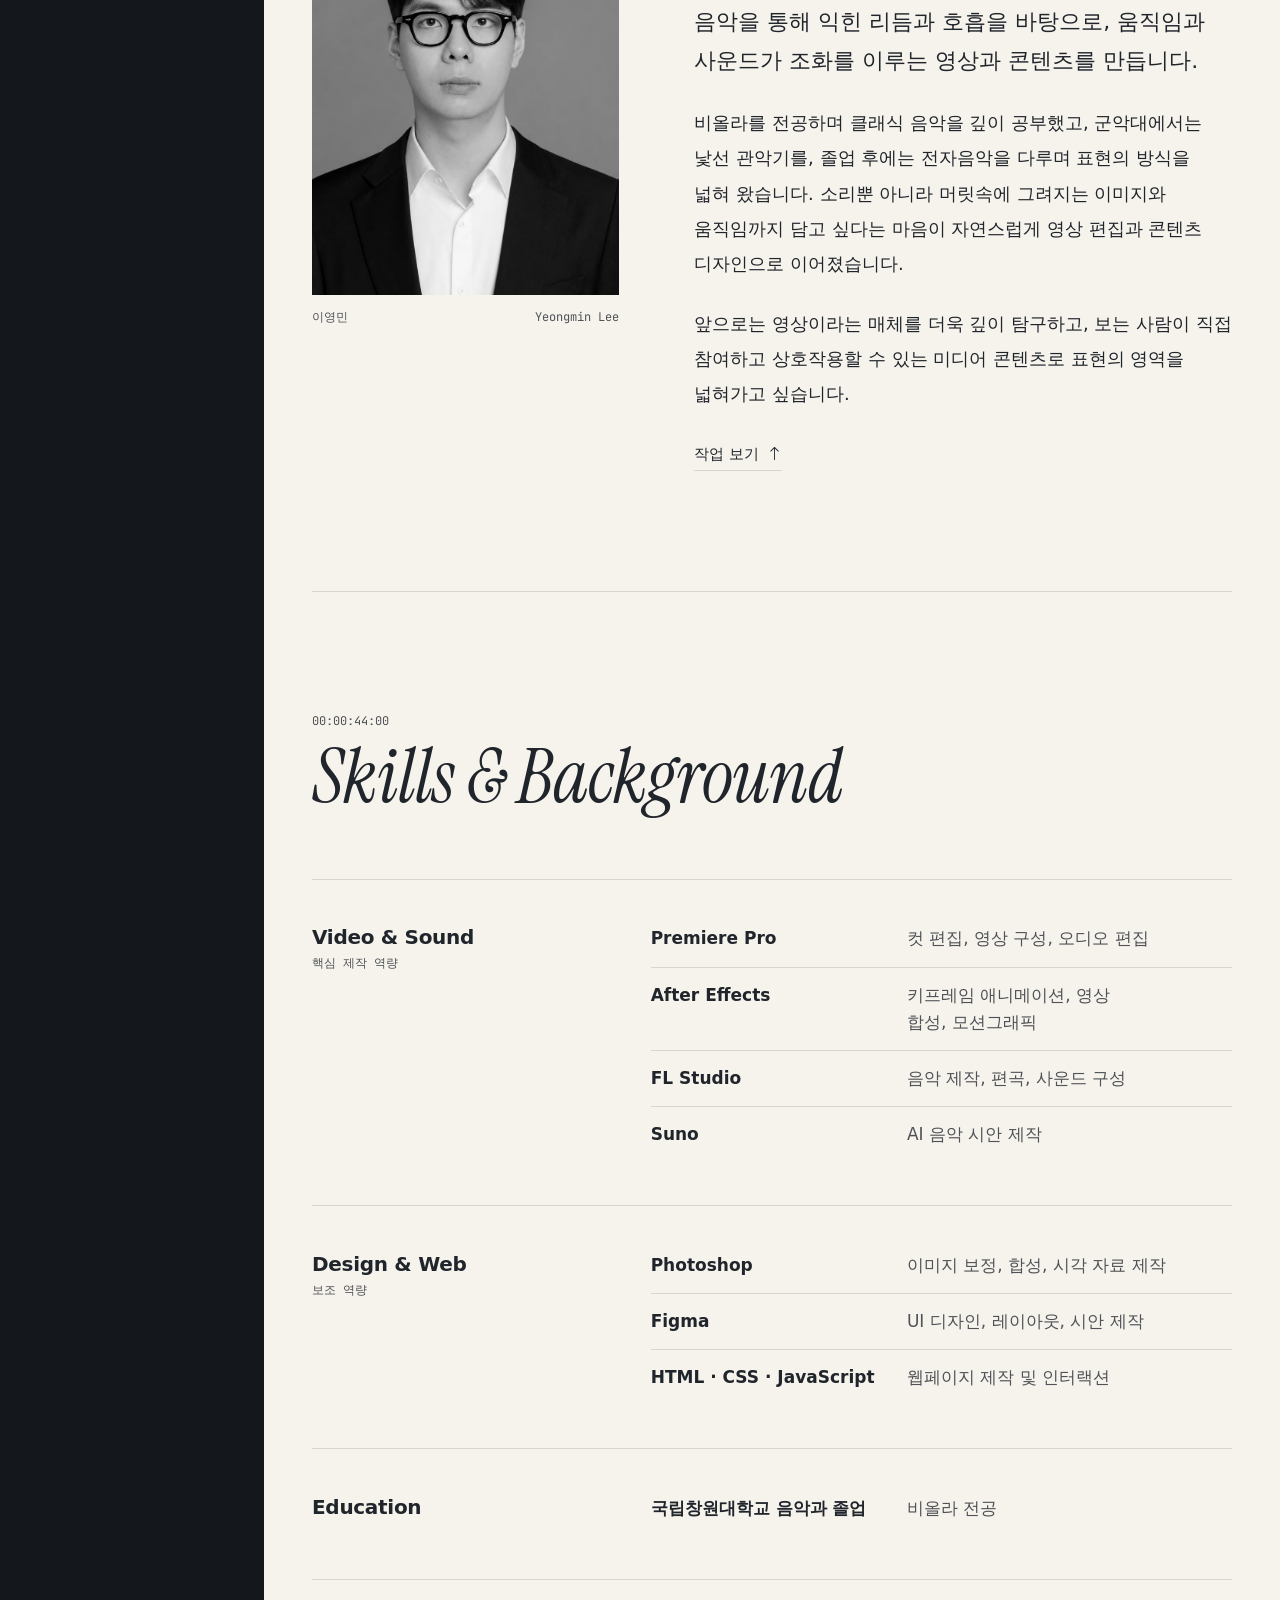
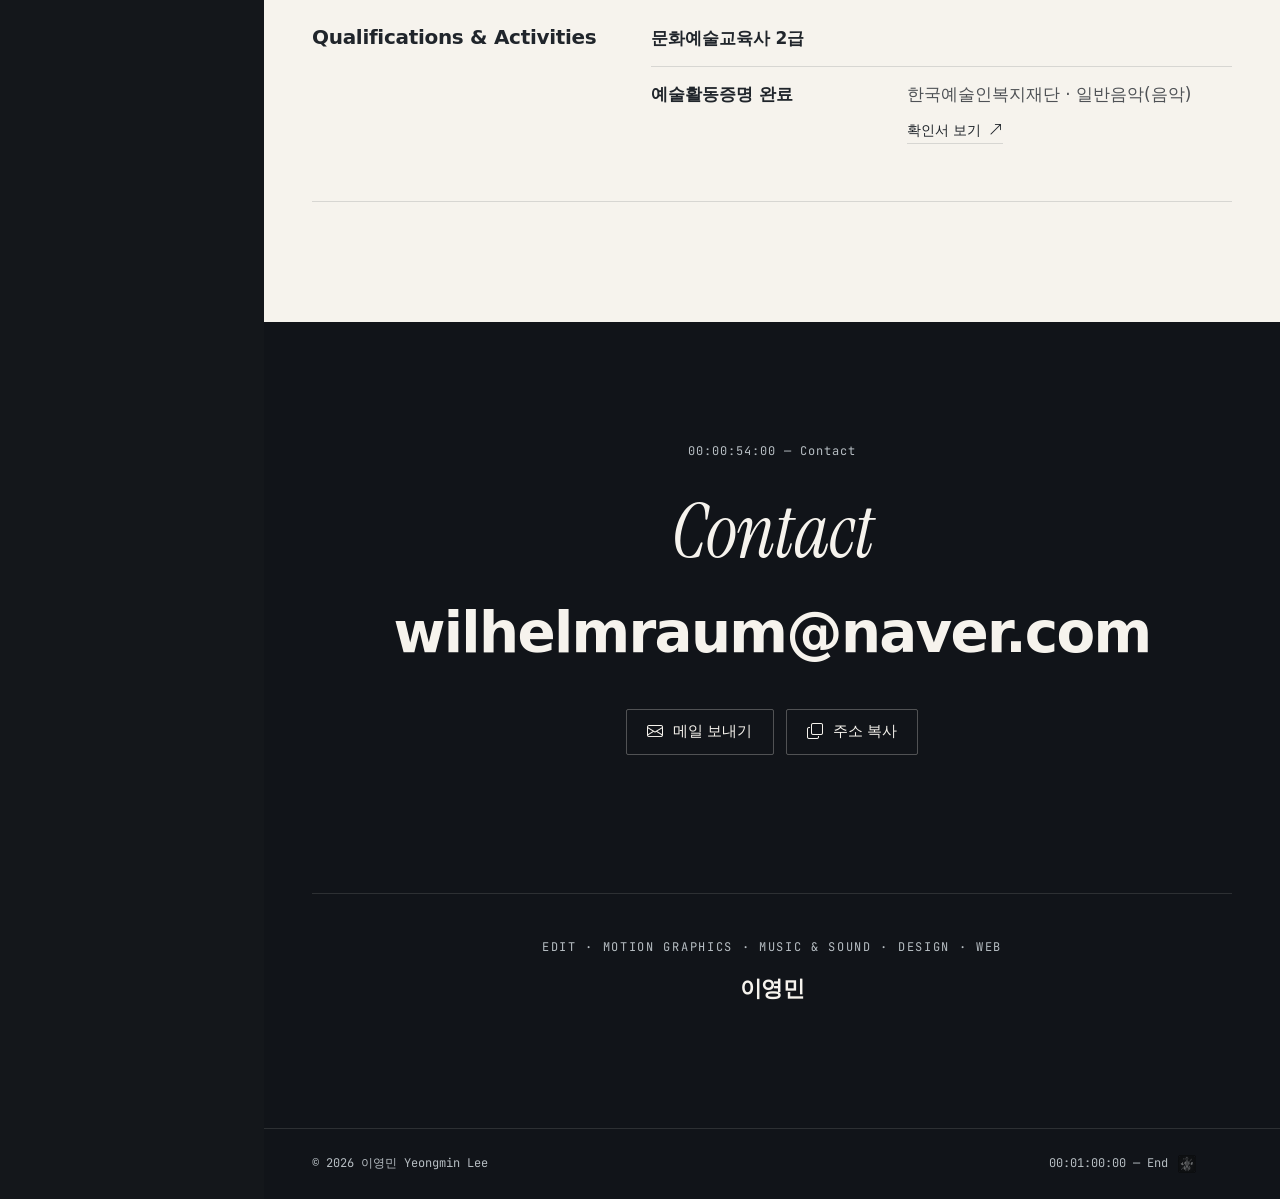
==== commit 7081e839: "상시모집탭 업데이트" ====
--- a/index.html
+++ b/index.html
@@ -212,13 +212,13 @@
             <p class="meta-label">00:00:08:00</p>
             <h2 id="works-title">Works</h2>
           </div>
-          <p class="section-head-meta">공개 06 · 준비 중 02</p>
+          <p class="section-head-meta">공개 07 · 준비 중 02</p>
         </header>
 
         <div class="work-group">
           <div class="group-head">
             <h3>Video Works</h3>
-            <span>03</span>
+            <span>04</span>
           </div>
           <ol class="work-list">
             <li class="work-row">
@@ -247,6 +247,15 @@
                 <span class="work-cat">Brand Film</span>
                 <span class="work-status">준비 중</span>
               </div>
+            </li>
+            <li class="work-row">
+              <a class="work-link" href="portfolio-details-9.html">
+                <span class="work-thumb" aria-hidden="true"><img src="https://i.ytimg.com/vi/X2lFq2jJL3k/sddefault.jpg" alt="" width="640" height="480" loading="lazy" decoding="async"></span>
+                <span class="work-no">V04</span>
+                <span class="work-name" style="view-transition-name: work-v04">[상시모집] 고수익 카페알바</span>
+                <span class="work-cat">AI Animation Previs</span>
+                <span class="work-go" aria-hidden="true"><i class="bi bi-arrow-right"></i></span>
+              </a>
             </li>
           </ol>
         </div>
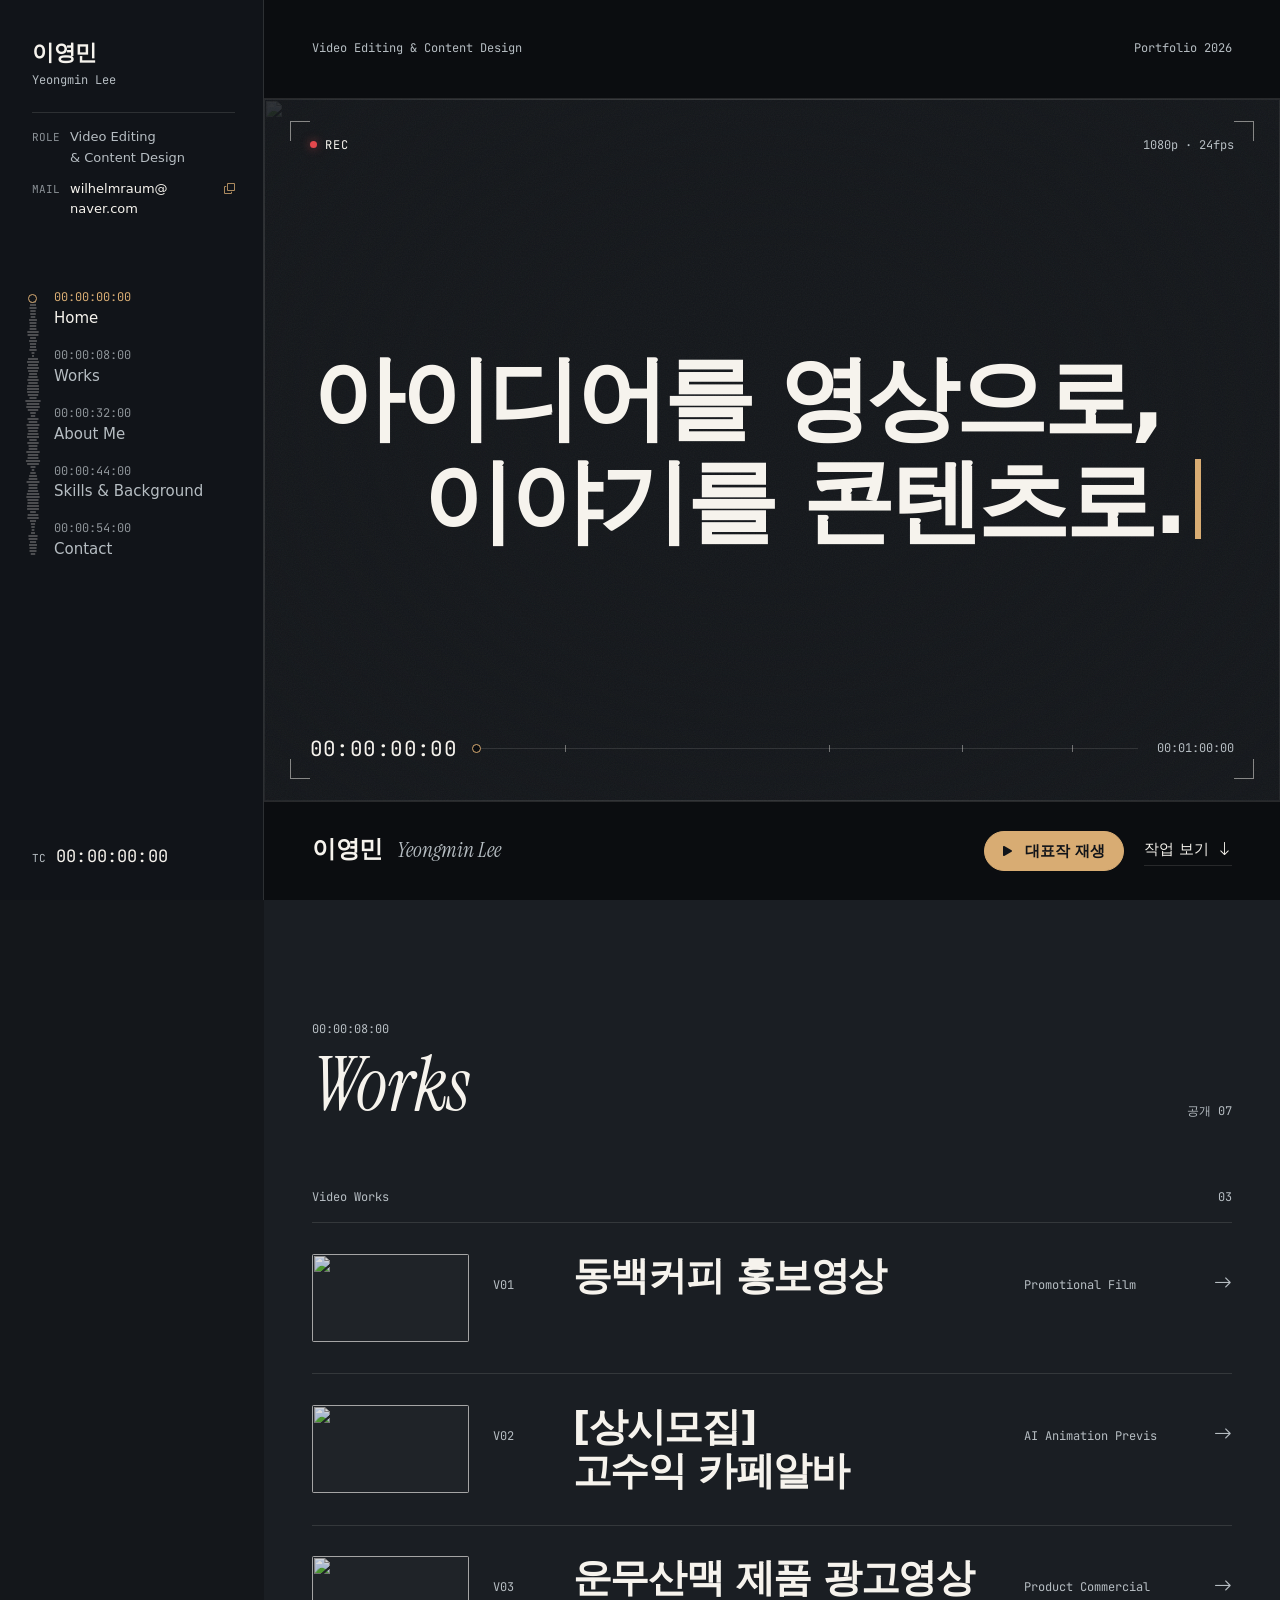
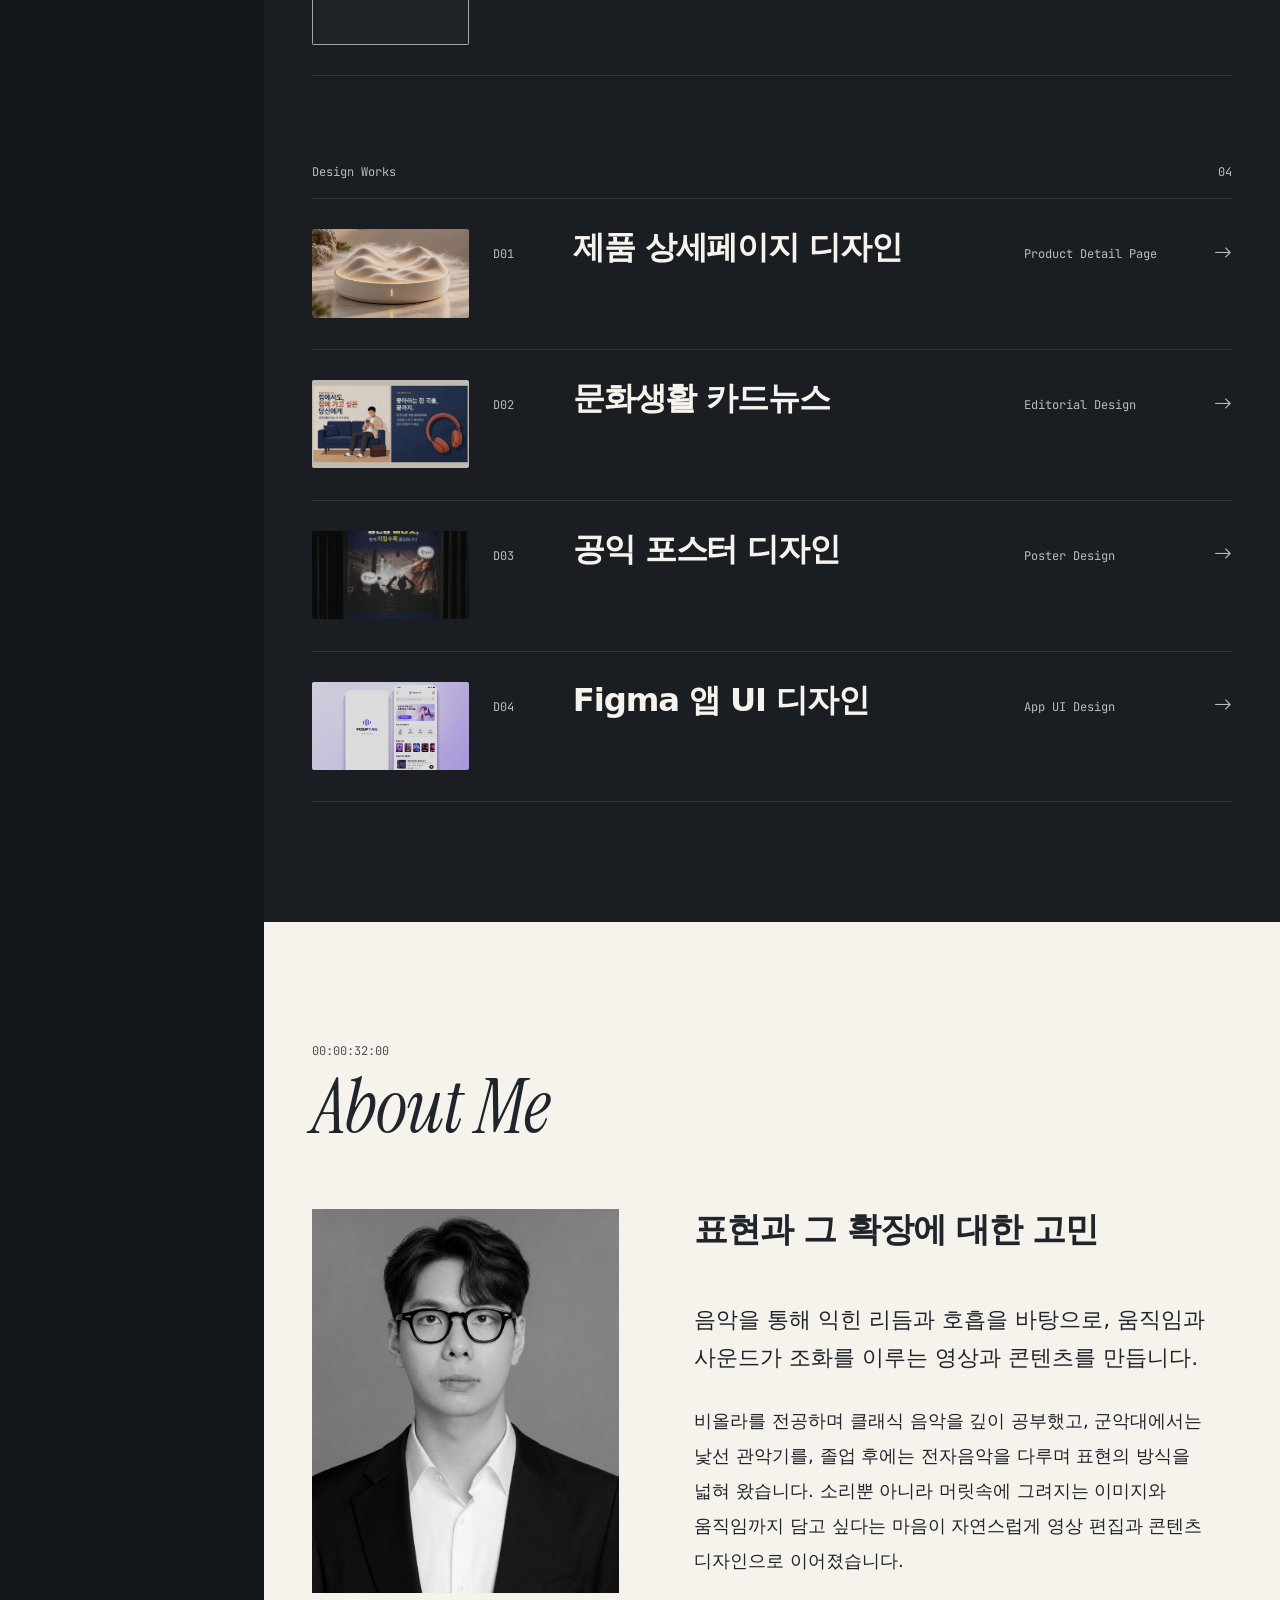
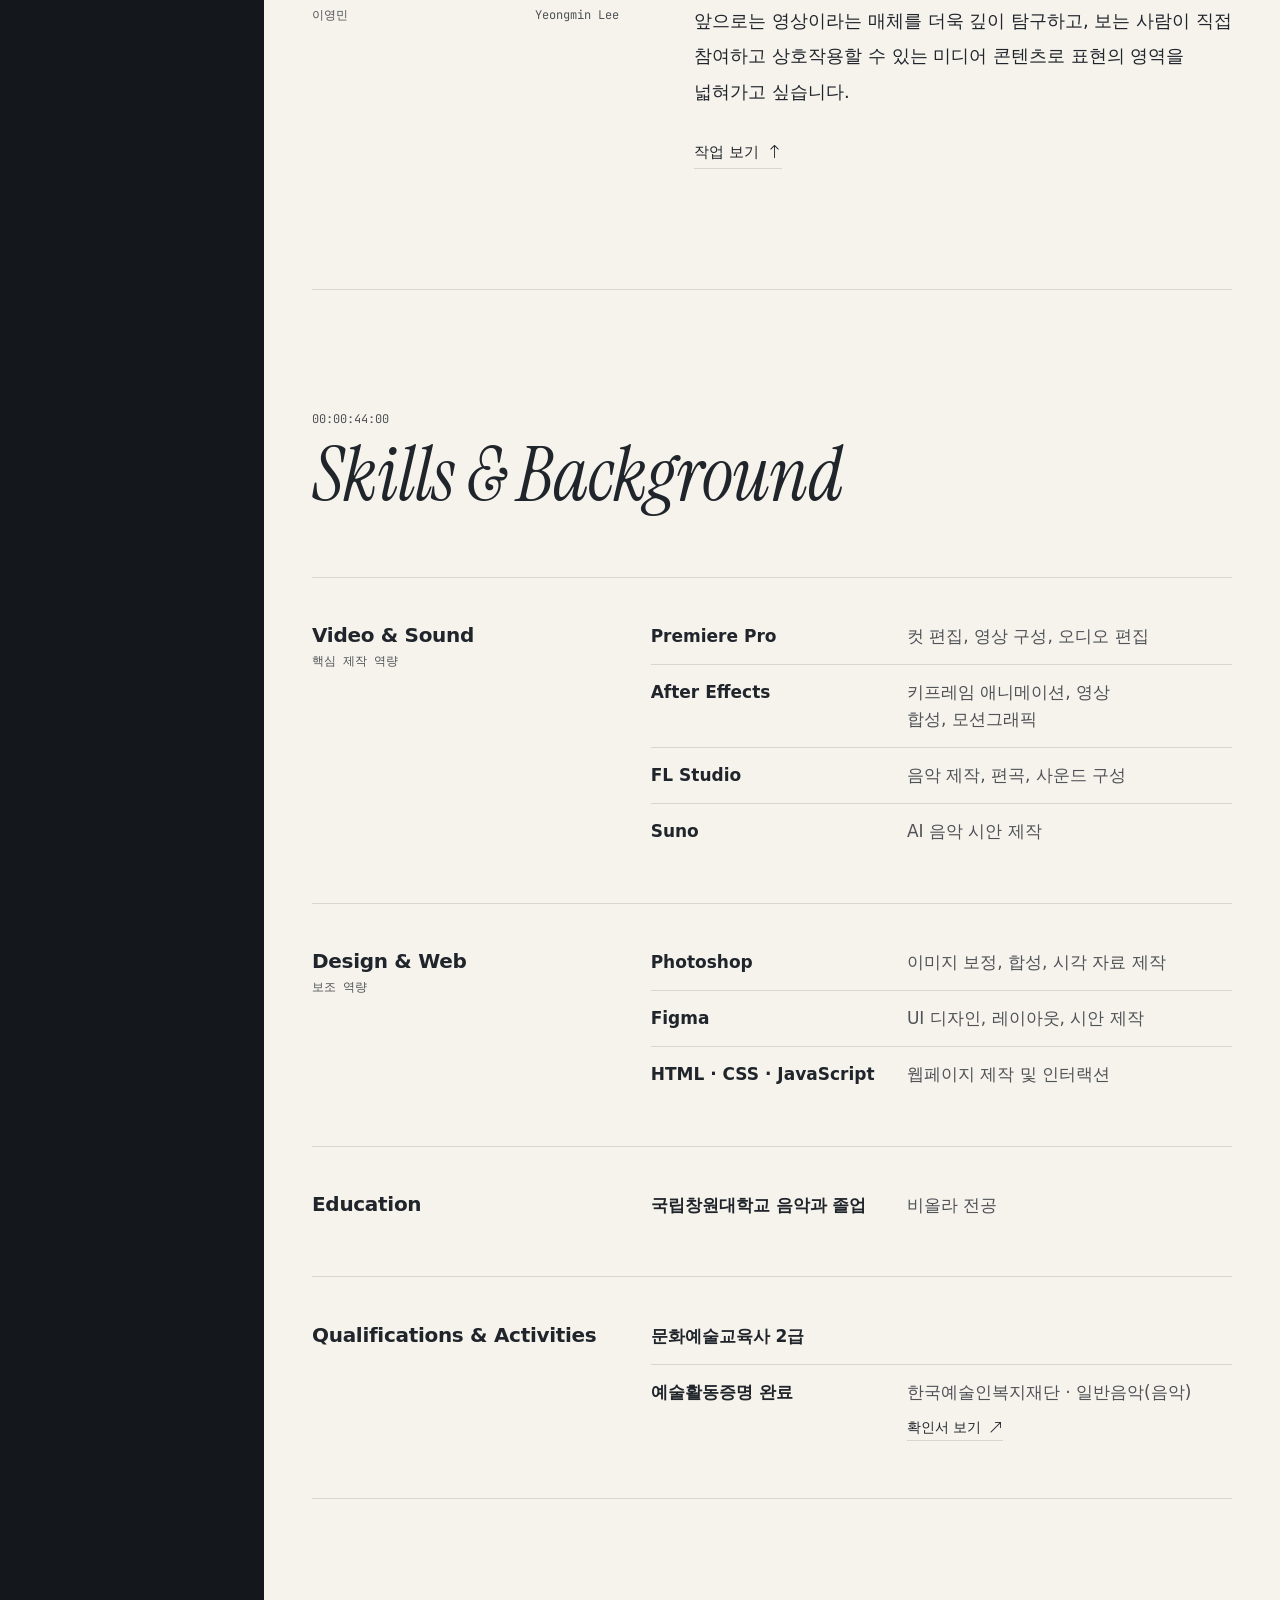
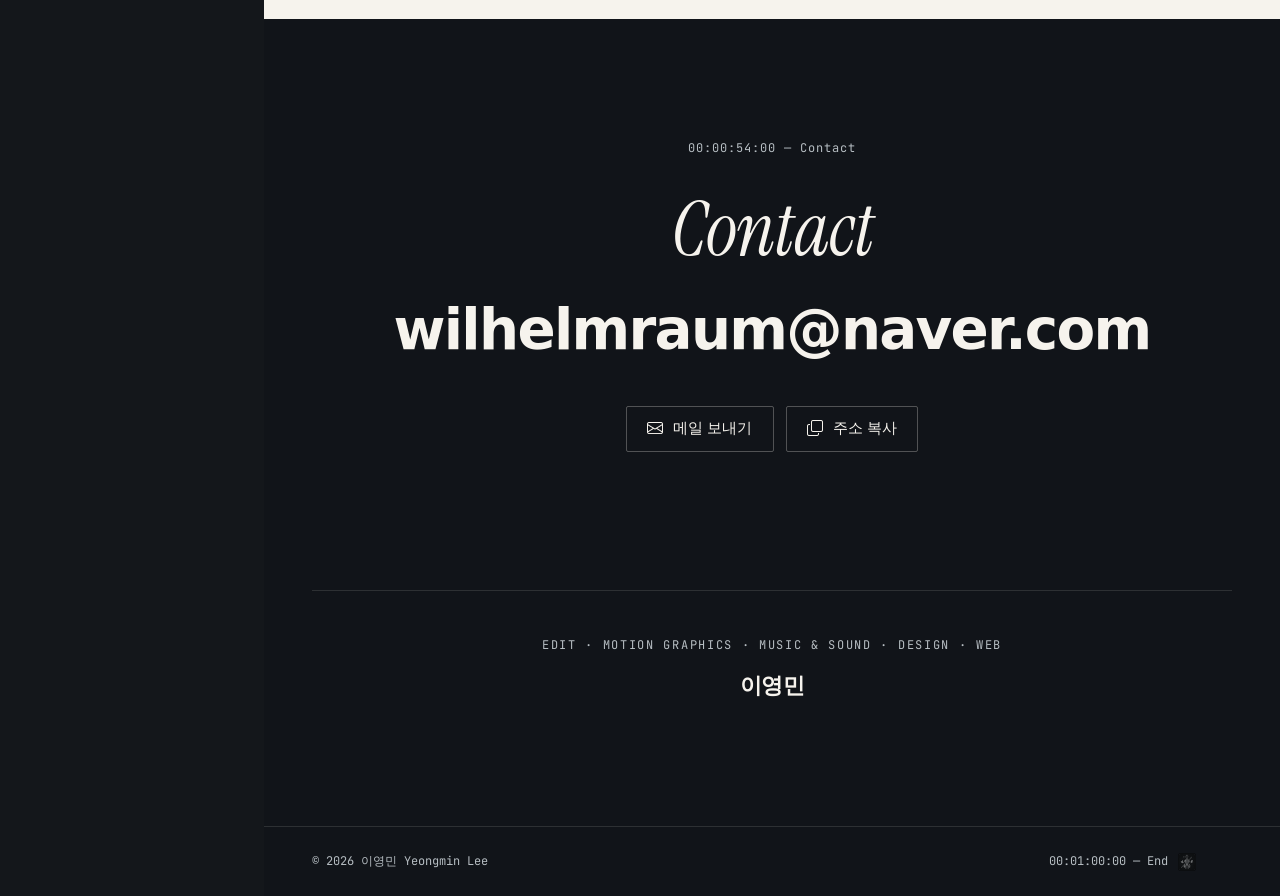
==== commit bf75cda0: "탭 순서 수정" ====
--- a/index.html
+++ b/index.html
@@ -212,13 +212,13 @@
             <p class="meta-label">00:00:08:00</p>
             <h2 id="works-title">Works</h2>
           </div>
-          <p class="section-head-meta">공개 07 · 준비 중 02</p>
+          <p class="section-head-meta">공개 07</p>
         </header>
 
         <div class="work-group">
           <div class="group-head">
             <h3>Video Works</h3>
-            <span>04</span>
+            <span>03</span>
           </div>
           <ol class="work-list">
             <li class="work-row">
@@ -231,29 +231,20 @@
               </a>
             </li>
             <li class="work-row">
+              <a class="work-link" href="portfolio-details-9.html">
+                <span class="work-thumb" aria-hidden="true"><img src="https://i.ytimg.com/vi/X2lFq2jJL3k/sddefault.jpg" alt="" width="640" height="480" loading="lazy" decoding="async"></span>
+                <span class="work-no">V02</span>
+                <span class="work-name" style="view-transition-name: work-v02">[상시모집] 고수익 카페알바</span>
+                <span class="work-cat">AI Animation Previs</span>
+                <span class="work-go" aria-hidden="true"><i class="bi bi-arrow-right"></i></span>
+              </a>
+            </li>
+            <li class="work-row">
               <a class="work-link" href="portfolio-details-2.html">
                 <span class="work-thumb" aria-hidden="true"><img src="https://i.ytimg.com/vi/K4QEi29s6ro/sddefault.jpg" alt="" width="640" height="480" loading="lazy" decoding="async"></span>
-                <span class="work-no">V02</span>
-                <span class="work-name" style="view-transition-name: work-v02">운무산맥 제품 광고영상</span>
+                <span class="work-no">V03</span>
+                <span class="work-name" style="view-transition-name: work-v03">운무산맥 제품 광고영상</span>
                 <span class="work-cat">Product Commercial</span>
-                <span class="work-go" aria-hidden="true"><i class="bi bi-arrow-right"></i></span>
-              </a>
-            </li>
-            <li class="work-row is-upcoming">
-              <div class="work-link">
-                <span class="work-thumb work-thumb--empty" aria-hidden="true"></span>
-                <span class="work-no">V03</span>
-                <span class="work-name">브랜드 스토리텔링 광고영상</span>
-                <span class="work-cat">Brand Film</span>
-                <span class="work-status">준비 중</span>
-              </div>
-            </li>
-            <li class="work-row">
-              <a class="work-link" href="portfolio-details-9.html">
-                <span class="work-thumb" aria-hidden="true"><img src="https://i.ytimg.com/vi/X2lFq2jJL3k/sddefault.jpg" alt="" width="640" height="480" loading="lazy" decoding="async"></span>
-                <span class="work-no">V04</span>
-                <span class="work-name" style="view-transition-name: work-v04">[상시모집] 고수익 카페알바</span>
-                <span class="work-cat">AI Animation Previs</span>
                 <span class="work-go" aria-hidden="true"><i class="bi bi-arrow-right"></i></span>
               </a>
             </li>
@@ -263,7 +254,7 @@
         <div class="work-group">
           <div class="group-head">
             <h3>Design Works</h3>
-            <span>05</span>
+            <span>04</span>
           </div>
           <ol class="work-list work-list--design">
             <li class="work-row">
@@ -301,15 +292,6 @@
                 <span class="work-cat">App UI Design</span>
                 <span class="work-go" aria-hidden="true"><i class="bi bi-arrow-right"></i></span>
               </a>
-            </li>
-            <li class="work-row is-upcoming">
-              <div class="work-link">
-                <span class="work-thumb work-thumb--empty" aria-hidden="true"></span>
-                <span class="work-no">D05</span>
-                <span class="work-name" style="view-transition-name: work-d05">캐릭터 디자인</span>
-                <span class="work-cat">Character Design</span>
-                <span class="work-status">준비 중</span>
-              </div>
             </li>
           </ol>
         </div>
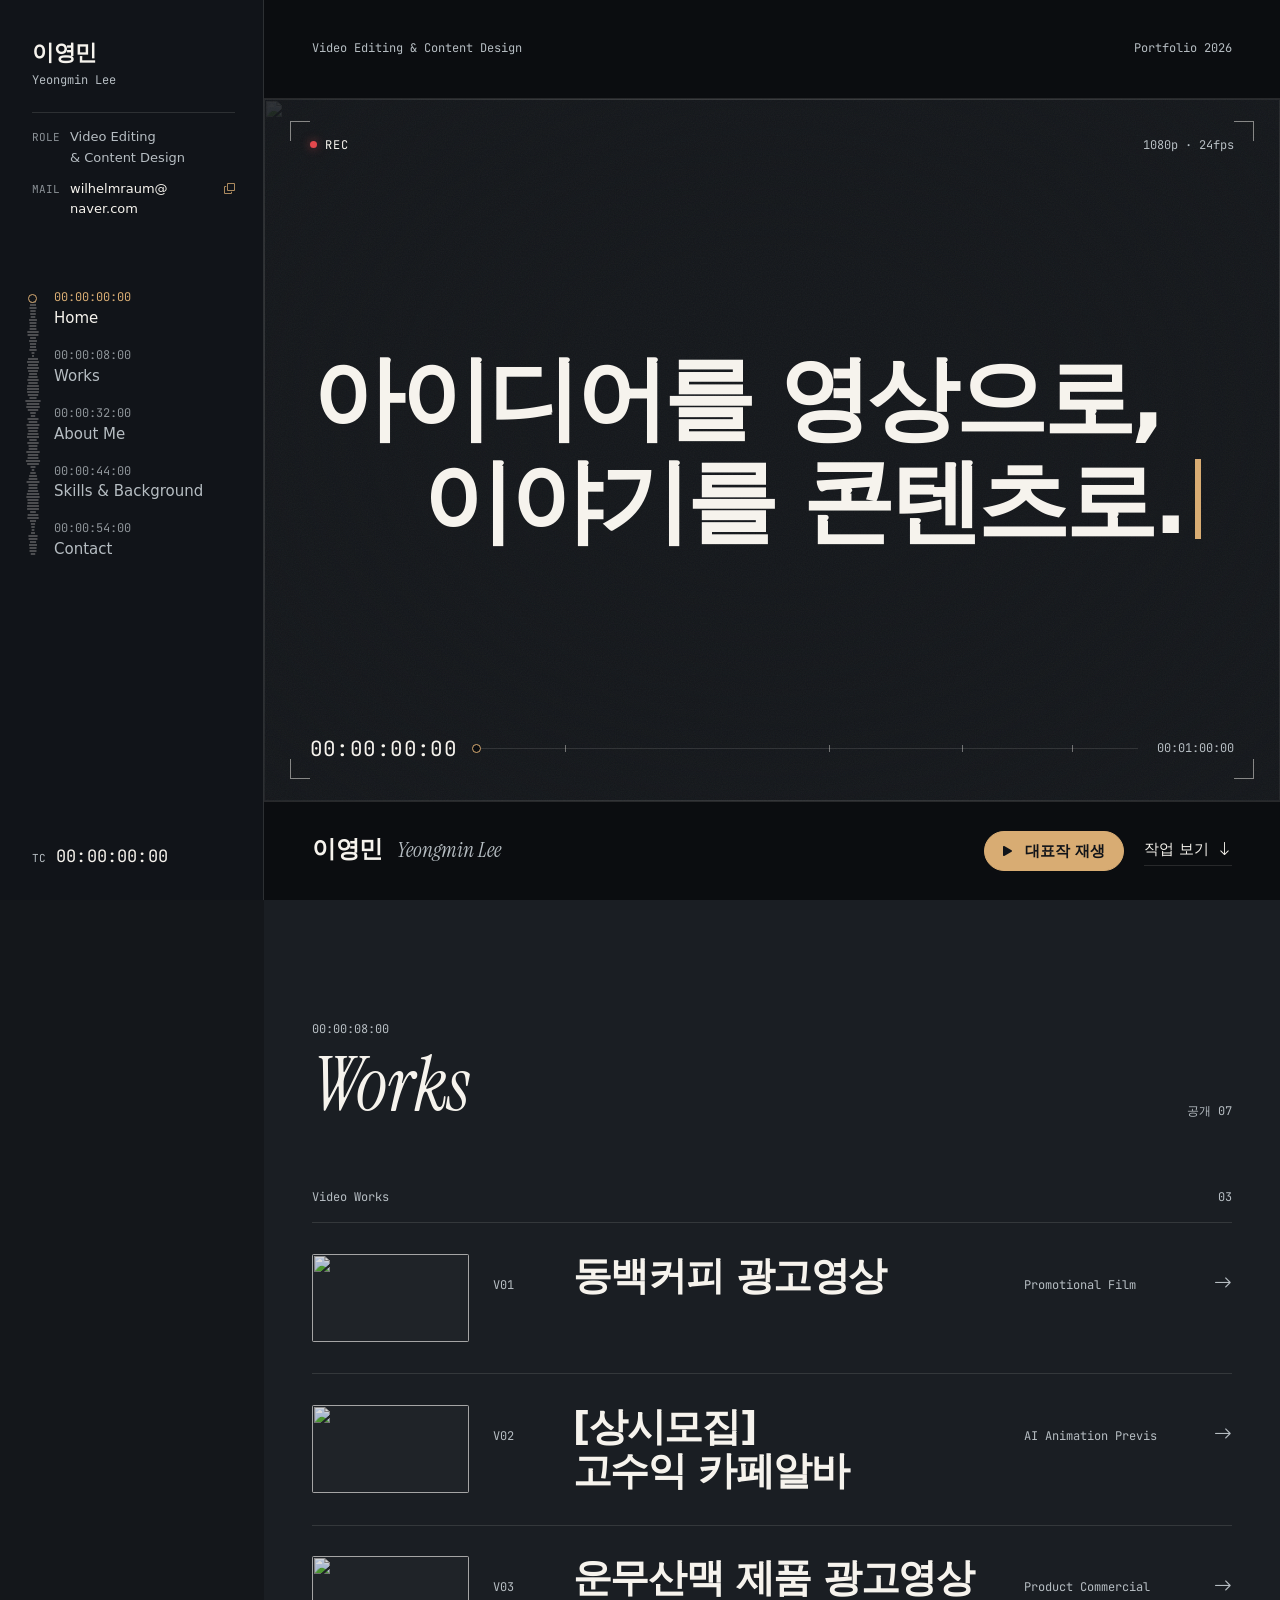
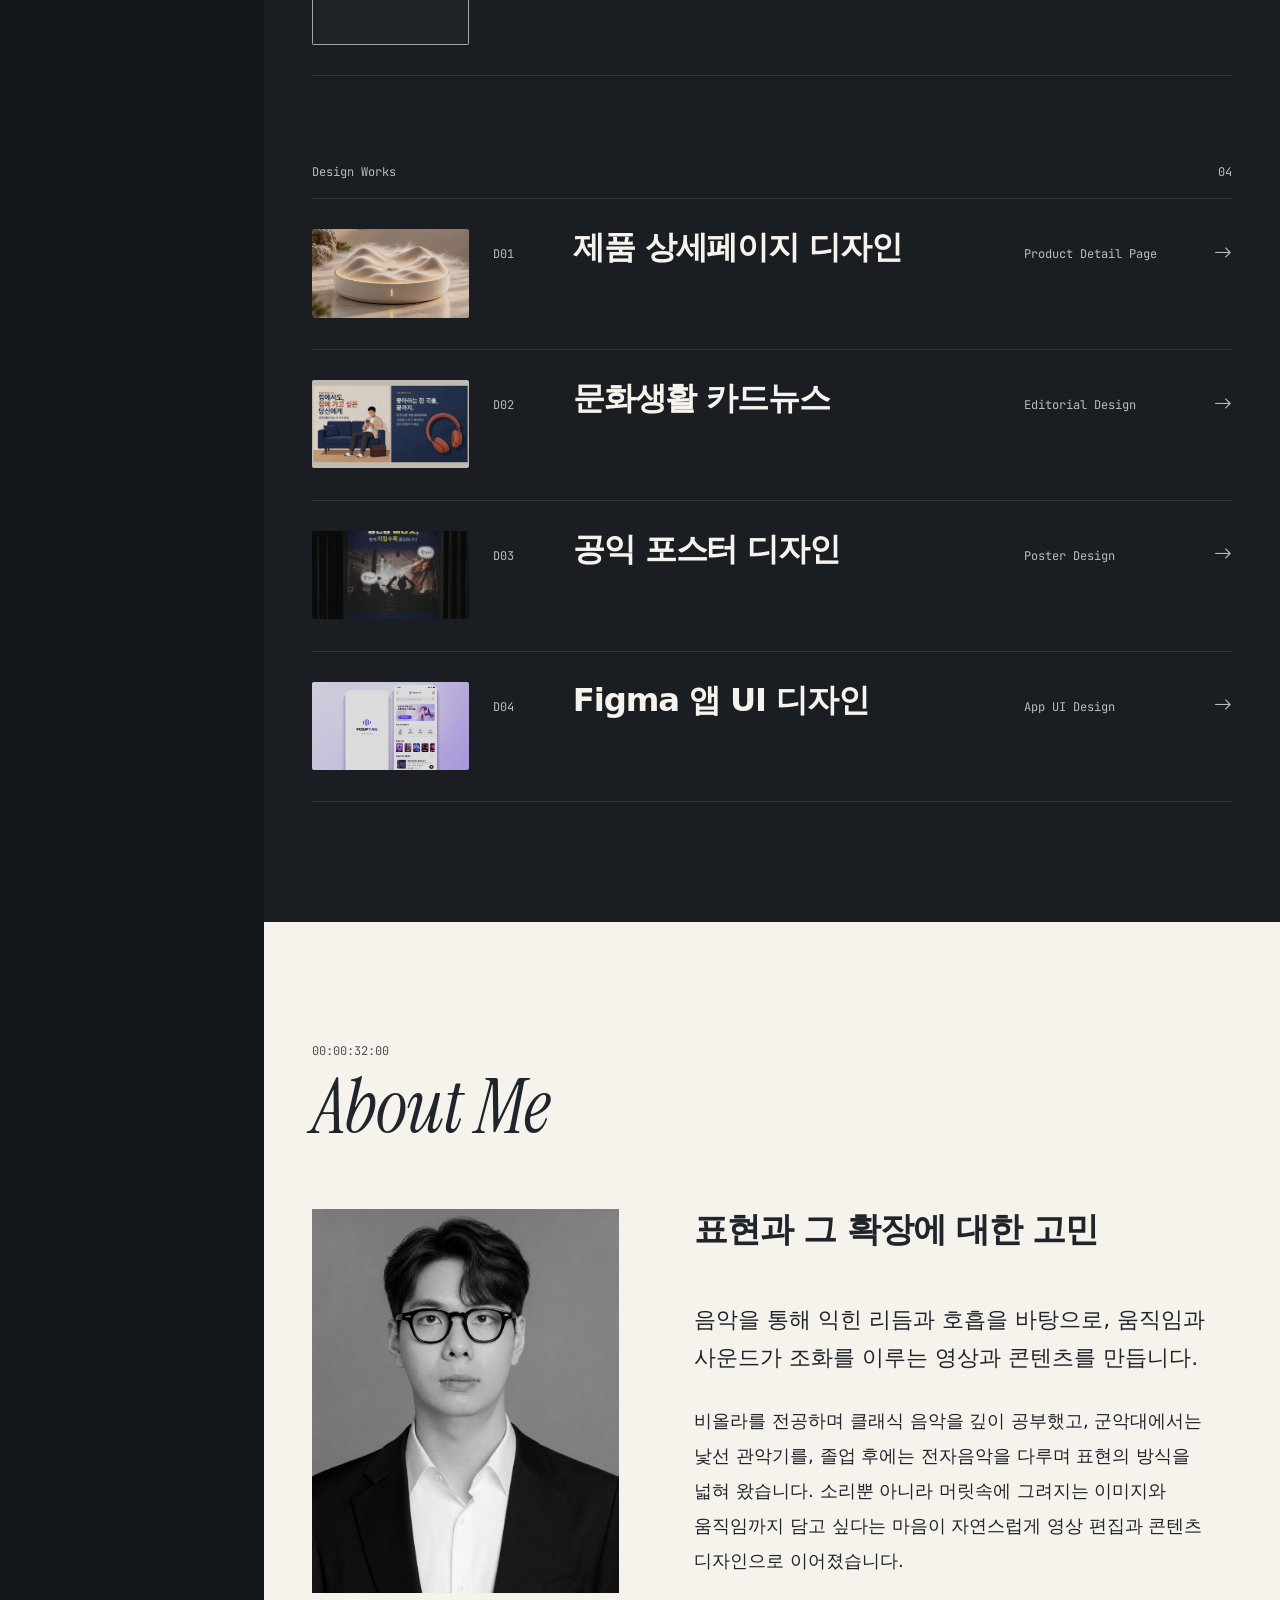
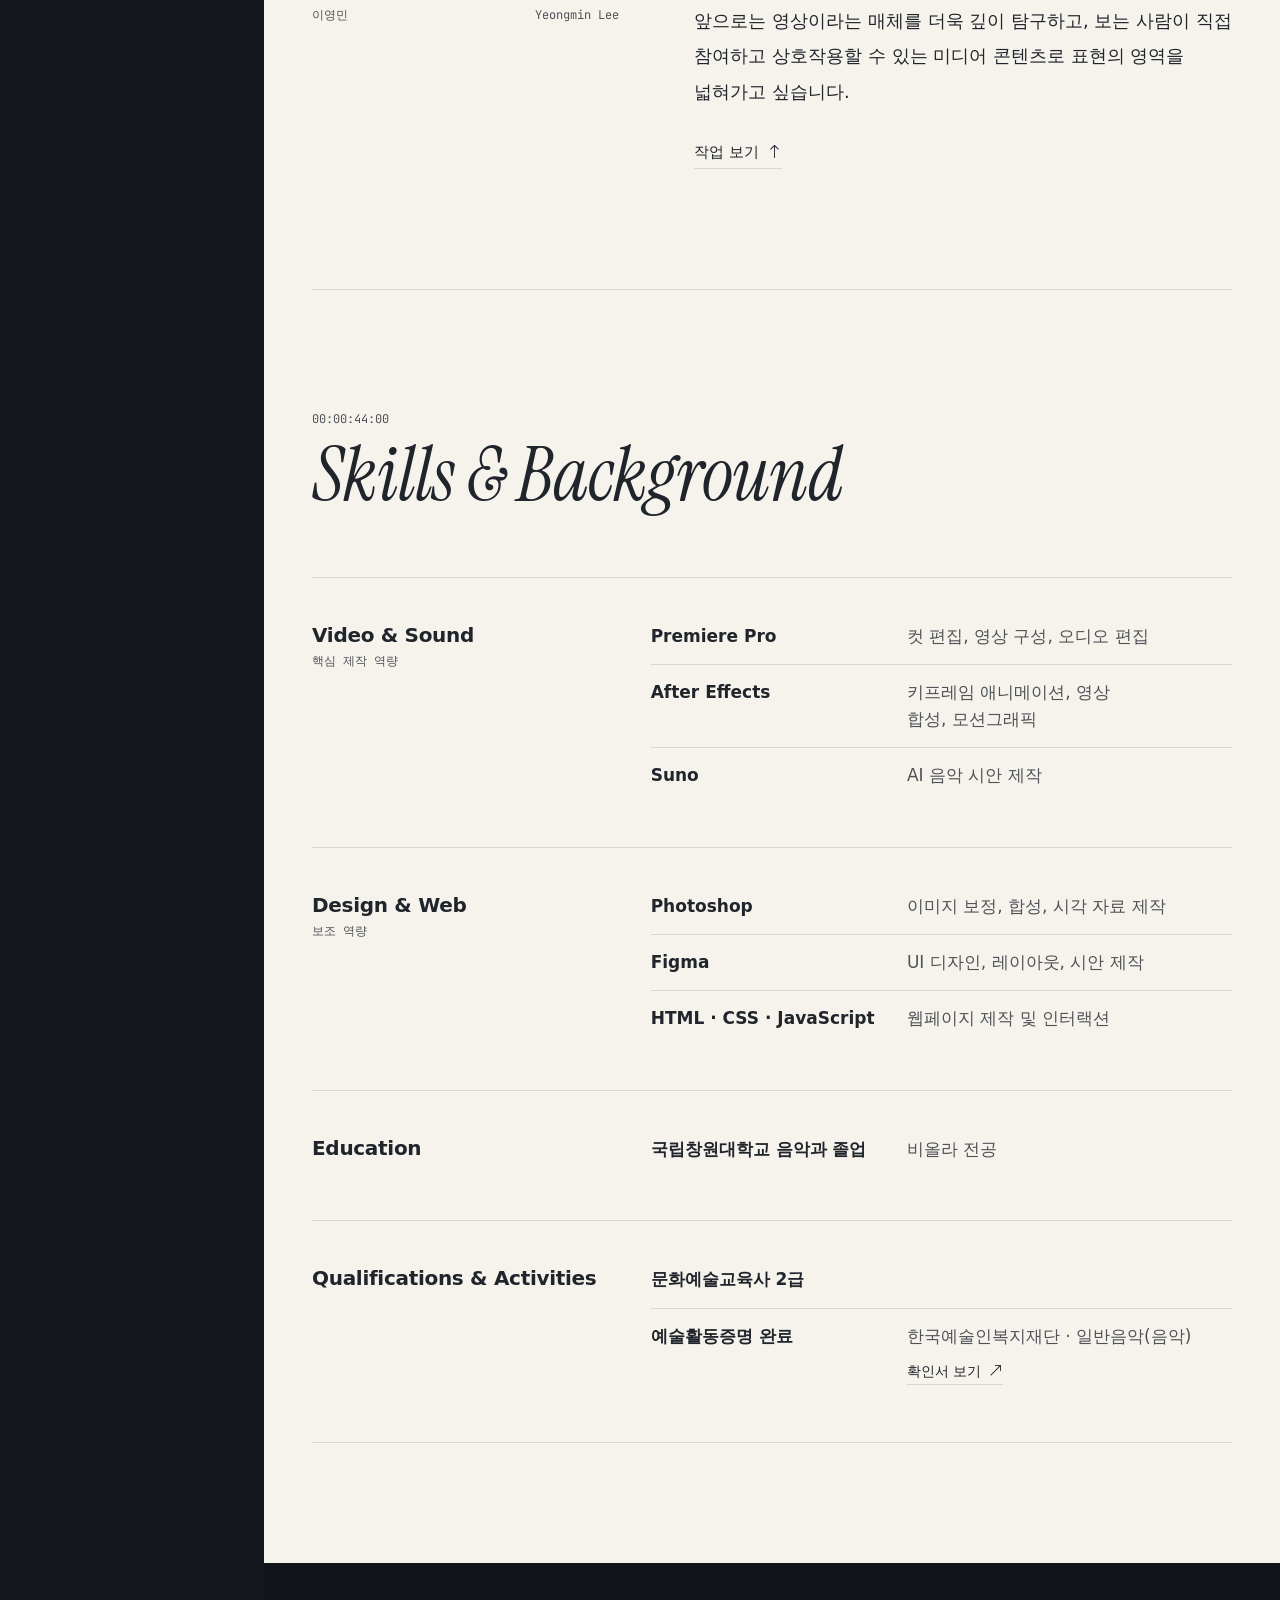
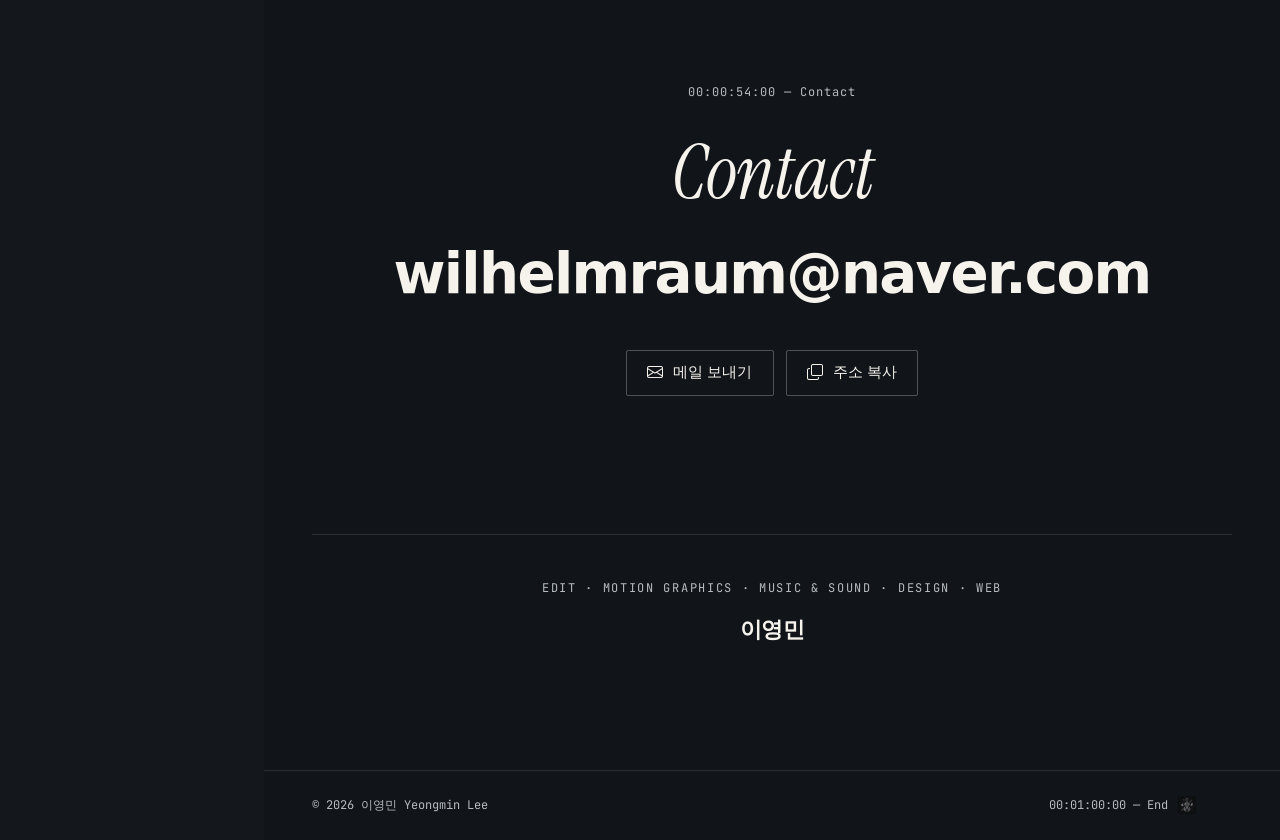
==== commit 154b0c25: "폴리싱" ====
--- a/index.html
+++ b/index.html
@@ -33,7 +33,7 @@
   <script>
     (function (html) {
       html.classList.add('is-loading');
-      setTimeout(function () { html.classList.remove('is-loading'); }, 1500);
+      setTimeout(function () { html.classList.remove('is-loading'); }, 600);   // 서체가 늦어도 첫 화면이 오래 비지 않도록
       if (location.hash) {
         html.style.scrollBehavior = 'auto';
         addEventListener('load', function () { setTimeout(function () { html.style.scrollBehavior = ''; }, 0); });
@@ -49,7 +49,7 @@
   <link rel="stylesheet" href="https://fonts.googleapis.com/css2?family=Instrument+Serif:ital@1&family=JetBrains+Mono:wght@400;500&display=swap">
 
   <link rel="stylesheet" href="assets/vendor/bootstrap-icons/bootstrap-icons.min.css">
-  <link rel="stylesheet" href="assets/css/main.css?v=20261110-8">
+  <link rel="stylesheet" href="assets/css/main.css?v=20261124">
   <!-- ===== HEAD END ===== -->
 </head>
 
@@ -134,7 +134,7 @@
       - data-showreel-title: 플레이어 제목. 쇼릴이 완성되면 ID·제목과 버튼 문구를 쇼릴로 바꿉니다.
       - 모니터 배경: .hero-media의 <img>(대표작 장면). 짧은 무음 루프 영상이 있으면 <video> 주석을 풀어 대신 씁니다.
     -->
-    <section id="home" class="hero theme-dark bg-home" data-showreel-id="ueq2h-nN5f0" data-showreel-title="동백커피 홍보영상" aria-labelledby="home-title">
+    <section id="home" class="hero theme-dark bg-home" data-showreel-id="ueq2h-nN5f0" data-showreel-title="동백커피 광고영상" aria-labelledby="home-title">
       <div class="hero-bar hero-bar--top">
         <div class="wrap hero-bar-inner">
           <span>Video Editing &amp; Content Design</span>
@@ -225,7 +225,7 @@
               <a class="work-link" href="portfolio-details-1.html">
                 <span class="work-thumb" aria-hidden="true"><img src="https://i.ytimg.com/vi/ueq2h-nN5f0/sddefault.jpg" alt="" width="640" height="480" loading="lazy" decoding="async"></span>
                 <span class="work-no">V01</span>
-                <span class="work-name" style="view-transition-name: work-v01">동백커피 홍보영상</span>
+                <span class="work-name" style="view-transition-name: work-v01">동백커피 광고영상</span>
                 <span class="work-cat">Promotional Film</span>
                 <span class="work-go" aria-hidden="true"><i class="bi bi-arrow-right"></i></span>
               </a>
@@ -352,7 +352,9 @@
           <ul class="cv-list">
             <li class="cv-item"><span class="cv-title">Premiere Pro</span><span class="cv-desc">컷 편집, 영상 구성, 오디오 편집</span></li>
             <li class="cv-item"><span class="cv-title">After Effects</span><span class="cv-desc">키프레임 애니메이션, 영상 합성, 모션그래픽</span></li>
+            <!-- FL Studio: 보여 줄 작품이 생기면 다시 넣기
             <li class="cv-item"><span class="cv-title">FL Studio</span><span class="cv-desc">음악 제작, 편곡, 사운드 구성</span></li>
+            -->
             <li class="cv-item"><span class="cv-title">Suno</span><span class="cv-desc">AI 음악 시안 제작</span></li>
           </ul>
         </div>
--- a/assets/css/main.css
+++ b/assets/css/main.css
@@ -438,6 +438,19 @@
   transition: color var(--dur) var(--ease);
 }
 
+/* 터치 화면: 보이는 모양은 그대로 두고 누르는 영역만 위아래로 넓힘 (권장 약 44px) */
+@media (pointer: coarse) {
+  .sidebar-mail,
+  .text-link { position: relative; }
+
+  .sidebar-mail::before,
+  .text-link::before {
+    content: "";
+    position: absolute;
+    inset: -12px -6px;
+  }
+}
+
 .sidebar-mail .bi {
   flex: none;
   font-size: 0.6875rem;
@@ -977,7 +990,7 @@
 }
 
 @media (prefers-reduced-motion: no-preference) {
-  .hero-media img { animation: fade-in 1.6s var(--ease) 0.3s both; }
+  .hero-media img { animation: fade-in 0.8s var(--ease) both; }
 }
 
 /* 프로그램 모니터 오버레이 — 세이프 에어리어 모서리, 상태 표시, 재생 바 */
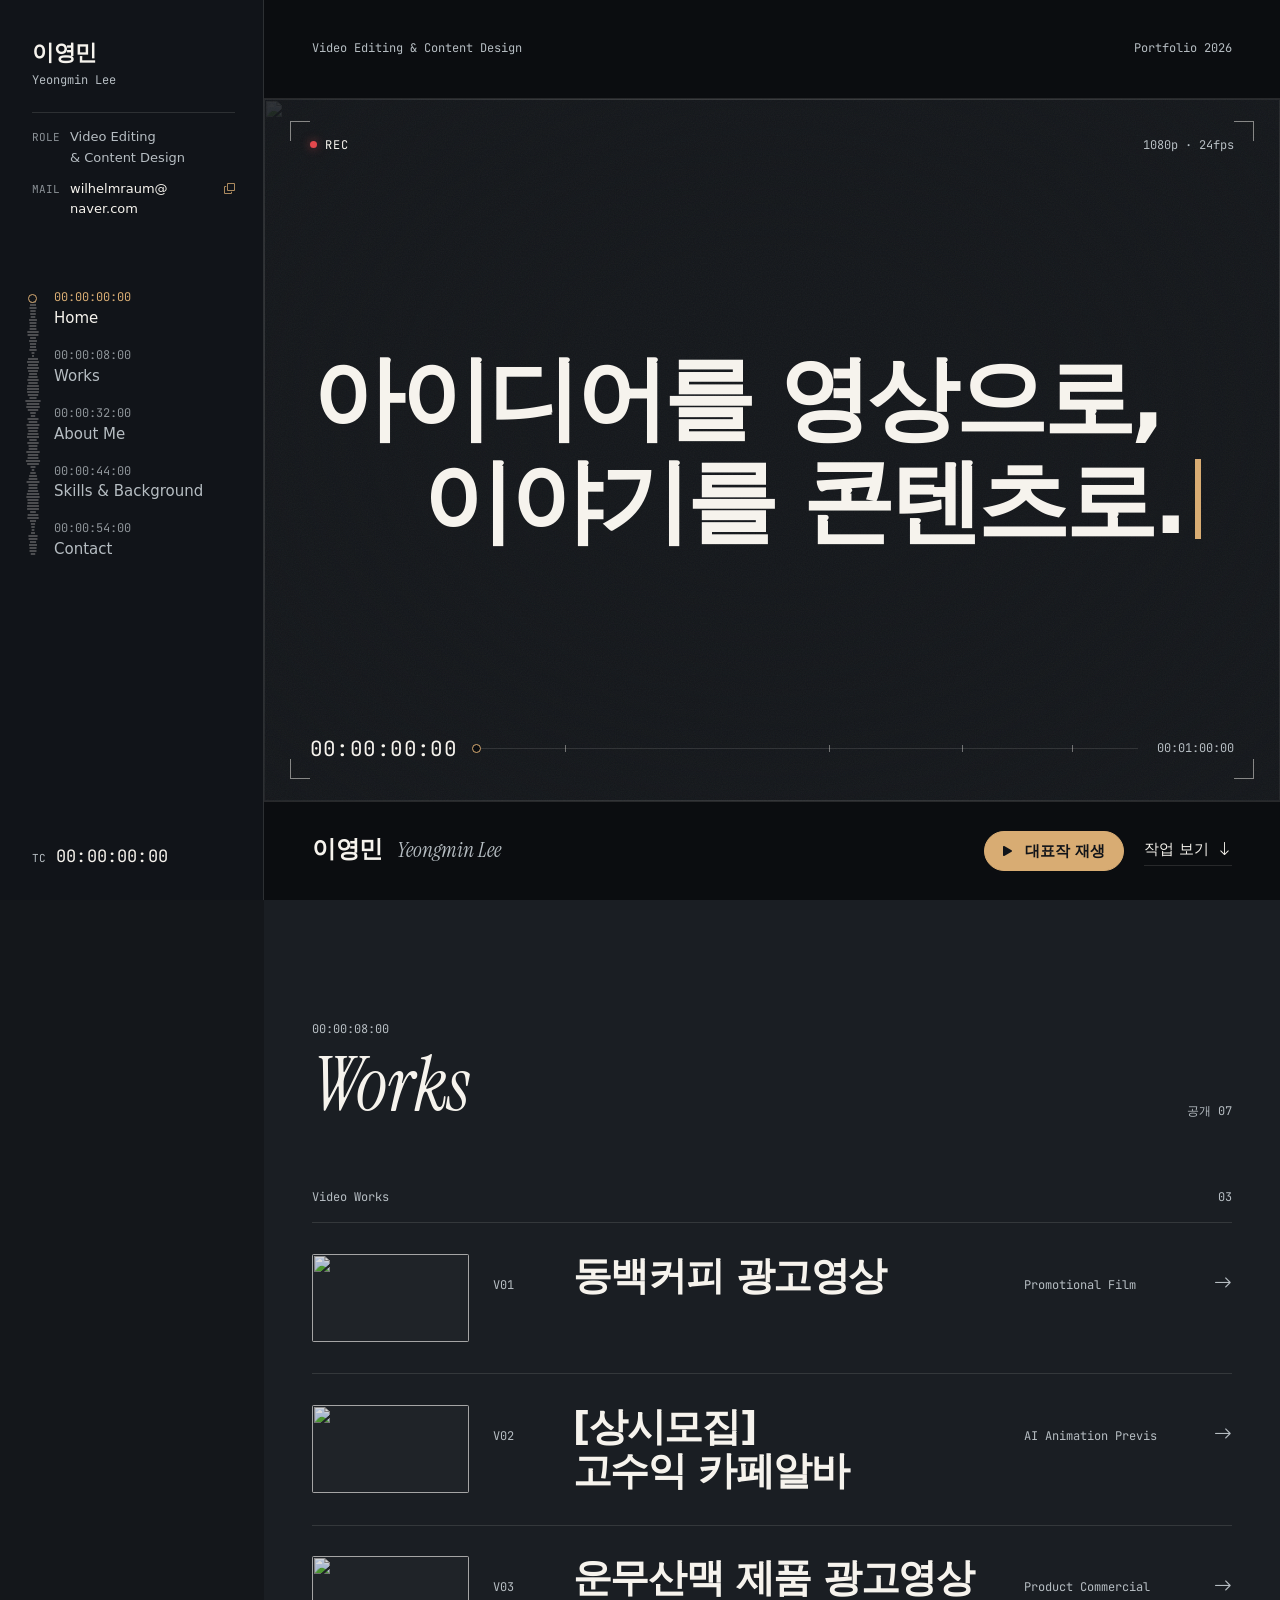
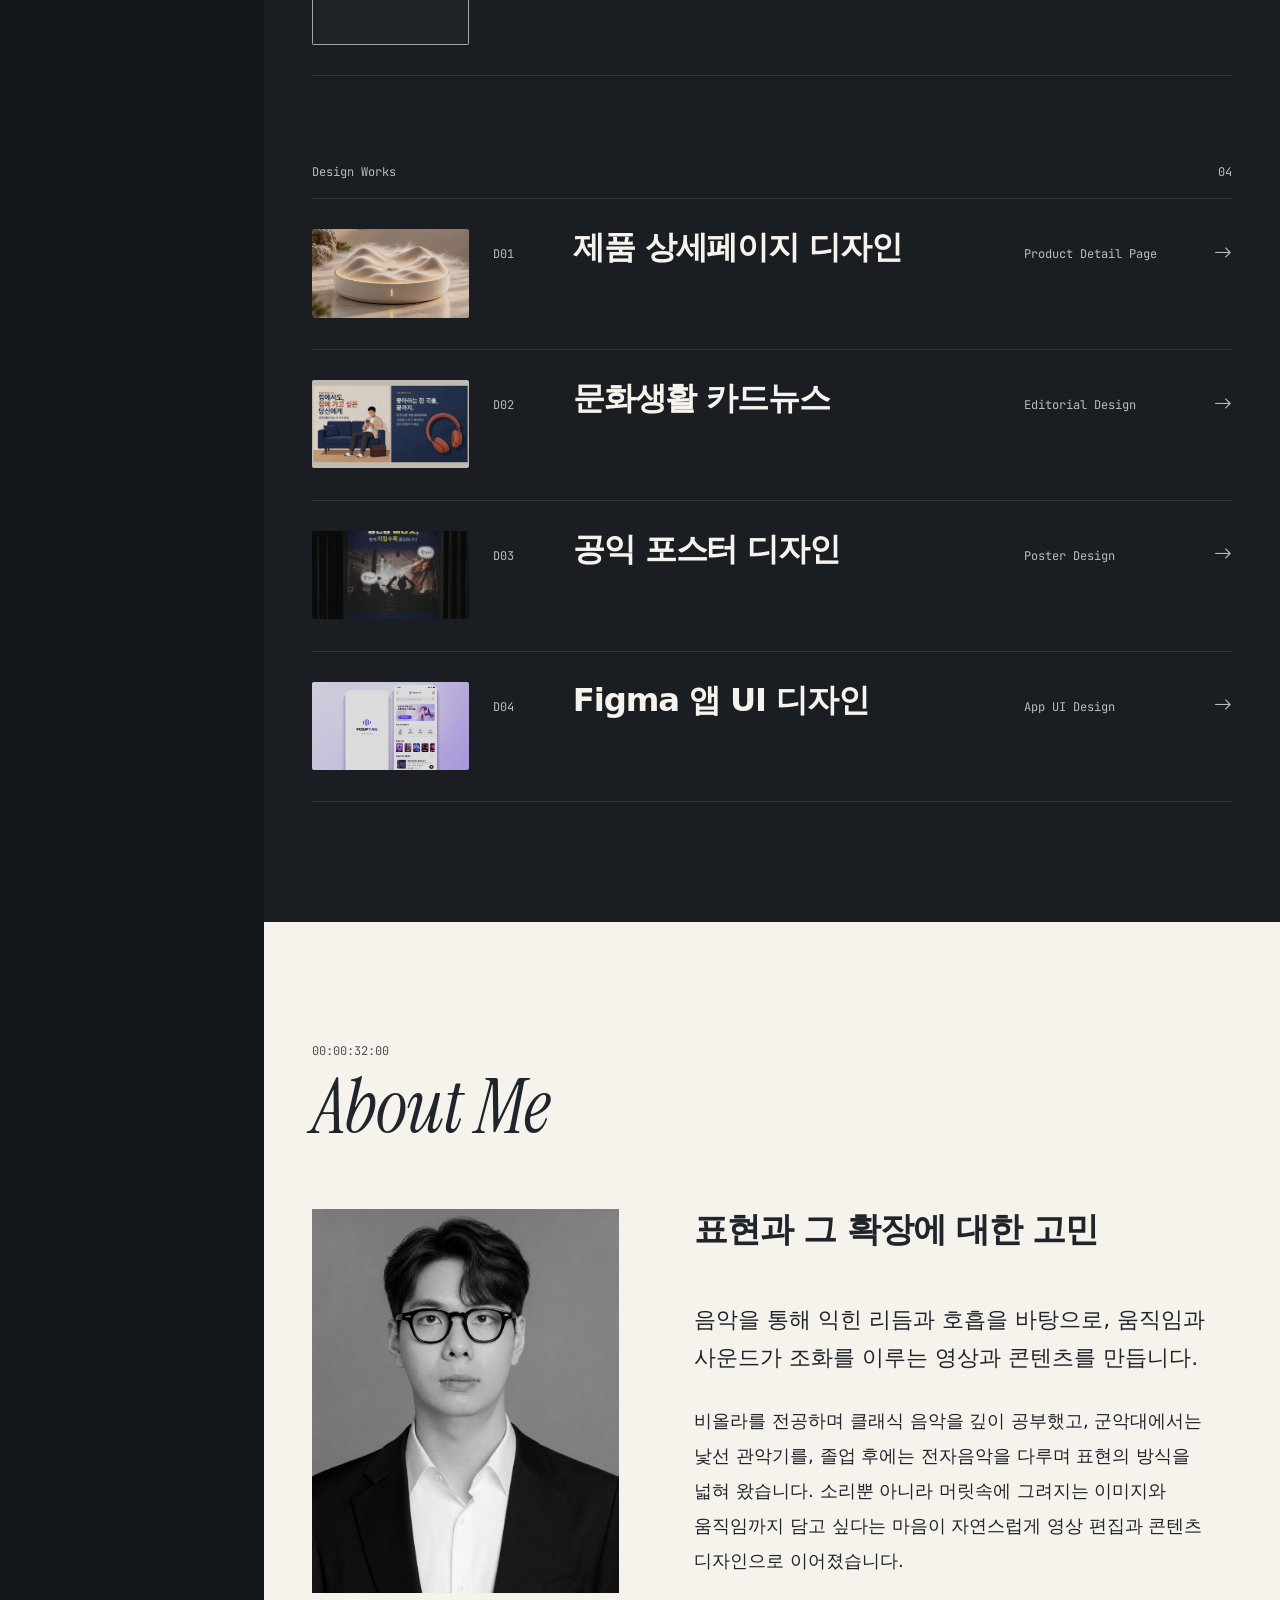
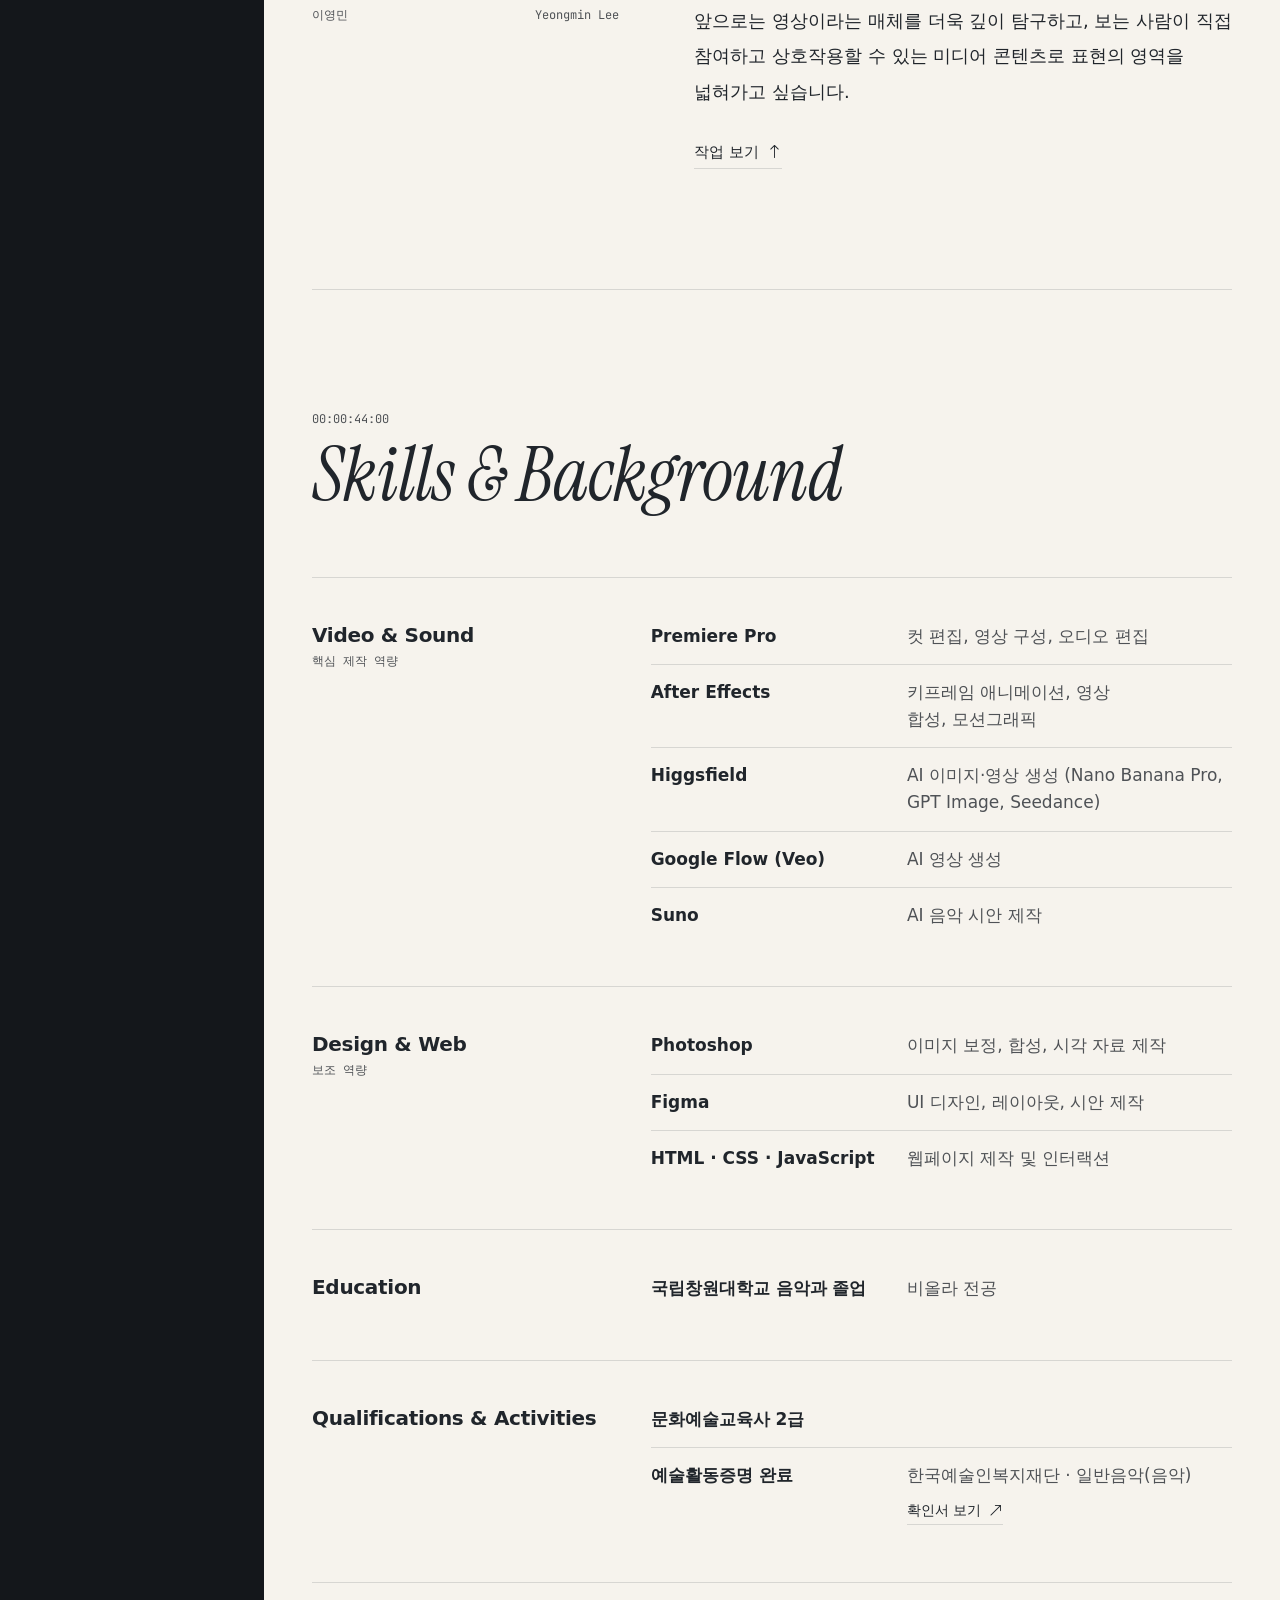
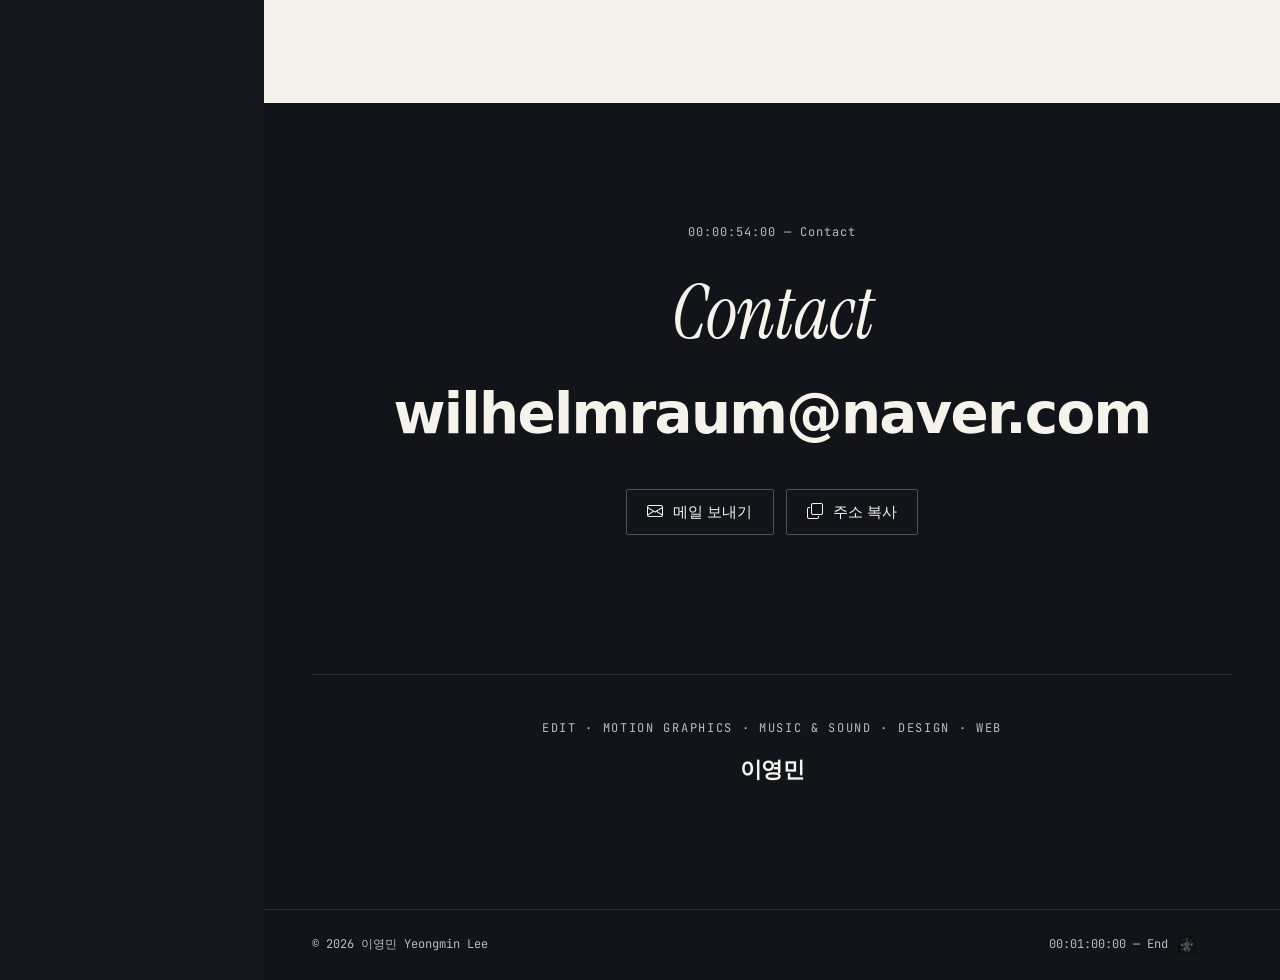
==== commit 1e92c8f9: "skill 수정" ====
--- a/index.html
+++ b/index.html
@@ -355,6 +355,8 @@
             <!-- FL Studio: 보여 줄 작품이 생기면 다시 넣기
             <li class="cv-item"><span class="cv-title">FL Studio</span><span class="cv-desc">음악 제작, 편곡, 사운드 구성</span></li>
             -->
+            <li class="cv-item"><span class="cv-title">Higgsfield</span><span class="cv-desc">AI 이미지·영상 생성 (Nano Banana Pro, GPT Image, Seedance)</span></li>
+            <li class="cv-item"><span class="cv-title">Google Flow (Veo)</span><span class="cv-desc">AI 영상 생성</span></li>
             <li class="cv-item"><span class="cv-title">Suno</span><span class="cv-desc">AI 음악 시안 제작</span></li>
           </ul>
         </div>
